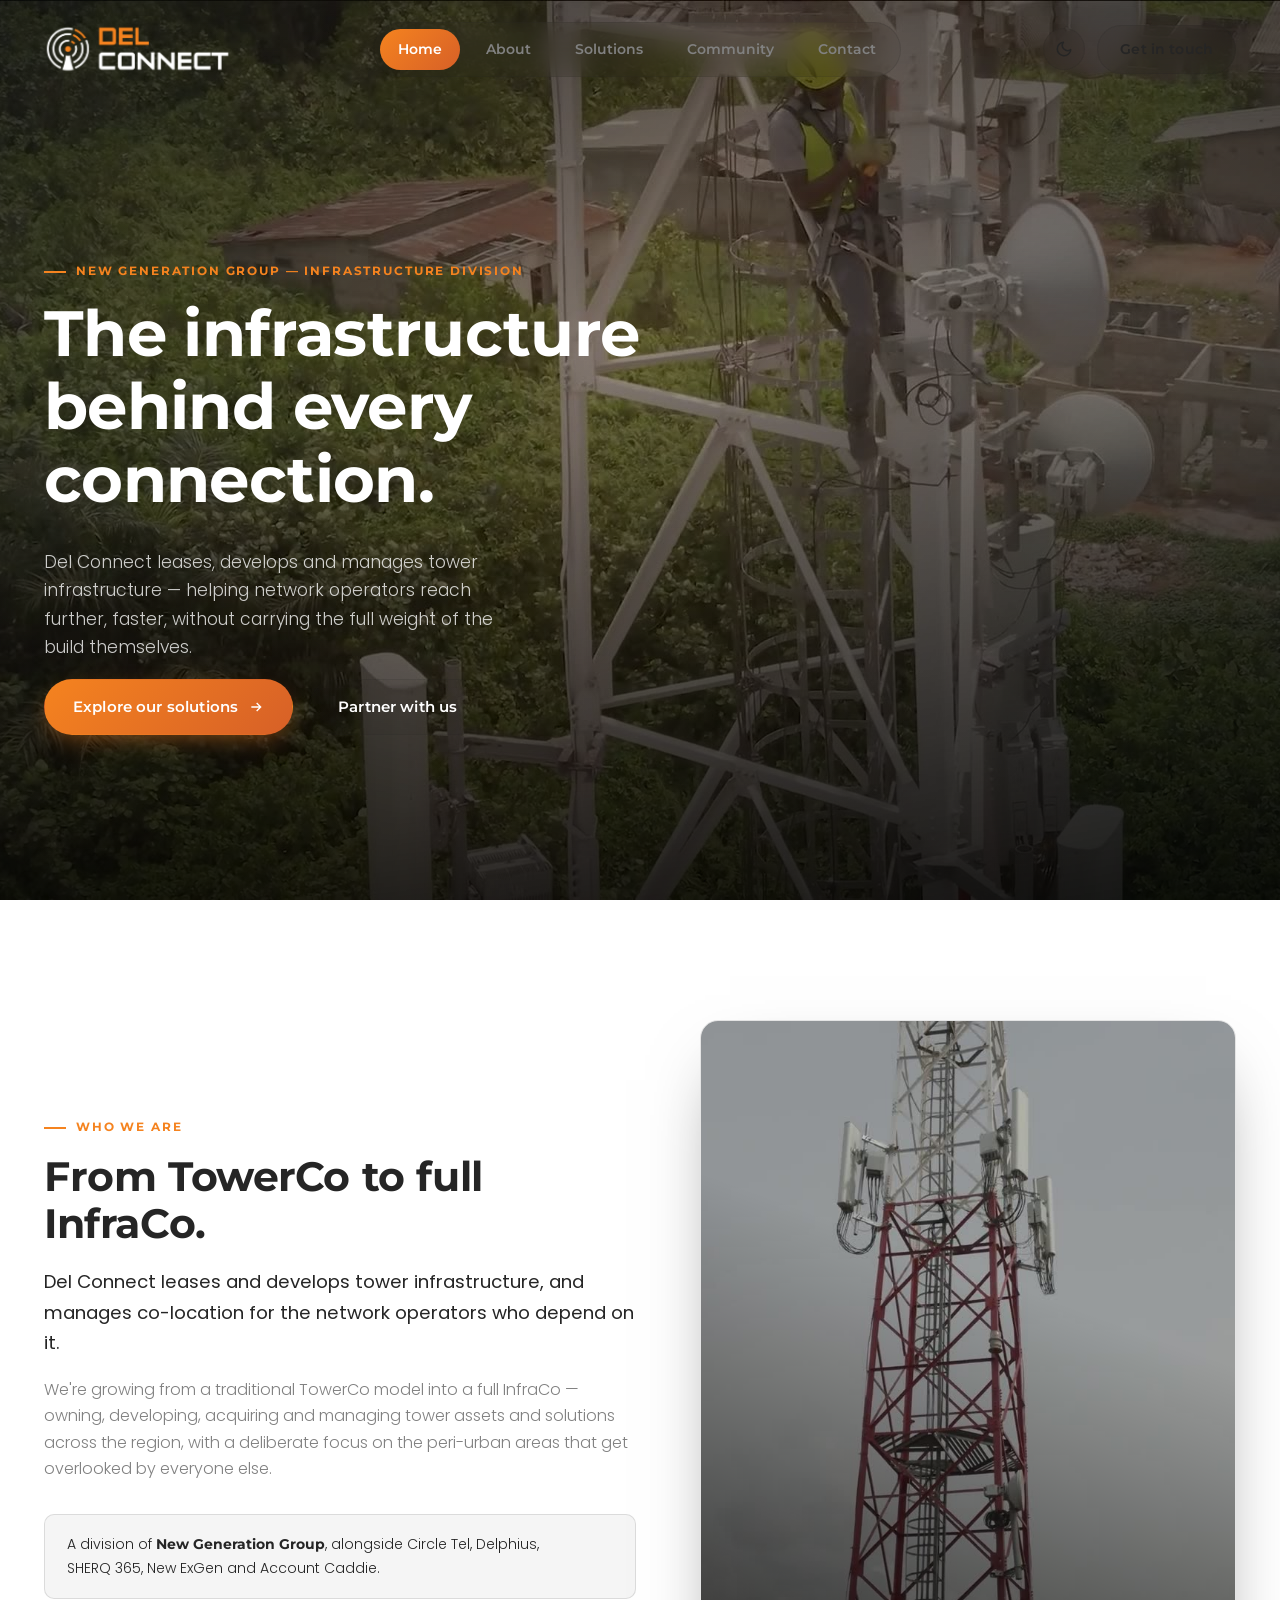
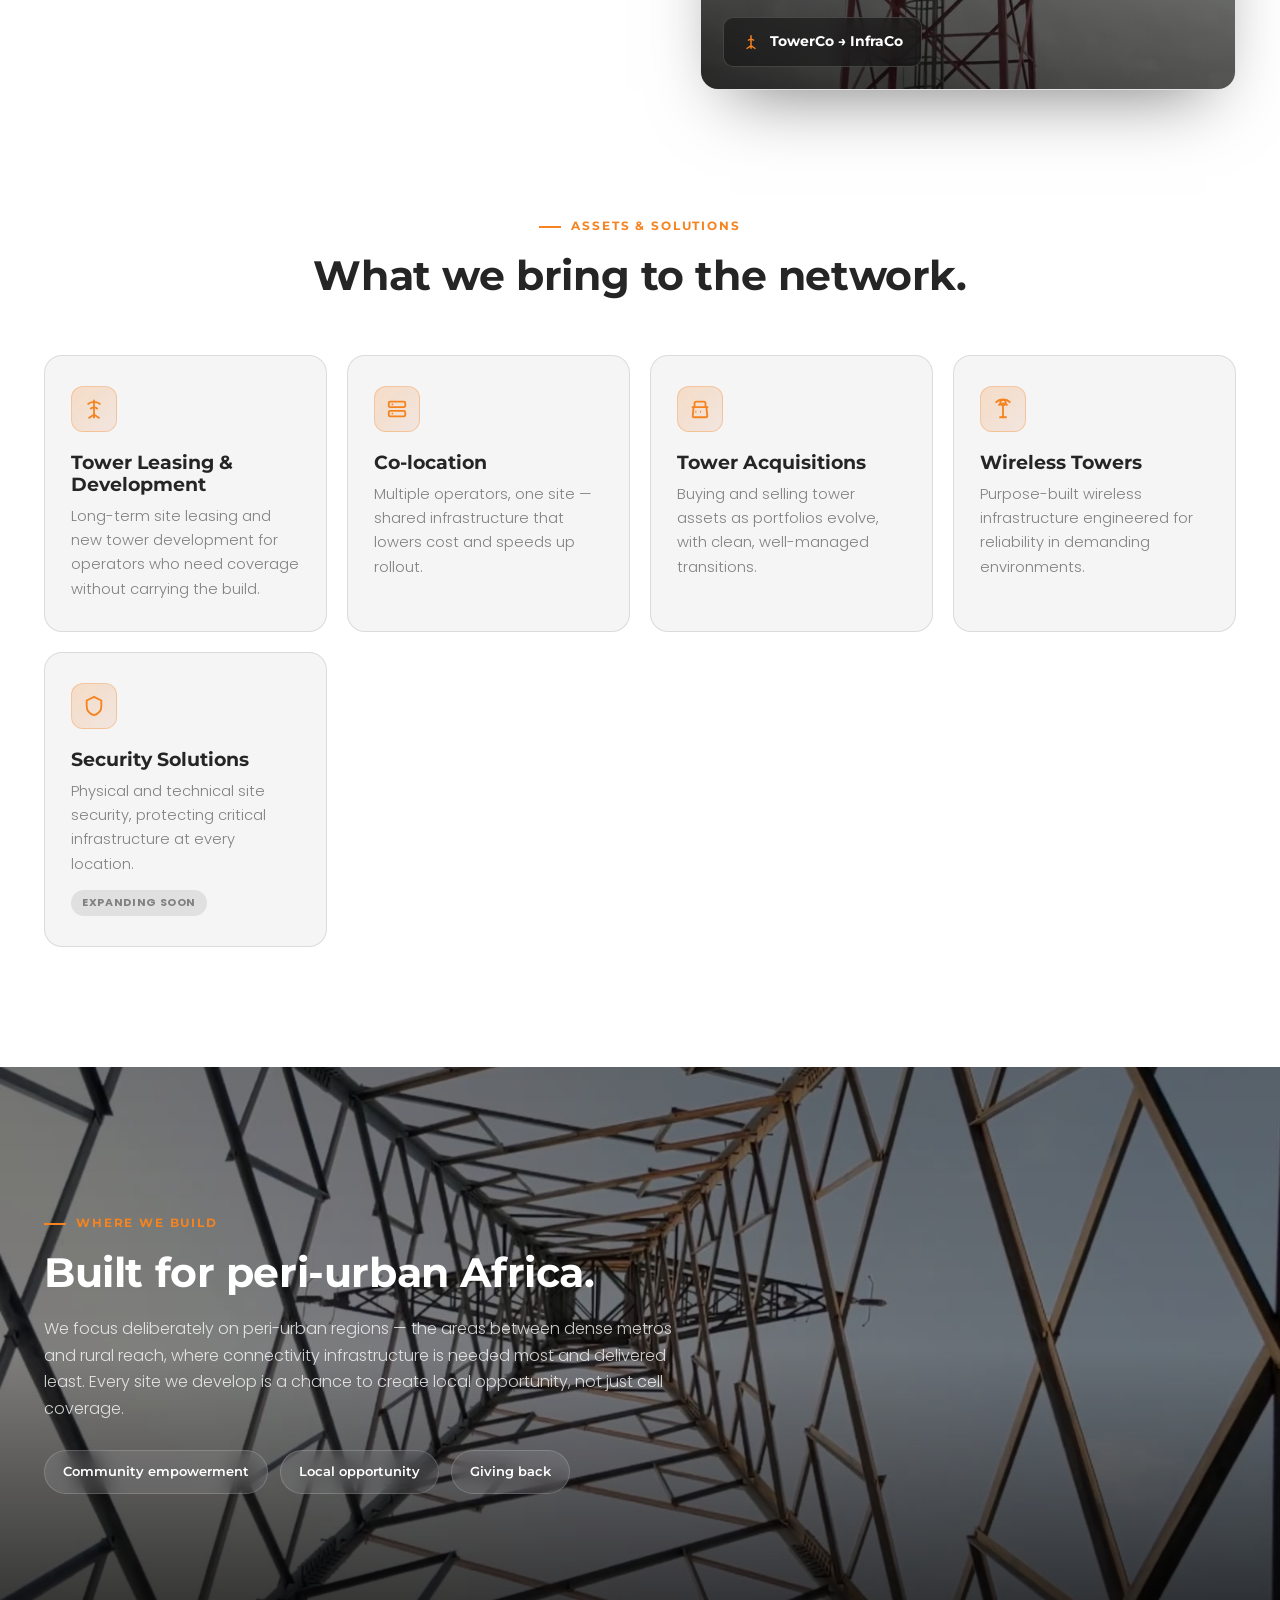
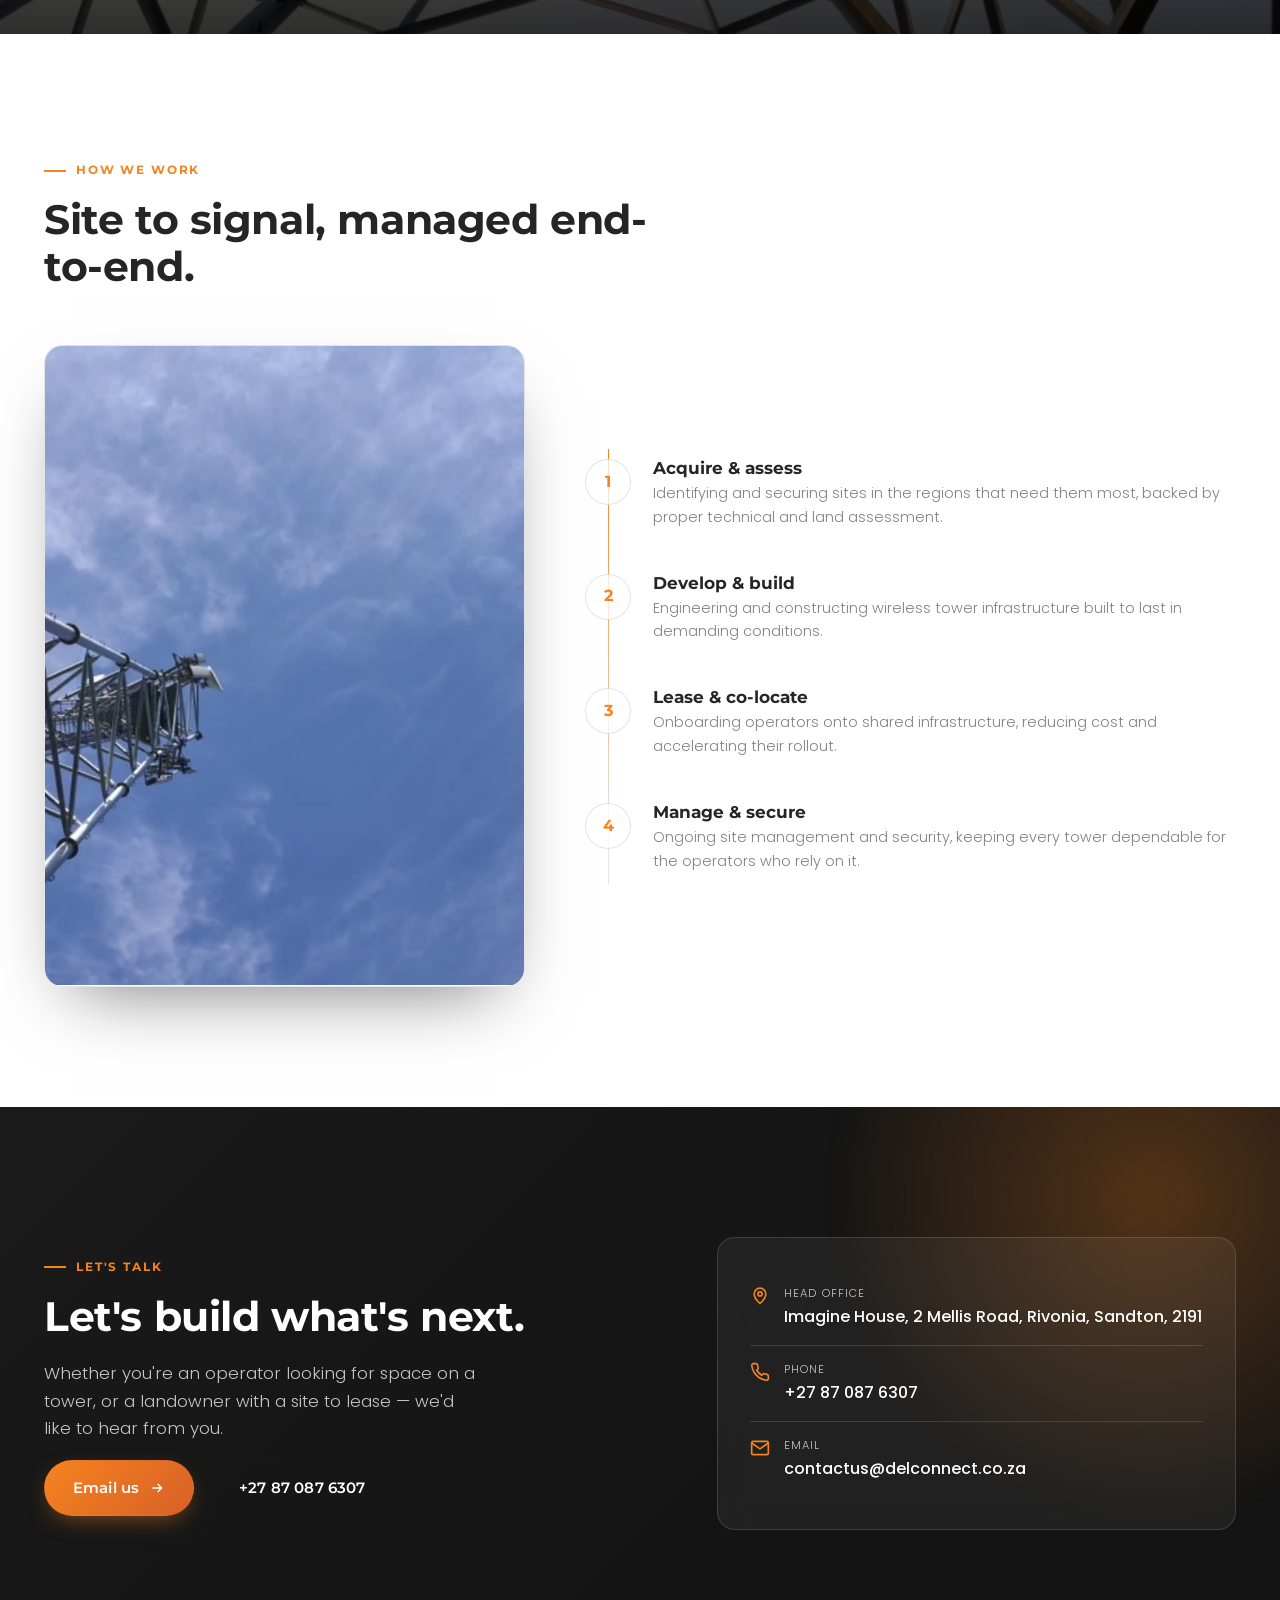
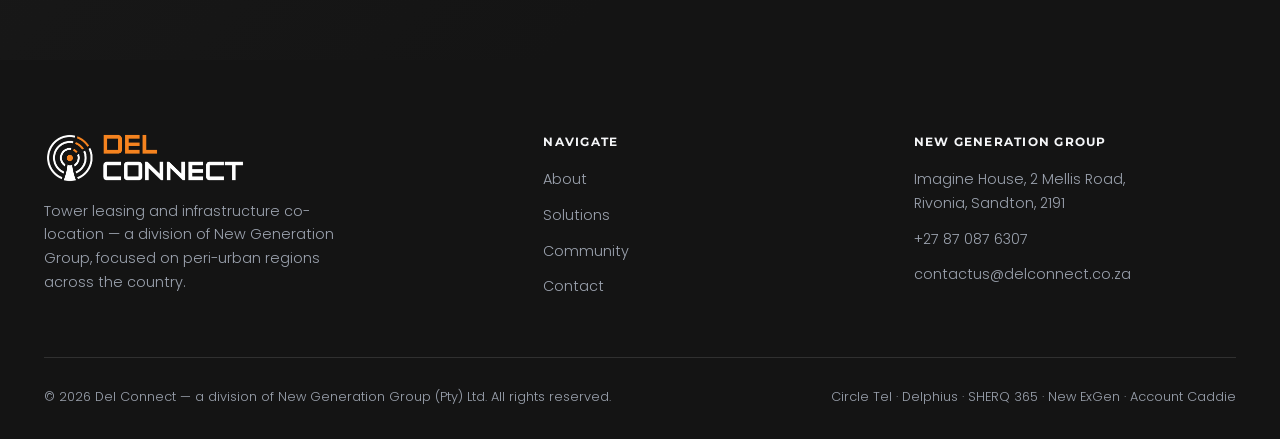
==== index.html @ 2542a2af "Update contact details to confirmed Del Connect info Replaces the placeholder Group HQ address/phone" ====
<!DOCTYPE html>
<html lang="en">
<head>
<meta charset="UTF-8">
<meta name="viewport" content="width=device-width, initial-scale=1.0">
<title>Del Connect | Tower Leasing &amp; Infrastructure Co-location</title>
<meta name="description" content="Del Connect leases, develops and manages tower infrastructure — helping network operators expand coverage across peri-urban regions. A division of New Generation Group.">

<script>
(function () {
  try {
    var saved = localStorage.getItem('dc-theme');
    var theme = saved || (window.matchMedia('(prefers-color-scheme: light)').matches ? 'light' : 'dark');
    document.documentElement.setAttribute('data-theme', theme);
  } catch (e) {
    document.documentElement.setAttribute('data-theme', 'dark');
  }
})();
</script>

<link rel="icon" type="image/png" href="assets/img/favicon.png">

<link rel="preconnect" href="https://fonts.googleapis.com">
<link rel="preconnect" href="https://fonts.gstatic.com" crossorigin>
<link href="https://fonts.googleapis.com/css2?family=Montserrat:wght@300;400;500;600;700;800&family=Poppins:wght@300;400;500;600&display=swap" rel="stylesheet">
<link rel="stylesheet" href="assets/css/style.css">
</head>
<body>

<!-- ============ HEADER ============ -->
<header class="site-header" id="siteHeader">
  <div class="container nav">
    <a href="#home" class="logo">
      <img class="logo-full" src="assets/img/logo-full.png" alt="Del Connect">
    </a>

    <ul class="nav-links">
      <li><a href="#home" class="active">Home</a></li>
      <li><a href="#about">About</a></li>
      <li><a href="#solutions">Solutions</a></li>
      <li><a href="#community">Community</a></li>
      <li><a href="#contact">Contact</a></li>
    </ul>

    <div class="nav-cta">
      <button class="theme-toggle" id="themeToggle" aria-label="Toggle light/dark theme">
        <svg class="icon-sun" viewBox="0 0 24 24" fill="none" stroke="currentColor" stroke-width="2" stroke-linecap="round"><circle cx="12" cy="12" r="4"/><path d="M12 2v2M12 20v2M4.9 4.9l1.4 1.4M17.7 17.7l1.4 1.4M2 12h2M20 12h2M4.9 19.1l1.4-1.4M17.7 6.3l1.4-1.4"/></svg>
        <svg class="icon-moon" viewBox="0 0 24 24" fill="none" stroke="currentColor" stroke-width="2" stroke-linecap="round" stroke-linejoin="round"><path d="M21 12.79A9 9 0 1 1 11.21 3 7 7 0 0 0 21 12.79Z"/></svg>
      </button>
      <a href="#contact" class="btn btn-ghost">Get in touch</a>
    </div>

    <button class="nav-toggle" id="navToggle" aria-label="Toggle menu">
      <span></span>
    </button>
  </div>
</header>

<div class="mobile-panel" id="mobilePanel">
  <button class="theme-toggle" id="themeToggleMobile" aria-label="Toggle light/dark theme">
    <svg class="icon-sun" viewBox="0 0 24 24" fill="none" stroke="currentColor" stroke-width="2" stroke-linecap="round"><circle cx="12" cy="12" r="4"/><path d="M12 2v2M12 20v2M4.9 4.9l1.4 1.4M17.7 17.7l1.4 1.4M2 12h2M20 12h2M4.9 19.1l1.4-1.4M17.7 6.3l1.4-1.4"/></svg>
    <svg class="icon-moon" viewBox="0 0 24 24" fill="none" stroke="currentColor" stroke-width="2" stroke-linecap="round" stroke-linejoin="round"><path d="M21 12.79A9 9 0 1 1 11.21 3 7 7 0 0 0 21 12.79Z"/></svg>
  </button>
  <a href="#home">Home</a>
  <a href="#about">About</a>
  <a href="#solutions">Solutions</a>
  <a href="#community">Community</a>
  <a href="#contact">Contact</a>
  <a href="#contact" class="btn btn-primary">Get in touch</a>
</div>

<main>

  <!-- ============ HERO ============ -->
  <section class="hero" id="home">
    <div class="hero-media" id="heroMedia">
      <video autoplay muted loop playsinline poster="assets/img/poster-hero-worker.jpg">
        <source src="assets/video/hero-tower-worker.mp4" type="video/mp4">
      </video>
    </div>
    <div class="hero-overlay"></div>

    <div class="container hero-content">
      <span class="eyebrow">New Generation Group — Infrastructure Division</span>
      <h1>The infrastructure behind every connection.</h1>
      <p class="hero-sub">Del Connect leases, develops and manages tower infrastructure — helping network operators reach further, faster, without carrying the full weight of the build themselves.</p>
      <div class="hero-actions">
        <a href="#solutions" class="btn btn-primary">
          Explore our solutions
          <svg class="arrow" viewBox="0 0 24 24" fill="none" stroke="currentColor" stroke-width="2"><path d="M5 12h14M13 6l6 6-6 6"/></svg>
        </a>
        <a href="#contact" class="btn btn-ghost">Partner with us</a>
      </div>
    </div>
  </section>

  <!-- ============ ABOUT ============ -->
  <section class="section" id="about">
    <div class="container about-grid">
      <div class="about-copy" data-animate>
        <span class="eyebrow">Who we are</span>
        <h2>From TowerCo to full InfraCo.</h2>
        <p class="lede">Del Connect leases and develops tower infrastructure, and manages co-location for the network operators who depend on it.</p>
        <p>We're growing from a traditional TowerCo model into a full InfraCo — owning, developing, acquiring and managing tower assets and solutions across the region, with a deliberate focus on the peri-urban areas that get overlooked by everyone else.</p>
        <div class="affiliation">
          A division of <strong>New Generation Group</strong>, alongside Circle Tel, Delphius, SHERQ&nbsp;365, New&nbsp;ExGen and Account Caddie.
        </div>
      </div>

      <div class="tilt-card" id="tiltCard" data-animate>
        <video autoplay muted loop playsinline poster="assets/img/poster-tower-ground.jpg">
          <source src="assets/video/tower-groundlevel.mp4" type="video/mp4">
        </video>
        <div class="tilt-badge">
          <svg viewBox="0 0 24 24" fill="none" stroke="currentColor" stroke-width="2"><path d="M12 3v18M6 21l6-4 6 4M8 10a5.5 5.5 0 0 1 8 0"/></svg>
          TowerCo → InfraCo
        </div>
      </div>
    </div>
  </section>

  <!-- ============ SOLUTIONS ============ -->
  <section class="section" id="solutions" style="padding-top:0;">
    <div class="container">
      <div class="section-head center" data-animate>
        <span class="eyebrow" style="justify-content:center;">Assets &amp; Solutions</span>
        <h2>What we bring to the network.</h2>
      </div>

      <div class="solutions-grid" data-animate-group>
        <div class="sol-card" style="--i:0" data-animate>
          <div class="sol-icon"><svg viewBox="0 0 24 24" fill="none" stroke="currentColor" stroke-width="2"><path d="M12 2v20M6 22l6-4 6 4M8 12a5.5 5.5 0 0 1 8 0M5 7a10 10 0 0 1 14 0"/></svg></div>
          <h3>Tower Leasing &amp; Development</h3>
          <p>Long-term site leasing and new tower development for operators who need coverage without carrying the build.</p>
        </div>

        <div class="sol-card" style="--i:1" data-animate>
          <div class="sol-icon"><svg viewBox="0 0 24 24" fill="none" stroke="currentColor" stroke-width="2"><rect x="3" y="4" width="18" height="6" rx="1.5"/><rect x="3" y="14" width="18" height="6" rx="1.5"/><circle cx="7" cy="7" r="1" fill="currentColor" stroke="none"/><circle cx="7" cy="17" r="1" fill="currentColor" stroke="none"/></svg></div>
          <h3>Co-location</h3>
          <p>Multiple operators, one site — shared infrastructure that lowers cost and speeds up rollout.</p>
        </div>

        <div class="sol-card" style="--i:2" data-animate>
          <div class="sol-icon"><svg viewBox="0 0 24 24" fill="none" stroke="currentColor" stroke-width="2"><path d="M3 10h18M7 15h1m4 0h1M6 10V6a2 2 0 0 1 2-2h8a2 2 0 0 1 2 2v4M5 10h14l1 10a1 1 0 0 1-1 1H5a1 1 0 0 1-1-1l1-10Z"/></svg></div>
          <h3>Tower Acquisitions</h3>
          <p>Buying and selling tower assets as portfolios evolve, with clean, well-managed transitions.</p>
        </div>

        <div class="sol-card" style="--i:3" data-animate>
          <div class="sol-icon"><svg viewBox="0 0 24 24" fill="none" stroke="currentColor" stroke-width="2"><path d="M12 8v13M8 21h8M12 8a3 3 0 1 0 0-6 3 3 0 0 0 0 6Z"/><path d="M7 8a7 7 0 0 1 10 0M4 5a11 11 0 0 1 16 0"/></svg></div>
          <h3>Wireless Towers</h3>
          <p>Purpose-built wireless infrastructure engineered for reliability in demanding environments.</p>
        </div>

        <div class="sol-card" style="--i:4" data-animate>
          <div class="sol-icon"><svg viewBox="0 0 24 24" fill="none" stroke="currentColor" stroke-width="2"><path d="M12 2 4 6v6c0 5 3.5 8.7 8 10 4.5-1.3 8-5 8-10V6l-8-4Z"/></svg></div>
          <h3>Security Solutions</h3>
          <p>Physical and technical site security, protecting critical infrastructure at every location.</p>
          <span class="sol-tag">Expanding soon</span>
        </div>
      </div>
    </div>
  </section>

  <!-- ============ COMMUNITY (video section) ============ -->
  <section class="video-section" id="community">
    <div class="hero-media">
      <video autoplay muted loop playsinline poster="assets/img/poster-hero-vertigo.jpg">
        <source src="assets/video/hero-tower-vertigo.mp4" type="video/mp4">
      </video>
    </div>
    <div class="hero-overlay"></div>

    <div class="container">
      <div class="community-content" data-animate>
        <span class="eyebrow">Where we build</span>
        <h2>Built for peri-urban Africa.</h2>
        <p>We focus deliberately on peri-urban regions — the areas between dense metros and rural reach, where connectivity infrastructure is needed most and delivered least. Every site we develop is a chance to create local opportunity, not just cell coverage.</p>
        <div class="chip-row">
          <span class="chip">Community empowerment</span>
          <span class="chip">Local opportunity</span>
          <span class="chip">Giving back</span>
        </div>
      </div>
    </div>
  </section>

  <!-- ============ PROCESS ============ -->
  <section class="section" id="process">
    <div class="container">
      <div class="section-head" data-animate>
        <span class="eyebrow">How we work</span>
        <h2>Site to signal, managed end-to-end.</h2>
      </div>

      <div class="process">
        <div class="process-visual" data-animate>
          <video autoplay muted loop playsinline poster="assets/img/poster-tower-sky.jpg">
            <source src="assets/video/tower-sky-angle.mp4" type="video/mp4">
          </video>
        </div>

        <ul class="process-steps" data-animate-group>
          <li class="process-step" style="--i:0" data-animate>
            <span class="step-num">1</span>
            <div class="step-copy">
              <h3>Acquire &amp; assess</h3>
              <p>Identifying and securing sites in the regions that need them most, backed by proper technical and land assessment.</p>
            </div>
          </li>
          <li class="process-step" style="--i:1" data-animate>
            <span class="step-num">2</span>
            <div class="step-copy">
              <h3>Develop &amp; build</h3>
              <p>Engineering and constructing wireless tower infrastructure built to last in demanding conditions.</p>
            </div>
          </li>
          <li class="process-step" style="--i:2" data-animate>
            <span class="step-num">3</span>
            <div class="step-copy">
              <h3>Lease &amp; co-locate</h3>
              <p>Onboarding operators onto shared infrastructure, reducing cost and accelerating their rollout.</p>
            </div>
          </li>
          <li class="process-step" style="--i:3" data-animate>
            <span class="step-num">4</span>
            <div class="step-copy">
              <h3>Manage &amp; secure</h3>
              <p>Ongoing site management and security, keeping every tower dependable for the operators who rely on it.</p>
            </div>
          </li>
        </ul>
      </div>
    </div>
  </section>

  <!-- ============ CTA / CONTACT ============ -->
  <section class="cta-section" id="contact">
    <div class="container cta-grid">
      <div data-animate>
        <span class="eyebrow">Let's talk</span>
        <h2>Let's build what's next.</h2>
        <p style="max-width:44ch; font-size:1.05rem;">Whether you're an operator looking for space on a tower, or a landowner with a site to lease — we'd like to hear from you.</p>
        <div class="hero-actions" style="margin-top:8px;">
          <a href="mailto:contactus@delconnect.co.za" class="btn btn-primary">
            Email us
            <svg class="arrow" viewBox="0 0 24 24" fill="none" stroke="currentColor" stroke-width="2"><path d="M5 12h14M13 6l6 6-6 6"/></svg>
          </a>
          <a href="tel:+27870876307" class="btn btn-ghost">+27 87 087 6307</a>
        </div>
      </div>

      <div class="contact-card" data-animate>
        <div class="contact-row">
          <svg viewBox="0 0 24 24" fill="none" stroke="currentColor" stroke-width="2"><path d="M12 21s-7-6.4-7-11.5A7 7 0 0 1 19 9.5C19 14.6 12 21 12 21Z"/><circle cx="12" cy="9.5" r="2.5"/></svg>
          <div>
            <div class="label">Head office</div>
            <div class="value">Imagine House, 2 Mellis Road, Rivonia, Sandton, 2191</div>
          </div>
        </div>
        <div class="contact-row">
          <svg viewBox="0 0 24 24" fill="none" stroke="currentColor" stroke-width="2"><path d="M22 16.92v3a2 2 0 0 1-2.18 2 19.8 19.8 0 0 1-8.63-3.07 19.5 19.5 0 0 1-6-6 19.8 19.8 0 0 1-3.07-8.67A2 2 0 0 1 4.11 2h3a2 2 0 0 1 2 1.72c.13.99.36 1.96.68 2.9a2 2 0 0 1-.45 2.11L8.09 9.91a16 16 0 0 0 6 6l1.18-1.25a2 2 0 0 1 2.11-.45c.94.32 1.91.55 2.9.68A2 2 0 0 1 22 16.92Z"/></svg>
          <div>
            <div class="label">Phone</div>
            <div class="value">+27 87 087 6307</div>
          </div>
        </div>
        <div class="contact-row">
          <svg viewBox="0 0 24 24" fill="none" stroke="currentColor" stroke-width="2"><rect x="2" y="4" width="20" height="16" rx="2"/><path d="m22 6-10 7L2 6"/></svg>
          <div>
            <div class="label">Email</div>
            <div class="value">contactus@delconnect.co.za</div>
          </div>
        </div>
      </div>
    </div>
  </section>

</main>

<!-- ============ FOOTER ============ -->
<footer class="site-footer">
  <div class="container">
    <div class="footer-grid">
      <div>
        <a href="#home" class="logo" style="margin-bottom:16px; display:inline-flex;">
          <img class="logo-full" src="assets/img/logo-full.png" alt="Del Connect">
        </a>
        <p class="footer-blurb">Tower leasing and infrastructure co-location — a division of New Generation Group, focused on peri-urban regions across the country.</p>
      </div>

      <div>
        <div class="footer-heading">Navigate</div>
        <div class="footer-links">
          <a href="#about">About</a>
          <a href="#solutions">Solutions</a>
          <a href="#community">Community</a>
          <a href="#contact">Contact</a>
        </div>
      </div>

      <div>
        <div class="footer-heading">New Generation Group</div>
        <div class="footer-links">
          <span>Imagine House, 2 Mellis Road,<br>Rivonia, Sandton, 2191</span>
          <a href="tel:+27870876307">+27 87 087 6307</a>
          <a href="mailto:contactus@delconnect.co.za">contactus@delconnect.co.za</a>
        </div>
      </div>
    </div>

    <div class="footer-bottom">
      <span>© <span id="year"></span> Del Connect — a division of New Generation Group (Pty) Ltd. All rights reserved.</span>
      <span>Circle Tel · Delphius · SHERQ 365 · New ExGen · Account Caddie</span>
    </div>
  </div>
</footer>

<script src="assets/js/main.js"></script>
</body>
</html>
---- assets/css/style.css ----
/* ==========================================================================
   Del Connect — Homepage
   Brand accent (orange) per Group CI Guide v1. Neutral scale is grey, not
   navy — dark/light theme built on: #252525 (dark), #818181 (mid),
   #9CA3AF (light).
   ========================================================================== */

:root {
  --ngg-orange: #F5831F;
  --ngg-marigold: #E97B26;
  --ngg-rust: #D76027;

  /* Del Connect neutral scale */
  --grey-900: #252525;
  --grey-500: #818181;
  --grey-400: #9CA3AF;

  /* CI guide secondary swatches — documented but not applied to UI chrome
     (navy is not the Del Connect direction; kept only for reference) */
  --ngg-gray-8: #C2C2C2;
  --ngg-navy-648: #162847;
  --ngg-navy: #13274B;
  --ngg-navy-dark: #0D1527;

  --font-primary: 'Montserrat', Arial, sans-serif;
  --font-body: 'Poppins', Arial, sans-serif;

  --container: 1240px;
  --radius: 18px;
  --radius-sm: 10px;
  --ease: cubic-bezier(0.22, 1, 0.36, 1);

  /* Video/photo scrims — always dark regardless of theme, for legibility
     over imagery rather than over the page background */
  --scrim-1: rgba(0, 0, 0, 0.55);
  --scrim-2: rgba(0, 0, 0, 0.35);
  --scrim-3: rgba(0, 0, 0, 0.82);
  --scrim-tint: rgba(37, 37, 37, 0.55);

  /* Footer/CTA stay a fixed dark band in both themes (deliberate, common
     pattern) */
  --deep-bg: #1a1a1a;
  --deep-bg-2: #141414;
}

:root[data-theme="dark"] {
  --bg: var(--grey-900);
  --bg-elevated: #2c2c2c;
  --ink: #F4F5F7;
  --ink-muted: var(--grey-400);
  --glass-bg: rgba(244, 245, 247, 0.07);
  --glass-bg-strong: rgba(20, 20, 20, 0.6);
  --glass-border: rgba(244, 245, 247, 0.14);
  --hover-bg: rgba(244, 245, 247, 0.1);
  --header-scrim: rgba(20, 20, 20, 0.34);
  --mobile-panel-bg: rgba(20, 20, 20, 0.85);
}

:root[data-theme="light"] {
  --bg: #FFFFFF;
  --bg-elevated: #F5F5F6;
  --ink: var(--grey-900);
  --ink-muted: var(--grey-500);
  --glass-bg: rgba(37, 37, 37, 0.045);
  --glass-bg-strong: rgba(255, 255, 255, 0.75);
  --glass-border: rgba(37, 37, 37, 0.12);
  --hover-bg: rgba(37, 37, 37, 0.06);
  --header-scrim: rgba(255, 255, 255, 0.55);
  --mobile-panel-bg: rgba(255, 255, 255, 0.9);
}

* { box-sizing: border-box; }
html { scroll-behavior: smooth; }

body {
  margin: 0;
  font-family: var(--font-body);
  font-weight: 300;
  color: var(--ink);
  background: var(--bg);
  line-height: 1.65;
  -webkit-font-smoothing: antialiased;
  overflow-x: hidden;
  transition: background 320ms var(--ease), color 320ms var(--ease);
}

img { max-width: 100%; display: block; }
a { color: inherit; text-decoration: none; }
button { font-family: inherit; }

h1, h2, h3, h4 {
  font-family: var(--font-primary);
  font-weight: 700;
  line-height: 1.14;
  margin: 0 0 0.5em;
  color: var(--ink);
}

h1 { font-size: clamp(2.4rem, 5vw, 4.4rem); letter-spacing: -0.01em; }
h2 { font-size: clamp(1.8rem, 3.2vw, 2.7rem); letter-spacing: -0.01em; }
h3 { font-size: 1.2rem; }

p { margin: 0 0 1em; color: var(--ink-muted); }

.container {
  width: 100%;
  max-width: var(--container);
  margin: 0 auto;
  padding: 0 24px;
}

.eyebrow {
  display: inline-flex;
  align-items: center;
  gap: 10px;
  font-family: var(--font-primary);
  font-weight: 700;
  font-size: 0.72rem;
  letter-spacing: 0.16em;
  text-transform: uppercase;
  color: var(--ngg-orange);
  margin-bottom: 16px;
}
.eyebrow::before {
  content: "";
  width: 22px;
  height: 2px;
  background: var(--ngg-orange);
  display: inline-block;
}

.section { padding: 120px 0; position: relative; }
.section-head { max-width: 640px; margin-bottom: 56px; }
.section-head.center { max-width: 700px; margin-left: auto; margin-right: auto; text-align: center; }

/* ---- Buttons ---- */
.btn {
  display: inline-flex;
  align-items: center;
  gap: 10px;
  padding: 15px 28px;
  border-radius: 100px;
  font-family: var(--font-primary);
  font-weight: 600;
  font-size: 0.92rem;
  letter-spacing: 0.01em;
  cursor: pointer;
  border: 1px solid transparent;
  transition: transform 320ms var(--ease), background 240ms ease, border-color 240ms ease, box-shadow 240ms ease;
  white-space: nowrap;
}
.btn:active { transform: scale(0.97); }
.btn-primary {
  background: linear-gradient(135deg, var(--ngg-orange), var(--ngg-rust));
  color: #fff;
  box-shadow: 0 8px 24px -8px rgba(245, 131, 31, 0.55);
}
.btn-primary:hover { transform: translateY(-2px); box-shadow: 0 12px 30px -8px rgba(245, 131, 31, 0.7); }
.btn-ghost {
  background: var(--glass-bg);
  border-color: var(--glass-border);
  color: var(--ink);
  backdrop-filter: blur(12px);
  -webkit-backdrop-filter: blur(12px);
}
.btn-ghost:hover { background: var(--hover-bg); transform: translateY(-2px); }
.btn svg { width: 16px; height: 16px; transition: transform 280ms var(--ease); }
.btn:hover svg.arrow { transform: translateX(3px); }

/* ==========================================================================
   Header — glassmorphism nav
   ========================================================================== */
.site-header {
  position: fixed;
  top: 0; left: 0; right: 0;
  z-index: 100;
  padding: 22px 0;
  transition: padding 320ms var(--ease), background 320ms var(--ease), border-color 320ms var(--ease), box-shadow 320ms var(--ease);
  border-bottom: 1px solid transparent;
}
.site-header::before {
  content: "";
  position: absolute; inset: 0;
  background: var(--header-scrim);
  backdrop-filter: blur(18px) saturate(160%);
  -webkit-backdrop-filter: blur(18px) saturate(160%);
  opacity: 0;
  transition: opacity 320ms var(--ease), background 320ms var(--ease);
  z-index: -1;
}
.site-header.scrolled { padding: 14px 0; border-color: var(--glass-border); box-shadow: 0 10px 30px -18px rgba(0,0,0,0.5); }
.site-header.scrolled::before { opacity: 1; }

.nav {
  display: flex;
  align-items: center;
  justify-content: space-between;
  gap: 24px;
}

.logo { display: flex; align-items: center; }
.logo-full {
  height: 48px;
  width: auto;
  display: block;
}
.site-footer .logo-full { height: 52px; }

.nav-links {
  display: flex;
  align-items: center;
  gap: 8px;
  list-style: none;
  margin: 0; padding: 6px;
  background: var(--glass-bg);
  border: 1px solid var(--glass-border);
  border-radius: 100px;
  backdrop-filter: blur(14px);
  -webkit-backdrop-filter: blur(14px);
}
.nav-links a {
  display: block;
  padding: 9px 18px;
  font-family: var(--font-primary);
  font-size: 0.86rem;
  font-weight: 600;
  color: var(--ink-muted);
  border-radius: 100px;
  transition: color 220ms ease, background 220ms ease;
}
.nav-links a:hover { color: var(--ink); background: var(--hover-bg); }
.nav-links a.active { color: #fff; background: linear-gradient(135deg, var(--ngg-orange), var(--ngg-rust)); }

.nav-cta { display: flex; align-items: center; gap: 12px; }
.nav-cta .btn-ghost { padding: 12px 22px; font-size: 0.86rem; }

.theme-toggle {
  width: 42px; height: 42px;
  flex-shrink: 0;
  border-radius: 50%;
  border: 1px solid var(--glass-border);
  background: var(--glass-bg);
  display: flex;
  align-items: center;
  justify-content: center;
  cursor: pointer;
  backdrop-filter: blur(12px);
  -webkit-backdrop-filter: blur(12px);
  transition: background 240ms ease, transform 240ms ease;
}
.theme-toggle:hover { background: var(--hover-bg); transform: translateY(-2px); }
.theme-toggle svg { width: 18px; height: 18px; color: var(--ink); }
.theme-toggle .icon-sun, .theme-toggle .icon-moon { display: none; }
:root[data-theme="dark"] .theme-toggle .icon-sun { display: block; }
:root[data-theme="light"] .theme-toggle .icon-moon { display: block; }

.nav-toggle {
  display: none;
  width: 42px; height: 42px;
  border-radius: 50%;
  border: 1px solid var(--glass-border);
  background: var(--glass-bg);
  align-items: center;
  justify-content: center;
  cursor: pointer;
}
.nav-toggle span {
  display: block;
  width: 16px; height: 1.5px;
  background: var(--ink);
  position: relative;
  transition: transform 280ms var(--ease), opacity 280ms var(--ease);
}
.nav-toggle span::before, .nav-toggle span::after {
  content: "";
  position: absolute; left: 0;
  width: 16px; height: 1.5px;
  background: var(--ink);
  transition: transform 280ms var(--ease), top 280ms var(--ease);
}
.nav-toggle span::before { top: -5px; }
.nav-toggle span::after { top: 5px; }
.nav-toggle.open span { background: transparent; }
.nav-toggle.open span::before { top: 0; transform: rotate(45deg); }
.nav-toggle.open span::after { top: 0; transform: rotate(-45deg); }

.mobile-panel {
  position: fixed;
  top: 0; right: 0;
  height: 100vh;
  width: min(320px, 82vw);
  padding: 100px 28px 40px;
  background: var(--mobile-panel-bg);
  backdrop-filter: blur(22px) saturate(160%);
  -webkit-backdrop-filter: blur(22px) saturate(160%);
  border-left: 1px solid var(--glass-border);
  transform: translateX(100%);
  transition: transform 420ms var(--ease), background 320ms var(--ease);
  z-index: 99;
  display: flex;
  flex-direction: column;
  gap: 8px;
}
.mobile-panel.open { transform: translateX(0); }
.mobile-panel a {
  font-family: var(--font-primary);
  font-weight: 600;
  font-size: 1.1rem;
  padding: 14px 6px;
  border-bottom: 1px solid var(--glass-border);
  color: var(--ink);
}
.mobile-panel .btn { margin-top: 24px; justify-content: center; }
.mobile-panel .theme-toggle { align-self: flex-start; margin-bottom: 8px; }

/* ==========================================================================
   Hero
   ========================================================================== */
.hero {
  position: relative;
  height: 100vh;
  min-height: 680px;
  display: flex;
  align-items: center;
  overflow: hidden;
  /* Text over video always reads light-on-dark, independent of theme */
  --ink: #FFFFFF;
  --ink-muted: rgba(255, 255, 255, 0.78);
}
.hero-media {
  position: absolute; inset: 0;
  z-index: -2;
  will-change: transform;
}
.hero-media video, .hero-media img {
  width: 100%; height: 100%;
  object-fit: cover;
  object-position: center;
}
.hero-overlay {
  position: absolute; inset: 0;
  z-index: -1;
  background:
    linear-gradient(180deg, var(--scrim-1) 0%, var(--scrim-2) 38%, var(--scrim-3) 100%),
    linear-gradient(115deg, var(--scrim-tint) 0%, rgba(245,131,31,0.14) 46%, var(--scrim-tint) 100%);
}
.hero-content { position: relative; padding-top: 90px; }
.hero-content .eyebrow { opacity: 0; transform: translateY(16px); animation: rise 900ms var(--ease) 200ms forwards; }
.hero-content h1 { max-width: 15ch; opacity: 0; transform: translateY(22px); animation: rise 1000ms var(--ease) 380ms forwards; }
.hero-content .hero-sub { max-width: 46ch; font-size: 1.08rem; opacity: 0; transform: translateY(18px); animation: rise 1000ms var(--ease) 560ms forwards; }
.hero-actions { display: flex; gap: 16px; flex-wrap: wrap; margin-top: 12px; opacity: 0; transform: translateY(18px); animation: rise 1000ms var(--ease) 720ms forwards; }

@keyframes rise { to { opacity: 1; transform: translateY(0); } }

/* ==========================================================================
   About
   ========================================================================== */
.about-grid {
  display: grid;
  grid-template-columns: 1.05fr 0.95fr;
  gap: 64px;
  align-items: center;
}
.about-copy .lede { font-size: 1.15rem; color: var(--ink); font-weight: 400; }
.affiliation {
  margin-top: 32px;
  padding: 18px 22px;
  border-radius: var(--radius-sm);
  background: var(--glass-bg);
  border: 1px solid var(--glass-border);
  font-size: 0.88rem;
}
.affiliation strong { color: var(--ink); font-family: var(--font-primary); }

.tilt-card {
  position: relative;
  border-radius: var(--radius);
  overflow: hidden;
  border: 1px solid var(--glass-border);
  box-shadow: 0 30px 70px -30px rgba(0,0,0,0.55);
  transform-style: preserve-3d;
  transition: transform 120ms ease-out;
  aspect-ratio: 4 / 5;
}
.tilt-card video, .tilt-card img { width: 100%; height: 100%; object-fit: cover; }
.tilt-card::after {
  content: "";
  position: absolute; inset: 0;
  background: linear-gradient(200deg, transparent 40%, rgba(0,0,0,0.72) 100%);
}
.tilt-badge {
  position: absolute;
  left: 22px; bottom: 22px;
  z-index: 2;
  padding: 12px 18px;
  border-radius: var(--radius-sm);
  background: rgba(20,20,20,0.6);
  border: 1px solid rgba(244,245,247,0.16);
  backdrop-filter: blur(10px);
  -webkit-backdrop-filter: blur(10px);
  font-family: var(--font-primary);
  font-weight: 700;
  font-size: 0.9rem;
  color: #fff;
  display: flex; align-items: center; gap: 10px;
}
.tilt-badge svg { width: 18px; height: 18px; color: var(--ngg-orange); }

/* ==========================================================================
   Solutions
   ========================================================================== */
.solutions-grid {
  display: grid;
  grid-template-columns: repeat(auto-fit, minmax(260px, 1fr));
  gap: 20px;
}
.sol-card {
  position: relative;
  padding: 30px 26px;
  border-radius: var(--radius);
  background: var(--glass-bg);
  border: 1px solid var(--glass-border);
  backdrop-filter: blur(10px);
  -webkit-backdrop-filter: blur(10px);
  transition: transform 380ms var(--ease), background 320ms ease, border-color 320ms ease;
  overflow: hidden;
}
.sol-card::before {
  content: "";
  position: absolute; inset: -1px;
  background: radial-gradient(240px circle at var(--mx, 50%) var(--my, 0%), rgba(245,131,31,0.16), transparent 60%);
  opacity: 0;
  transition: opacity 320ms ease;
  pointer-events: none;
}
.sol-card:hover::before { opacity: 1; }
.sol-card:hover { transform: translateY(-6px); border-color: rgba(245,131,31,0.4); background: var(--hover-bg); }
.sol-icon {
  width: 46px; height: 46px;
  border-radius: 12px;
  display: flex; align-items: center; justify-content: center;
  background: linear-gradient(135deg, rgba(245,131,31,0.22), rgba(215,96,39,0.1));
  border: 1px solid rgba(245,131,31,0.3);
  margin-bottom: 20px;
}
.sol-icon svg { width: 22px; height: 22px; color: var(--ngg-orange); }
.sol-card h3 { margin-bottom: 8px; }
.sol-card p { margin: 0; font-size: 0.92rem; }
.sol-tag {
  display: inline-block;
  margin-top: 14px;
  padding: 4px 11px;
  border-radius: 100px;
  font-size: 0.68rem;
  font-weight: 700;
  letter-spacing: 0.06em;
  text-transform: uppercase;
  background: rgba(129, 129, 129, 0.18);
  color: var(--grey-500);
}

/* ==========================================================================
   Community (video section)
   ========================================================================== */
.video-section {
  position: relative;
  overflow: hidden;
  padding: 140px 0;
  --ink: #FFFFFF;
  --ink-muted: rgba(255, 255, 255, 0.78);
}
.video-section .hero-media { z-index: -2; }
.video-section .hero-overlay {
  background:
    linear-gradient(180deg, var(--scrim-1) 0%, rgba(0,0,0,0.5) 50%, var(--scrim-3) 100%);
}
.community-content { max-width: 640px; }
.chip-row { display: flex; flex-wrap: wrap; gap: 12px; margin-top: 28px; }
.chip {
  padding: 10px 18px;
  border-radius: 100px;
  background: rgba(244,245,247,0.1);
  border: 1px solid rgba(244,245,247,0.18);
  backdrop-filter: blur(10px);
  -webkit-backdrop-filter: blur(10px);
  font-family: var(--font-primary);
  font-size: 0.82rem;
  font-weight: 600;
  color: #fff;
}

/* ==========================================================================
   Process
   ========================================================================== */
.process {
  display: grid;
  grid-template-columns: 0.85fr 1.15fr;
  gap: 60px;
  align-items: center;
}
.process-visual {
  border-radius: var(--radius);
  overflow: hidden;
  border: 1px solid var(--glass-border);
  aspect-ratio: 3 / 4;
  position: relative;
  box-shadow: 0 30px 70px -30px rgba(0,0,0,0.55);
}
.process-visual video, .process-visual img { width: 100%; height: 100%; object-fit: cover; }
.process-steps { list-style: none; margin: 0; padding: 0; position: relative; }
.process-steps::before {
  content: "";
  position: absolute; left: 23px; top: 12px; bottom: 12px;
  width: 1px;
  background: linear-gradient(180deg, var(--ngg-orange), var(--glass-border) 90%);
}
.process-step {
  display: flex; gap: 22px;
  padding: 22px 0;
  position: relative;
}
.step-num {
  flex-shrink: 0;
  width: 46px; height: 46px;
  border-radius: 50%;
  background: var(--glass-bg-strong);
  border: 1px solid var(--glass-border);
  display: flex; align-items: center; justify-content: center;
  font-family: var(--font-primary);
  font-weight: 700;
  color: var(--ngg-orange);
  position: relative;
  z-index: 1;
}
.step-copy h3 { margin-bottom: 4px; font-size: 1.05rem; }
.step-copy p { margin: 0; font-size: 0.9rem; }

/* ==========================================================================
   CTA — fixed dark band with an orange wash, consistent in both themes
   ========================================================================== */
.cta-section {
  position: relative;
  padding: 130px 0;
  overflow: hidden;
  background: linear-gradient(135deg, var(--deep-bg) 0%, var(--deep-bg-2) 60%);
  --ink: #FFFFFF;
  --ink-muted: rgba(255, 255, 255, 0.75);
}
.cta-section::before {
  content: "";
  position: absolute;
  width: 700px; height: 700px;
  right: -220px; top: -260px;
  background: radial-gradient(circle, rgba(245,131,31,0.28), transparent 65%);
  filter: blur(10px);
}
.cta-grid {
  position: relative;
  display: grid;
  grid-template-columns: 1.2fr 1fr;
  gap: 50px;
  align-items: center;
}
.contact-card {
  padding: 32px;
  border-radius: var(--radius);
  background: rgba(244,245,247,0.06);
  border: 1px solid rgba(244,245,247,0.14);
  backdrop-filter: blur(14px);
  -webkit-backdrop-filter: blur(14px);
}
.contact-row { display: flex; gap: 14px; padding: 14px 0; border-bottom: 1px solid rgba(244,245,247,0.14); }
.contact-row:last-child { border-bottom: none; }
.contact-row svg { width: 20px; height: 20px; color: var(--ngg-orange); flex-shrink: 0; margin-top: 2px; }
.contact-row .label { font-size: 0.7rem; letter-spacing: 0.1em; text-transform: uppercase; color: var(--ink-muted); margin-bottom: 2px; }
.contact-row .value { color: var(--ink); font-weight: 500; }

/* ==========================================================================
   Footer — fixed dark band, consistent in both themes
   ========================================================================== */
.site-footer {
  background: var(--deep-bg-2);
  padding: 72px 0 32px;
  --ink: #F4F5F7;
  --ink-muted: var(--grey-400);
}
.footer-grid {
  display: grid;
  grid-template-columns: 1.4fr 1fr 1fr;
  gap: 48px;
  padding-bottom: 48px;
  border-bottom: 1px solid rgba(244,245,247,0.12);
}
.footer-blurb { max-width: 34ch; font-size: 0.9rem; }
.footer-heading { font-family: var(--font-primary); font-size: 0.78rem; letter-spacing: 0.1em; text-transform: uppercase; color: var(--ink); margin-bottom: 16px; font-weight: 700; }
.footer-links { display: flex; flex-direction: column; gap: 12px; font-size: 0.9rem; color: var(--ink-muted); }
.footer-links a:hover { color: var(--ngg-orange); }
.footer-bottom {
  padding-top: 28px;
  display: flex;
  justify-content: space-between;
  flex-wrap: wrap;
  gap: 12px;
  font-size: 0.8rem;
  color: var(--ink-muted);
}

/* ==========================================================================
   Scroll reveal
   ========================================================================== */
[data-animate] { opacity: 0; transform: translateY(28px); transition: opacity 800ms var(--ease), transform 800ms var(--ease); }
[data-animate].in-view { opacity: 1; transform: translateY(0); }
[data-animate="fade"] { transform: none; }
[data-animate-group] > * { transition-delay: calc(var(--i, 0) * 90ms); }

/* ==========================================================================
   Responsive
   ========================================================================== */
@media (max-width: 980px) {
  .nav-links { display: none; }
  .nav-cta .btn-ghost { display: none; }
  .nav-toggle { display: flex; }
  .about-grid, .process { grid-template-columns: 1fr; }
  .about-grid .tilt-card, .process-visual { order: -1; max-width: 420px; margin: 0 auto; }
  .cta-grid { grid-template-columns: 1fr; }
  .footer-grid { grid-template-columns: 1fr 1fr; }
}

@media (max-width: 640px) {
  .section { padding: 84px 0; }
  .hero { min-height: 620px; }
  .footer-grid { grid-template-columns: 1fr; }
  .video-section { padding: 100px 0; }
}

@media (prefers-reduced-motion: reduce) {
  * { animation-duration: 0.001ms !important; animation-iteration-count: 1 !important; transition-duration: 0.001ms !important; }
  .hero-content .eyebrow, .hero-content h1, .hero-content .hero-sub, .hero-actions { opacity: 1; transform: none; }
}
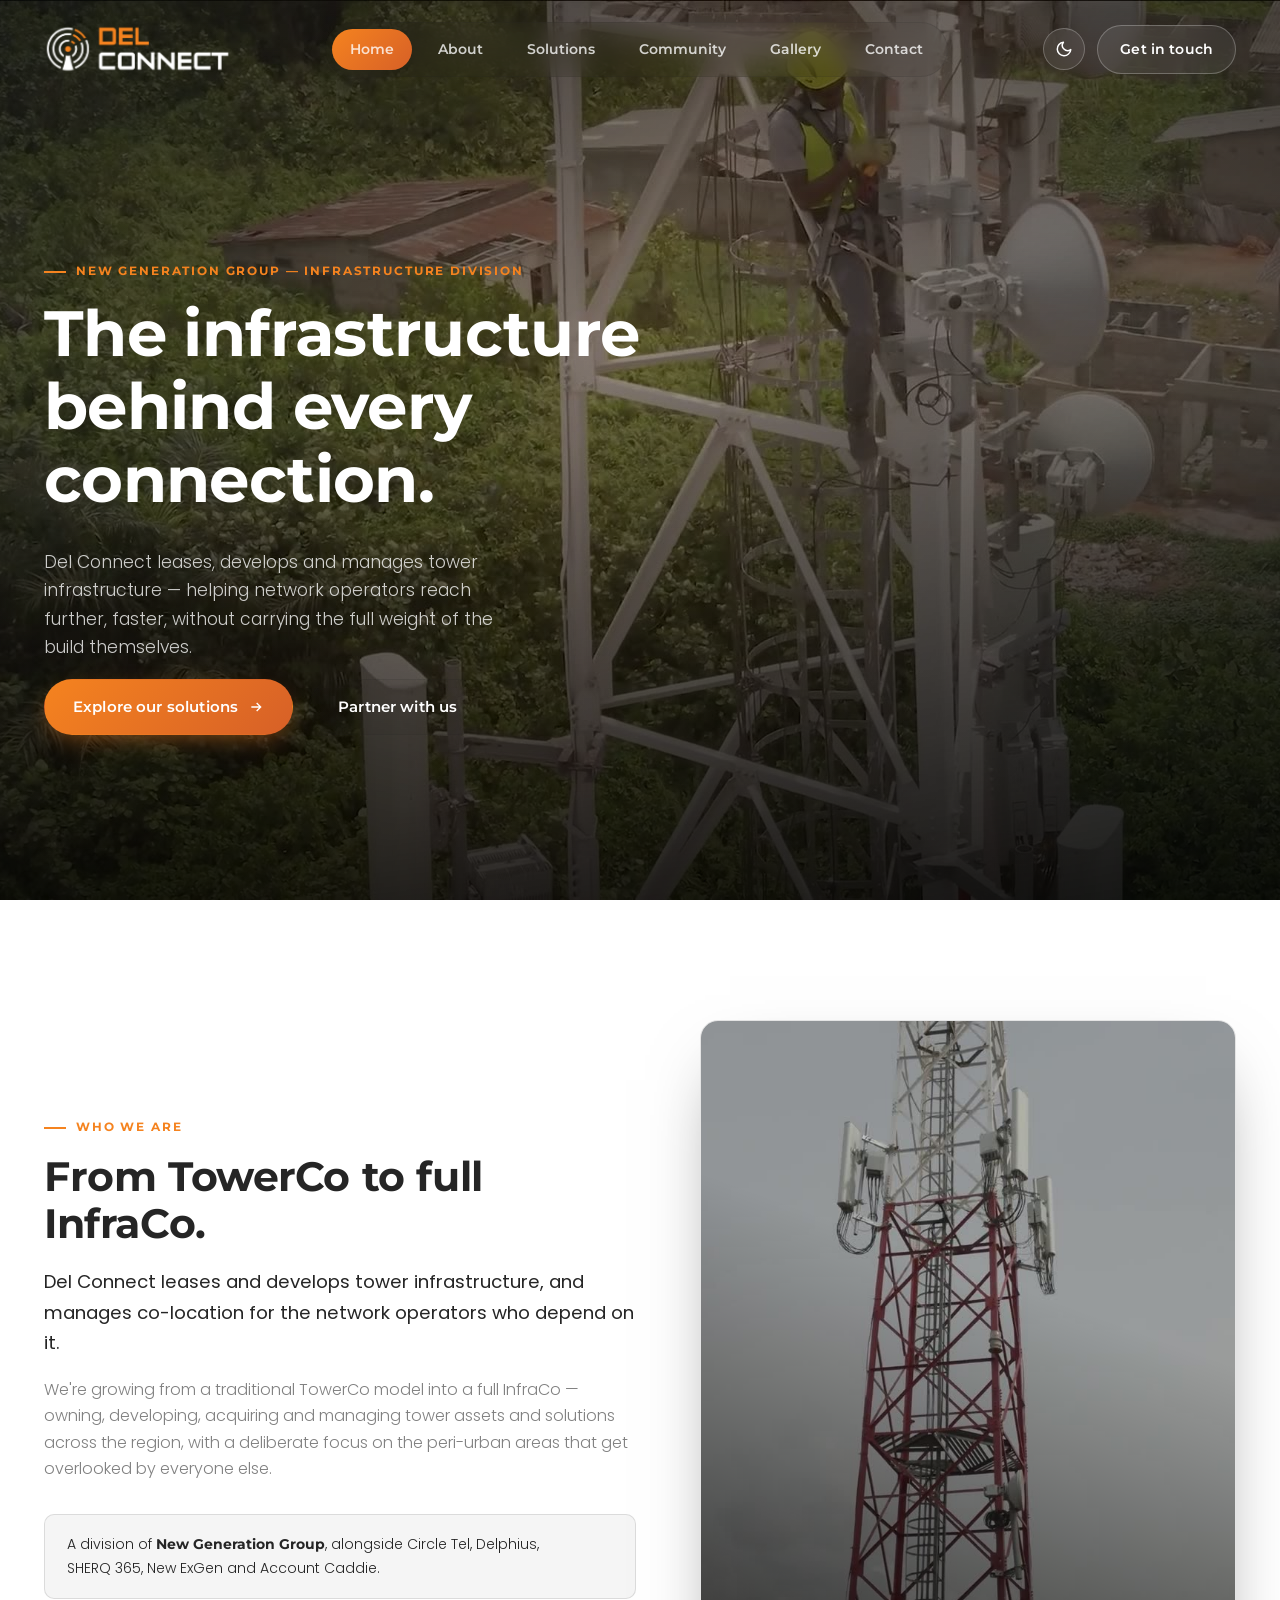
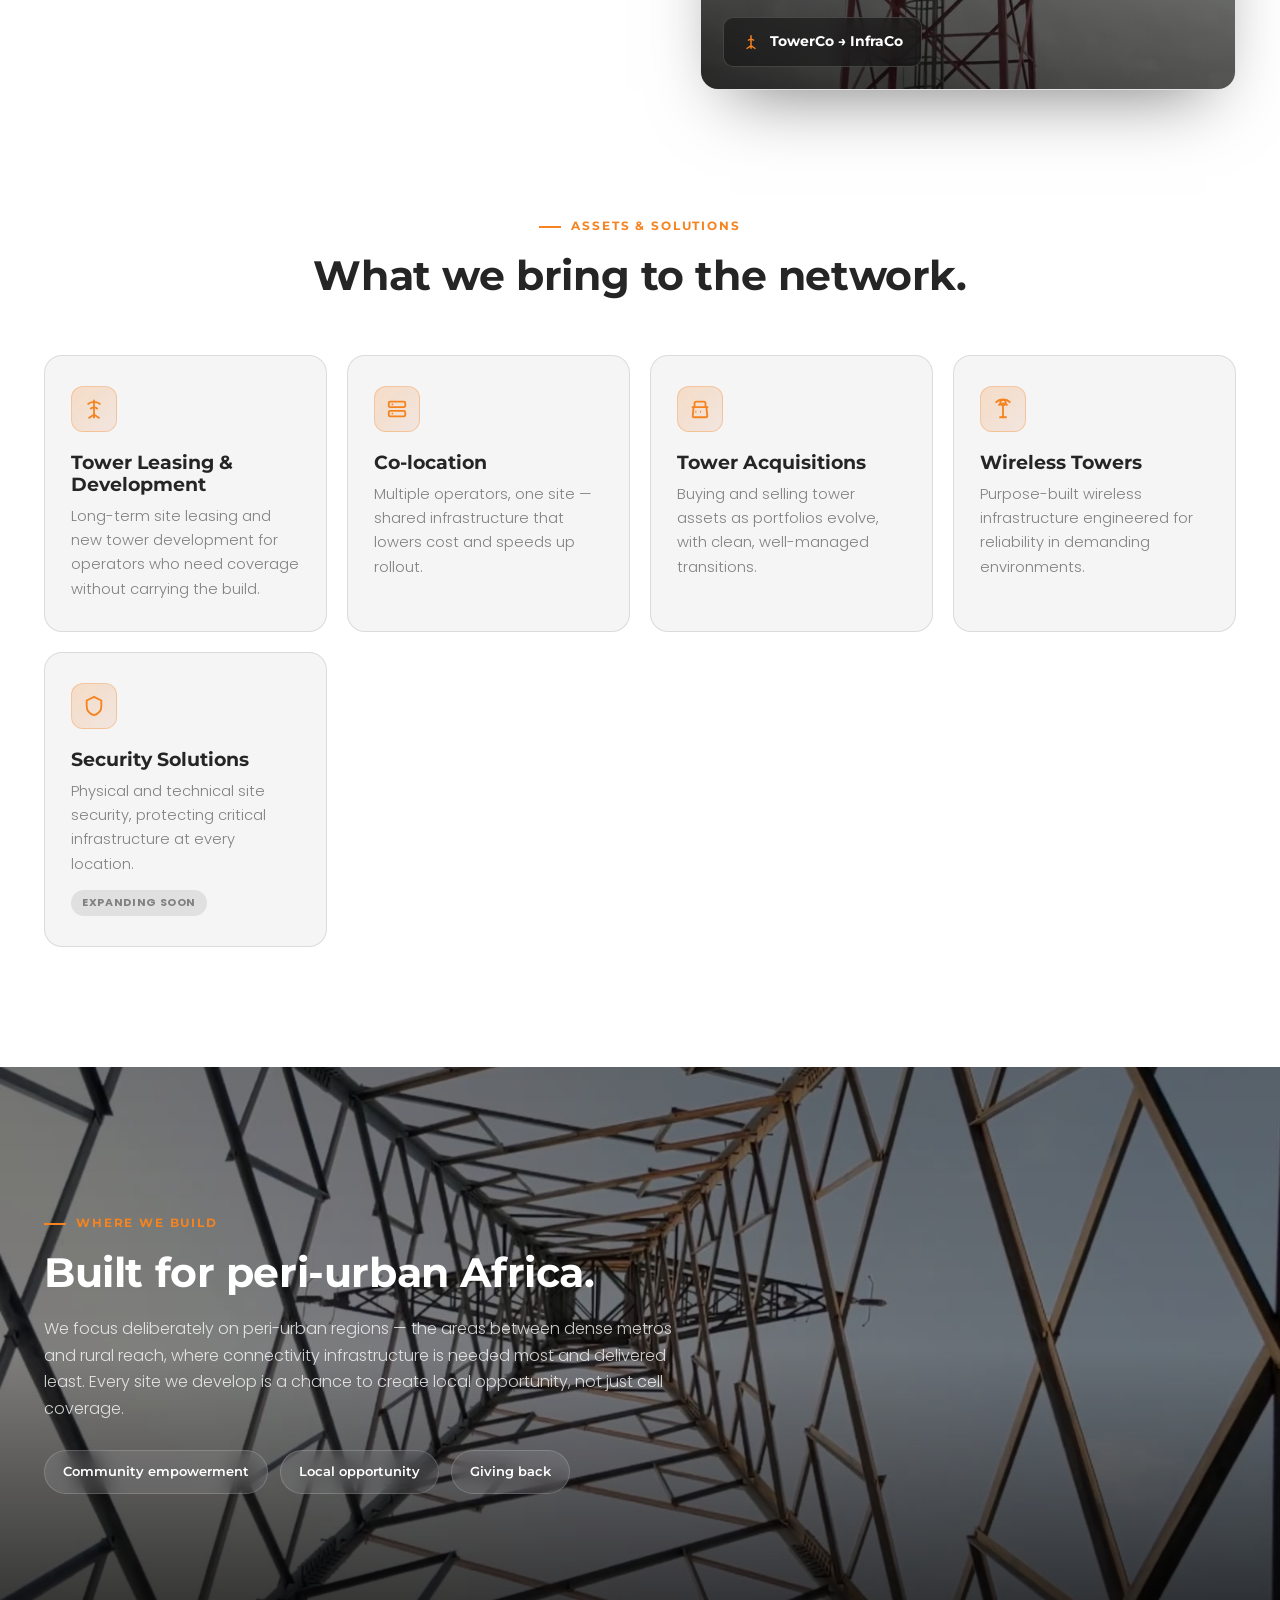
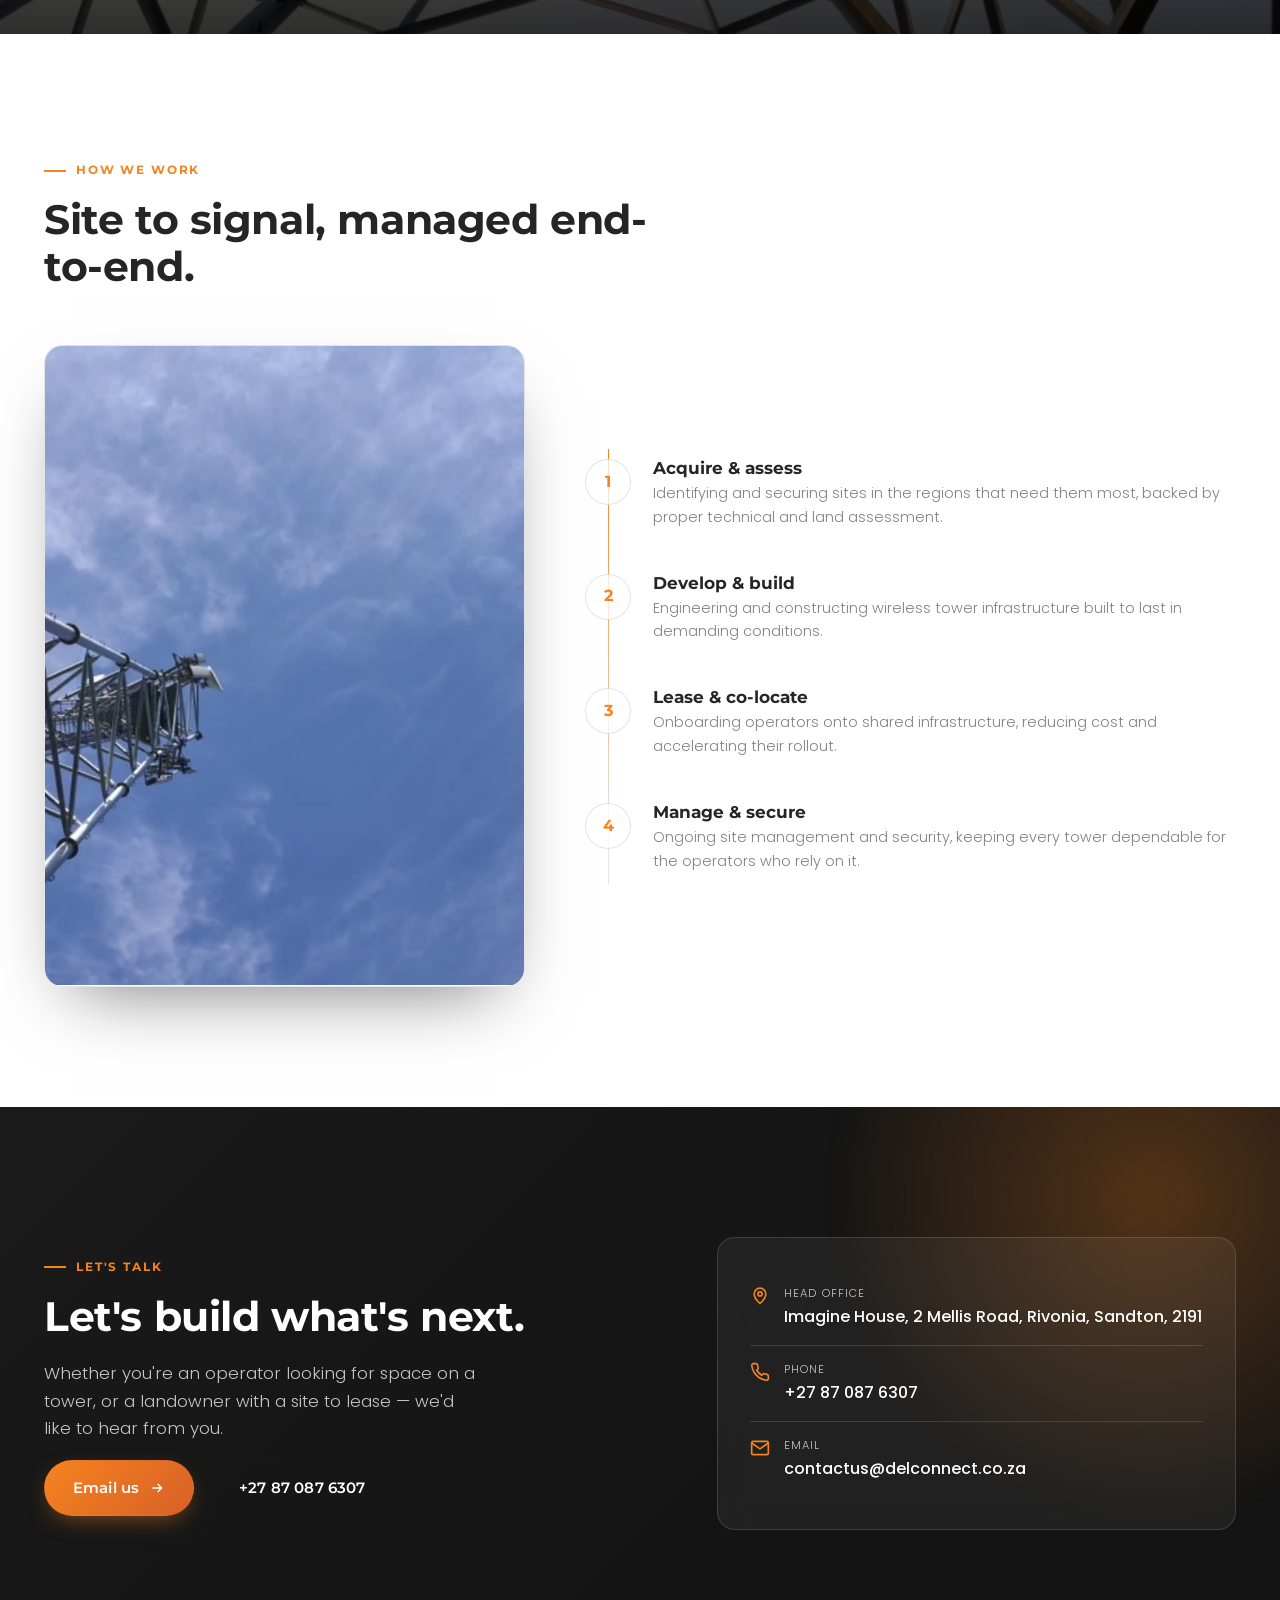
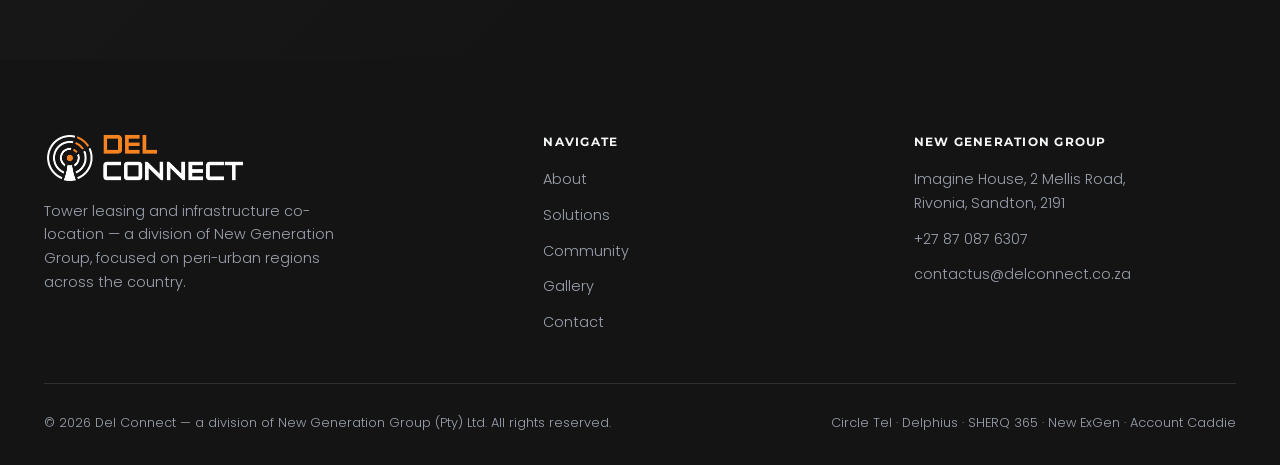
==== commit 4b3af51c: "Add Gallery page New gallery.html sharing the site's header/footer/theme system, with: - A dark page" ====
--- a/index.html
+++ b/index.html
@@ -39,6 +39,7 @@
       <li><a href="#about">About</a></li>
       <li><a href="#solutions">Solutions</a></li>
       <li><a href="#community">Community</a></li>
+      <li><a href="gallery.html">Gallery</a></li>
       <li><a href="#contact">Contact</a></li>
     </ul>
 
@@ -65,6 +66,7 @@
   <a href="#about">About</a>
   <a href="#solutions">Solutions</a>
   <a href="#community">Community</a>
+  <a href="gallery.html">Gallery</a>
   <a href="#contact">Contact</a>
   <a href="#contact" class="btn btn-primary">Get in touch</a>
 </div>
@@ -295,6 +297,7 @@
           <a href="#about">About</a>
           <a href="#solutions">Solutions</a>
           <a href="#community">Community</a>
+          <a href="gallery.html">Gallery</a>
           <a href="#contact">Contact</a>
         </div>
       </div>
--- a/assets/css/style.css
+++ b/assets/css/style.css
@@ -283,6 +283,25 @@
 .nav-toggle.open span { background: transparent; }
 .nav-toggle.open span::before { top: 0; transform: rotate(45deg); }
 .nav-toggle.open span::after { top: 0; transform: rotate(-45deg); }
+
+/* Unscrolled header always floats over a dark hero/banner (by design, in
+   both themes) — so its text/controls stay light regardless of site theme.
+   Once scrolled, the header gets its own theme-coloured glass backdrop and
+   reverts to normal theme colours. */
+.site-header:not(.scrolled) .nav-links a { color: rgba(255, 255, 255, 0.78); }
+.site-header:not(.scrolled) .nav-links a:hover { color: #fff; }
+.site-header:not(.scrolled) .theme-toggle,
+.site-header:not(.scrolled) .nav-toggle,
+.site-header:not(.scrolled) .btn-ghost {
+  border-color: rgba(255, 255, 255, 0.25);
+  background: rgba(255, 255, 255, 0.08);
+  color: #fff;
+}
+.site-header:not(.scrolled) .theme-toggle svg { color: #fff; }
+.site-header:not(.scrolled) .nav-toggle span,
+.site-header:not(.scrolled) .nav-toggle span::before,
+.site-header:not(.scrolled) .nav-toggle span::after { background: #fff; }
+.site-header:not(.scrolled) .nav-toggle.open span { background: transparent; }
 
 .mobile-panel {
   position: fixed;
@@ -576,6 +595,101 @@
 .contact-row .value { color: var(--ink); font-weight: 500; }
 
 /* ==========================================================================
+   Page banner (interior pages, e.g. Gallery)
+   ========================================================================== */
+.page-banner {
+  padding: 168px 0 64px;
+  background: linear-gradient(150deg, var(--deep-bg) 0%, var(--deep-bg-2) 70%);
+  --ink: #FFFFFF;
+  --ink-muted: rgba(255, 255, 255, 0.75);
+}
+.page-banner h1 { max-width: 20ch; }
+.page-banner-sub { max-width: 56ch; font-size: 1.05rem; margin: 0; }
+
+/* ==========================================================================
+   Gallery
+   ========================================================================== */
+.gallery-grid {
+  columns: 3 300px;
+  column-gap: 20px;
+}
+.gallery-item {
+  break-inside: avoid;
+  margin: 0 0 20px;
+  position: relative;
+  border-radius: var(--radius-sm);
+  overflow: hidden;
+  border: 1px solid var(--glass-border);
+  cursor: zoom-in;
+  background: var(--bg-elevated);
+}
+.gallery-item img {
+  width: 100%;
+  height: auto;
+  display: block;
+  transition: transform 500ms var(--ease);
+}
+.gallery-item:hover img { transform: scale(1.05); }
+.gallery-item figcaption {
+  position: absolute;
+  left: 0; right: 0; bottom: 0;
+  padding: 28px 16px 14px;
+  background: linear-gradient(0deg, rgba(0,0,0,0.75) 0%, transparent 100%);
+  color: #fff;
+  font-family: var(--font-primary);
+  font-weight: 600;
+  font-size: 0.86rem;
+  opacity: 0;
+  transform: translateY(6px);
+  transition: opacity 260ms var(--ease), transform 260ms var(--ease);
+}
+.gallery-item:hover figcaption { opacity: 1; transform: translateY(0); }
+
+.gallery-empty-note {
+  text-align: center;
+  padding: 40px 0;
+  color: var(--ink-muted);
+  font-size: 0.92rem;
+}
+
+.lightbox {
+  position: fixed;
+  inset: 0;
+  z-index: 200;
+  display: none;
+  align-items: center;
+  justify-content: center;
+  padding: 40px;
+  background: rgba(10, 10, 10, 0.92);
+  backdrop-filter: blur(6px);
+  -webkit-backdrop-filter: blur(6px);
+}
+.lightbox.open { display: flex; }
+.lightbox figure { margin: 0; max-width: min(1100px, 100%); max-height: 100%; }
+.lightbox img { max-width: 100%; max-height: 80vh; border-radius: var(--radius-sm); display: block; margin: 0 auto; }
+.lightbox figcaption { text-align: center; color: #fff; margin-top: 16px; font-family: var(--font-primary); font-weight: 600; }
+.lightbox-close {
+  position: absolute;
+  top: 24px; right: 24px;
+  width: 46px; height: 46px;
+  border-radius: 50%;
+  border: 1px solid rgba(244,245,247,0.2);
+  background: rgba(244,245,247,0.08);
+  color: #fff;
+  display: flex; align-items: center; justify-content: center;
+  cursor: pointer;
+}
+.lightbox-close svg { width: 20px; height: 20px; }
+
+@media (max-width: 980px) {
+  .gallery-grid { columns: 2 220px; }
+}
+@media (max-width: 640px) {
+  .gallery-grid { columns: 1; }
+  .page-banner { padding: 140px 0 48px; }
+}
+
+/* ==========================================================================
    Footer — fixed dark band, consistent in both themes
    ========================================================================== */
 .site-footer {
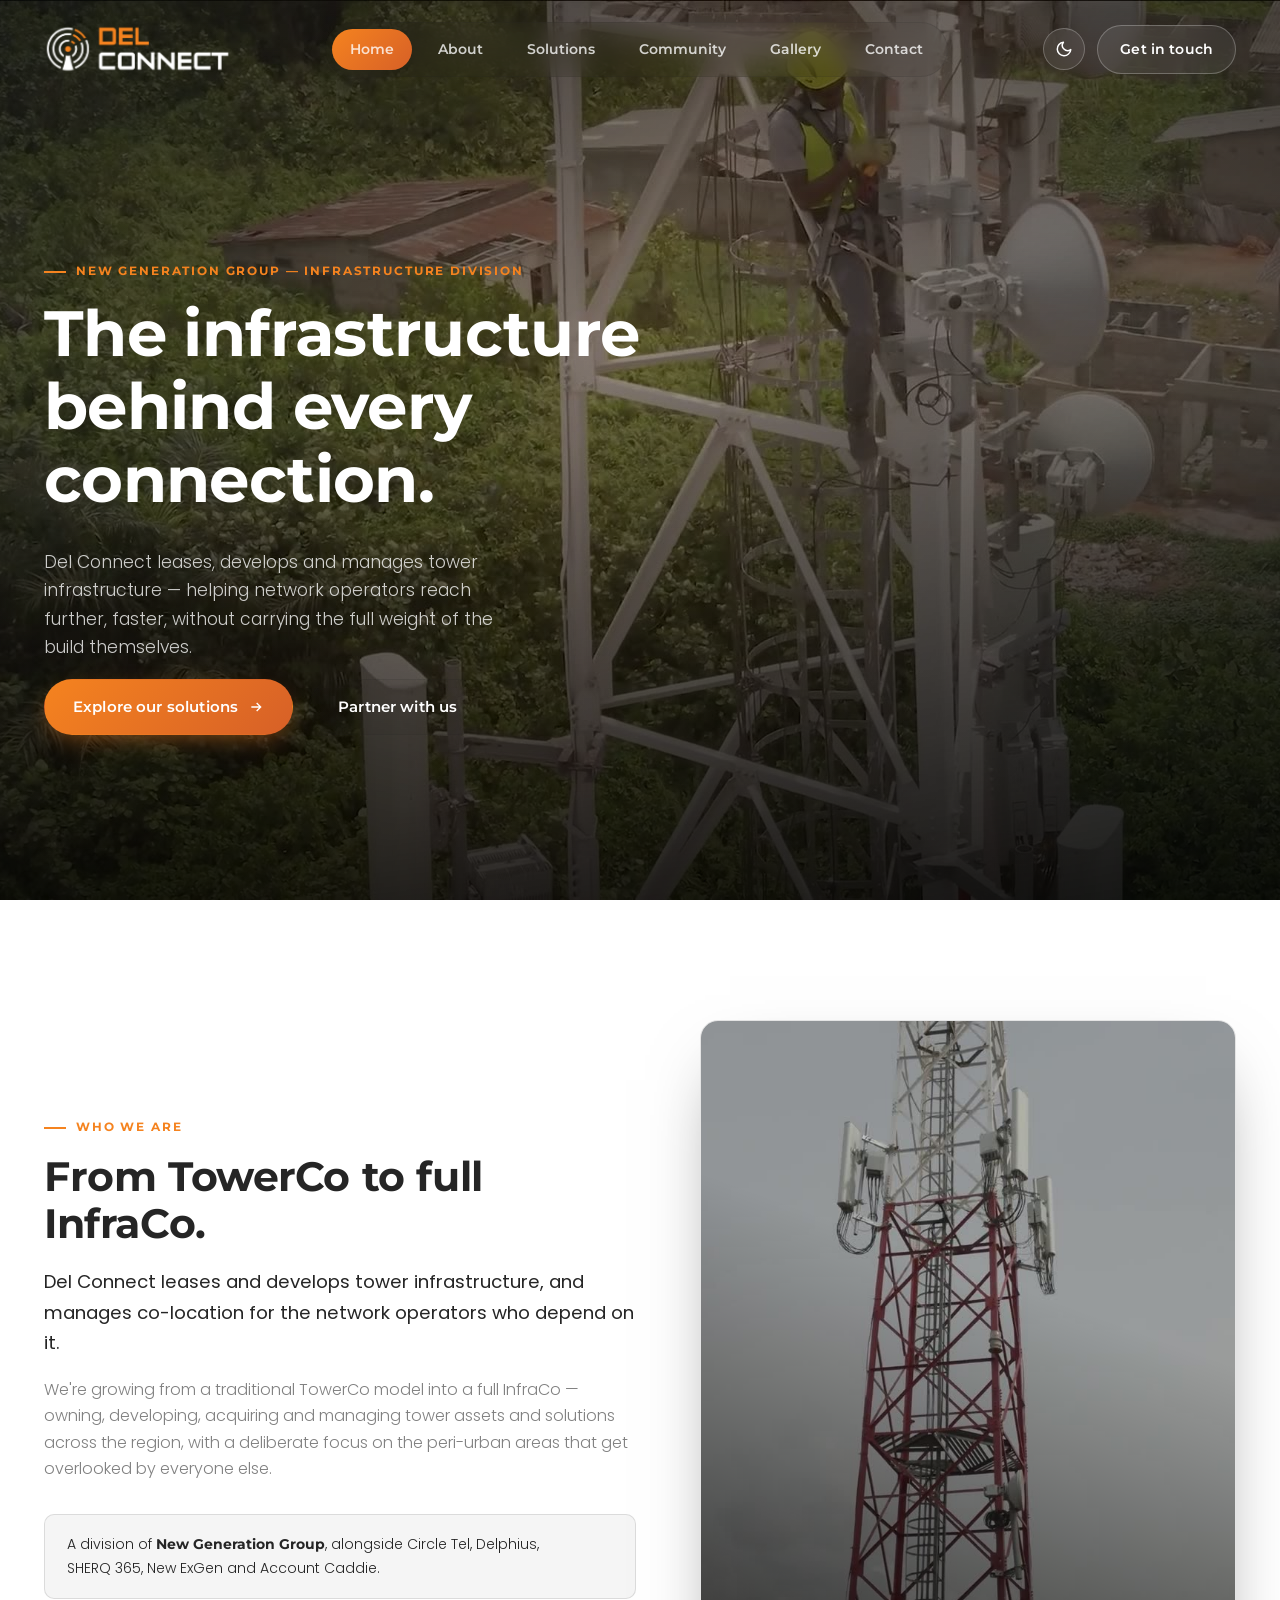
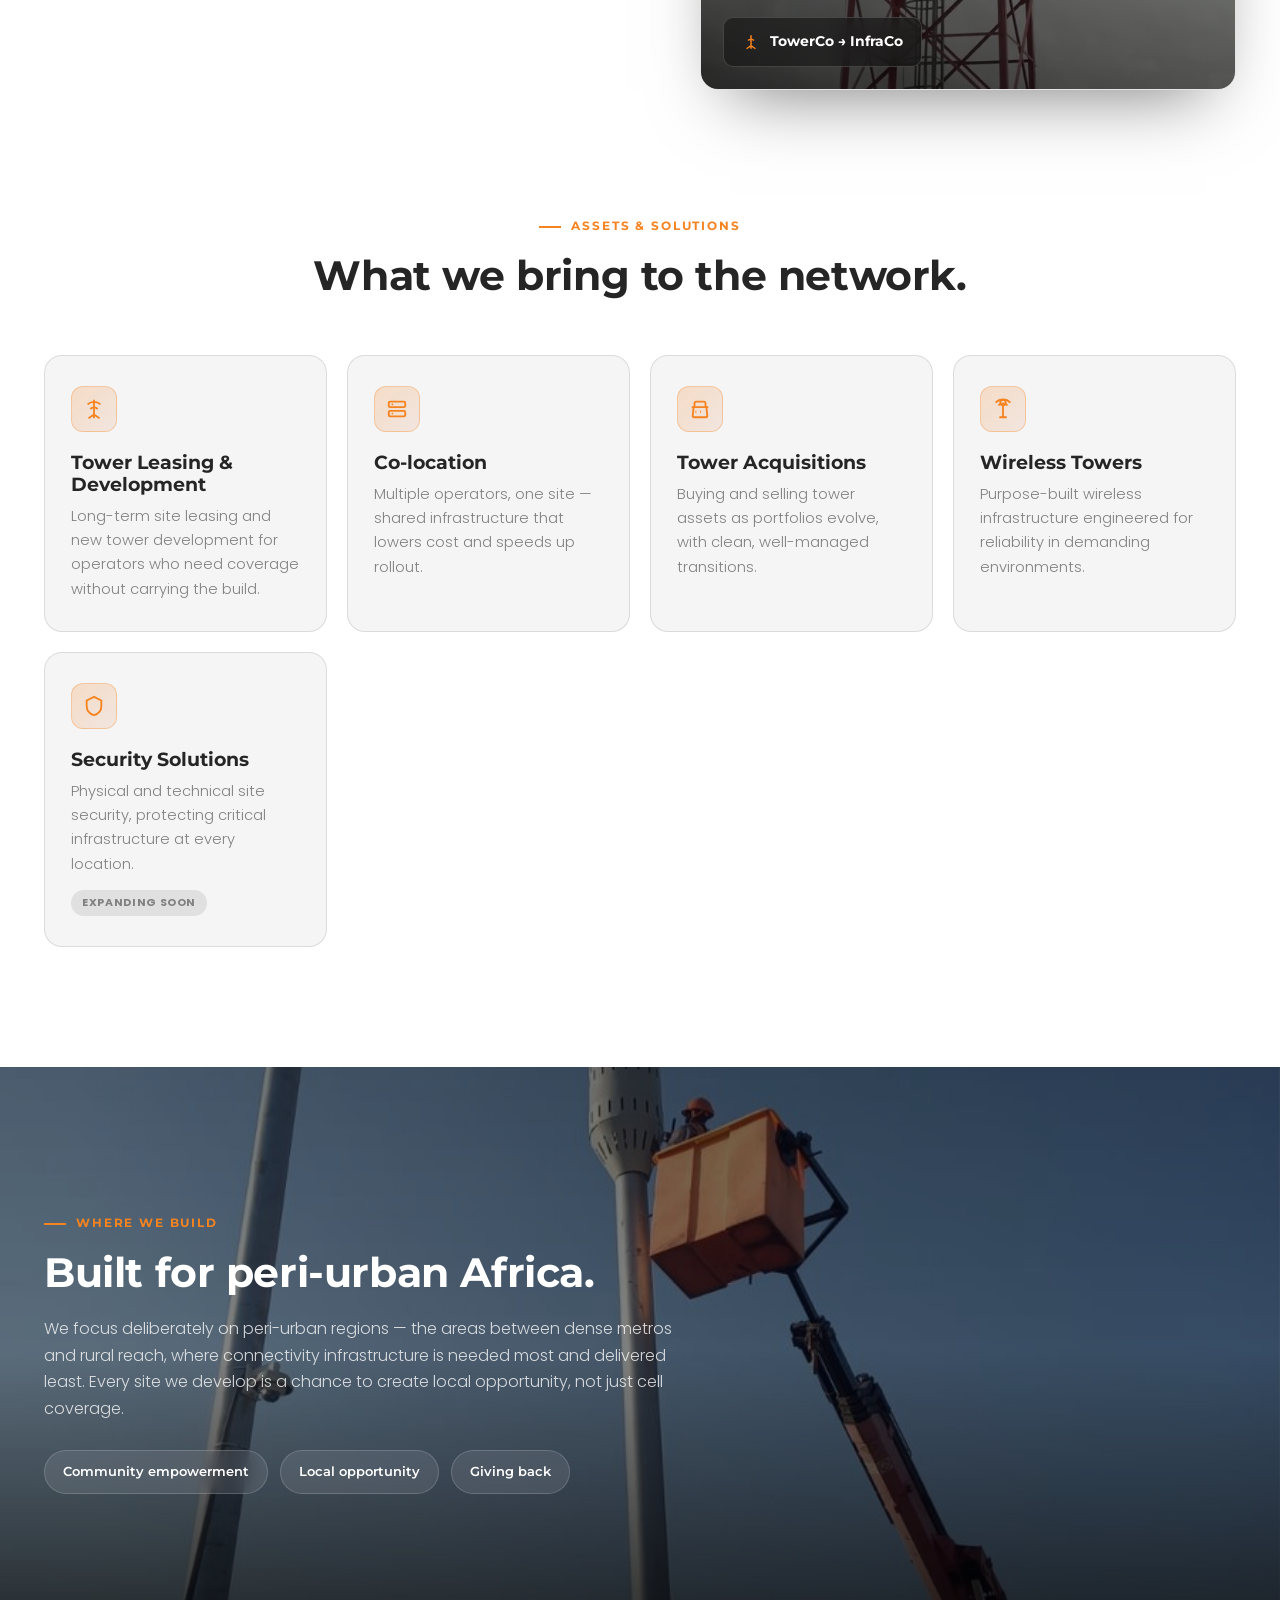
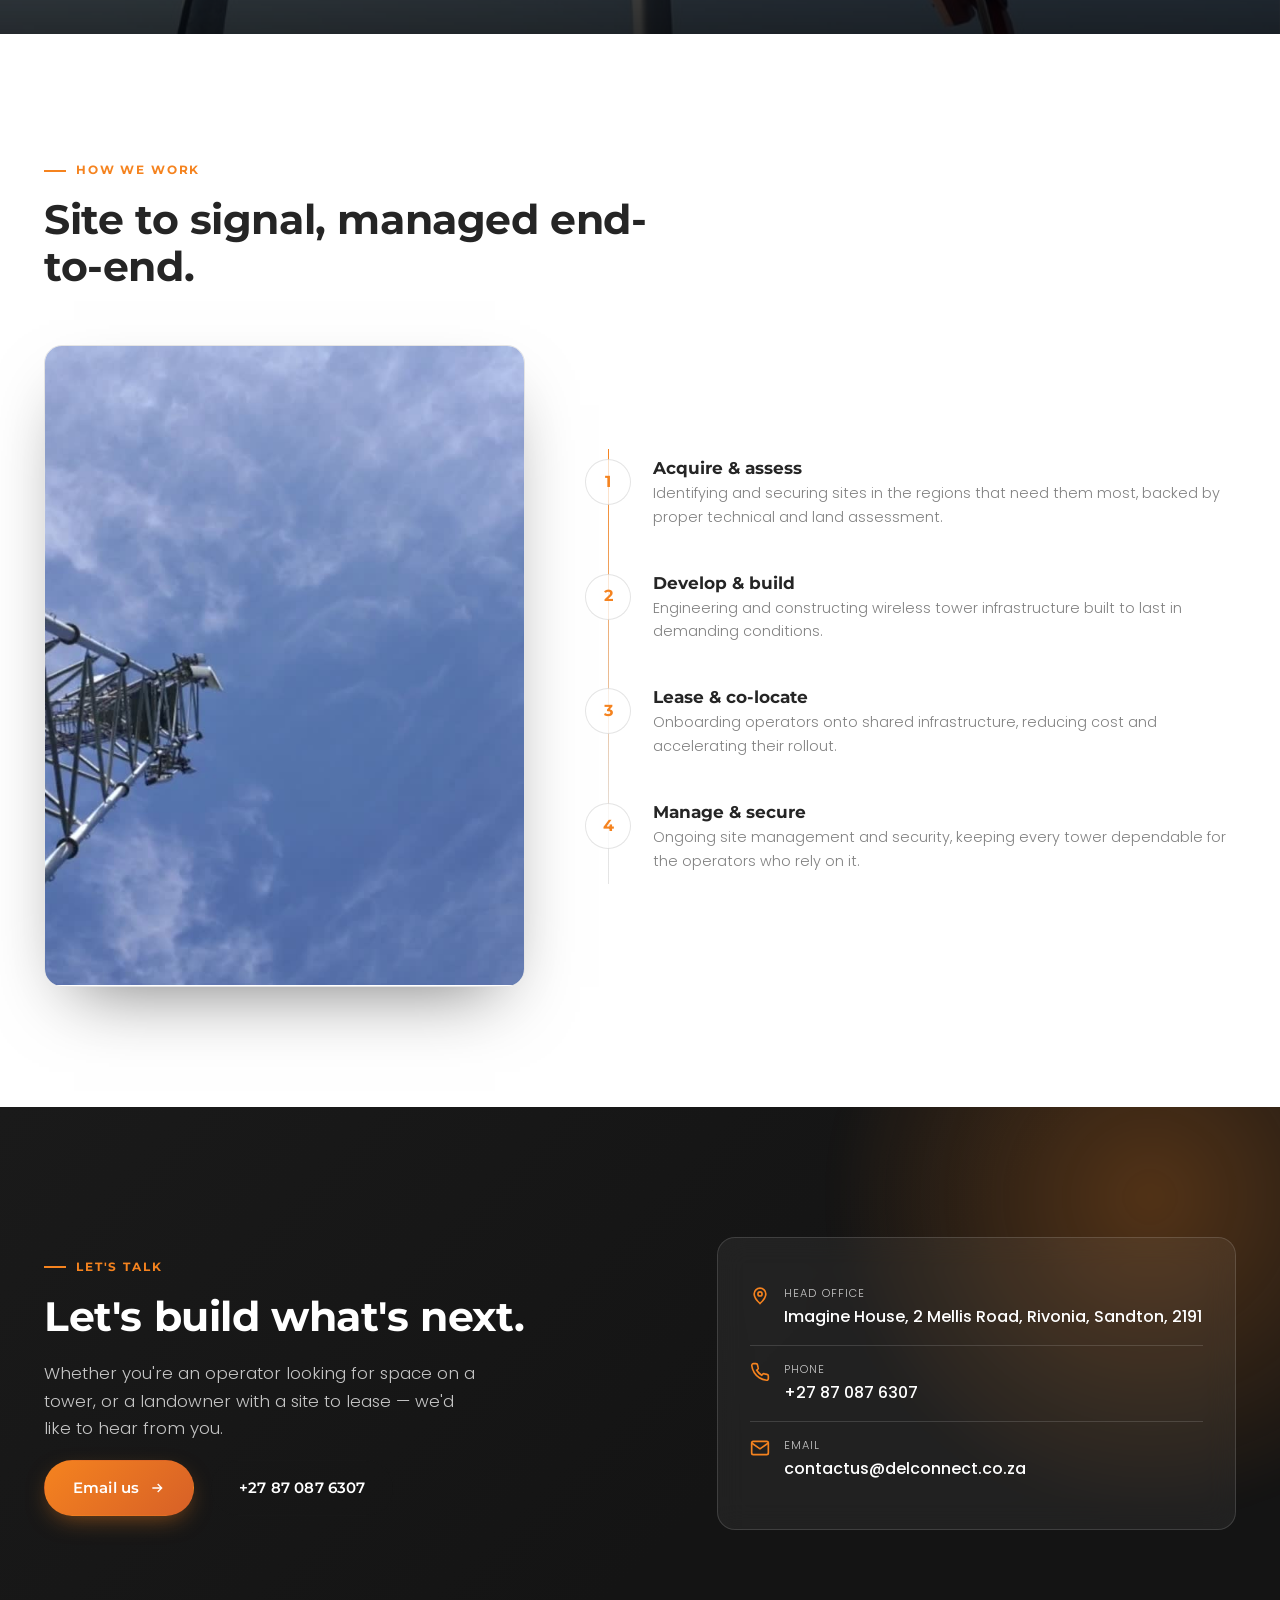
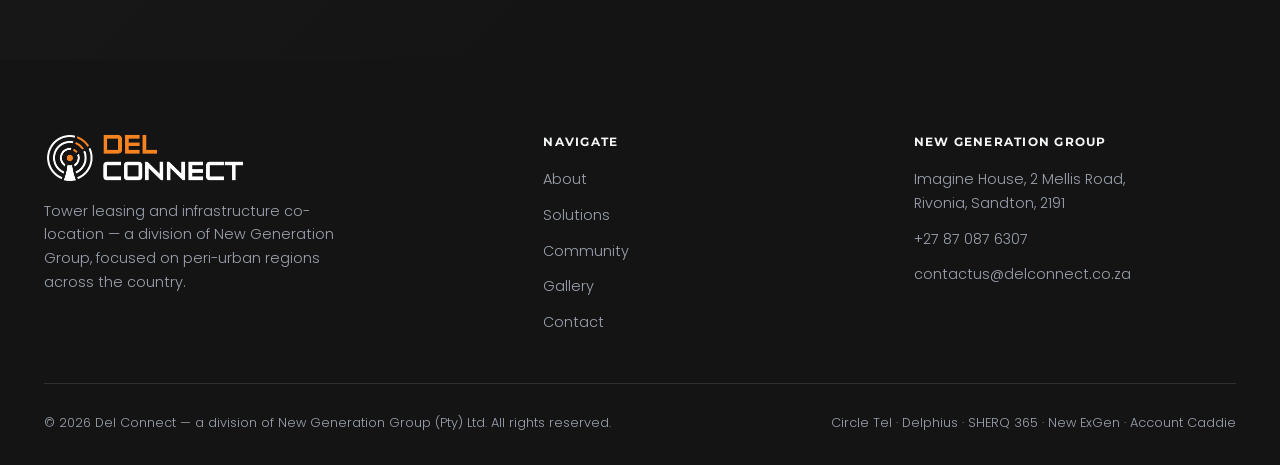
==== commit f3a0a644: "Replace Community section video with parallax image Swaps the video background in the "Built for per" ====
--- a/index.html
+++ b/index.html
@@ -164,12 +164,10 @@
     </div>
   </section>
 
-  <!-- ============ COMMUNITY (video section) ============ -->
+  <!-- ============ COMMUNITY ============ -->
   <section class="video-section" id="community">
     <div class="hero-media">
-      <video autoplay muted loop playsinline poster="assets/img/poster-hero-vertigo.jpg">
-        <source src="assets/video/hero-tower-vertigo.mp4" type="video/mp4">
-      </video>
+      <img src="assets/img/gallery/lamp-tower-02.jpg" alt="Lamp tower installation in a peri-urban area" data-parallax>
     </div>
     <div class="hero-overlay"></div>
 
--- a/assets/css/style.css
+++ b/assets/css/style.css
@@ -488,7 +488,15 @@
   --ink: #FFFFFF;
   --ink-muted: rgba(255, 255, 255, 0.78);
 }
-.video-section .hero-media { z-index: -2; }
+.video-section .hero-media { z-index: -2; overflow: hidden; }
+.video-section .hero-media img[data-parallax] {
+  position: absolute;
+  top: -14%; left: 0;
+  width: 100%;
+  height: 128%;
+  object-fit: cover;
+  will-change: transform;
+}
 .video-section .hero-overlay {
   background:
     linear-gradient(180deg, var(--scrim-1) 0%, rgba(0,0,0,0.5) 50%, var(--scrim-3) 100%);
@@ -609,14 +617,21 @@
 /* ==========================================================================
    Gallery
    ========================================================================== */
+.gallery-category { margin-bottom: 56px; }
+.gallery-category-title {
+  font-size: 1.05rem;
+  padding-bottom: 14px;
+  margin-bottom: 24px;
+  border-bottom: 1px solid var(--glass-border);
+}
 .gallery-grid {
-  columns: 3 300px;
-  column-gap: 20px;
+  display: grid;
+  grid-template-columns: repeat(auto-fill, minmax(240px, 1fr));
+  gap: 20px;
 }
 .gallery-item {
-  break-inside: avoid;
-  margin: 0 0 20px;
-  position: relative;
+  position: relative;
+  aspect-ratio: 1 / 1;
   border-radius: var(--radius-sm);
   overflow: hidden;
   border: 1px solid var(--glass-border);
@@ -625,7 +640,8 @@
 }
 .gallery-item img {
   width: 100%;
-  height: auto;
+  height: 100%;
+  object-fit: cover;
   display: block;
   transition: transform 500ms var(--ease);
 }
@@ -681,11 +697,8 @@
 }
 .lightbox-close svg { width: 20px; height: 20px; }
 
-@media (max-width: 980px) {
-  .gallery-grid { columns: 2 220px; }
-}
 @media (max-width: 640px) {
-  .gallery-grid { columns: 1; }
+  .gallery-grid { grid-template-columns: repeat(auto-fill, minmax(160px, 1fr)); gap: 12px; }
   .page-banner { padding: 140px 0 48px; }
 }
 
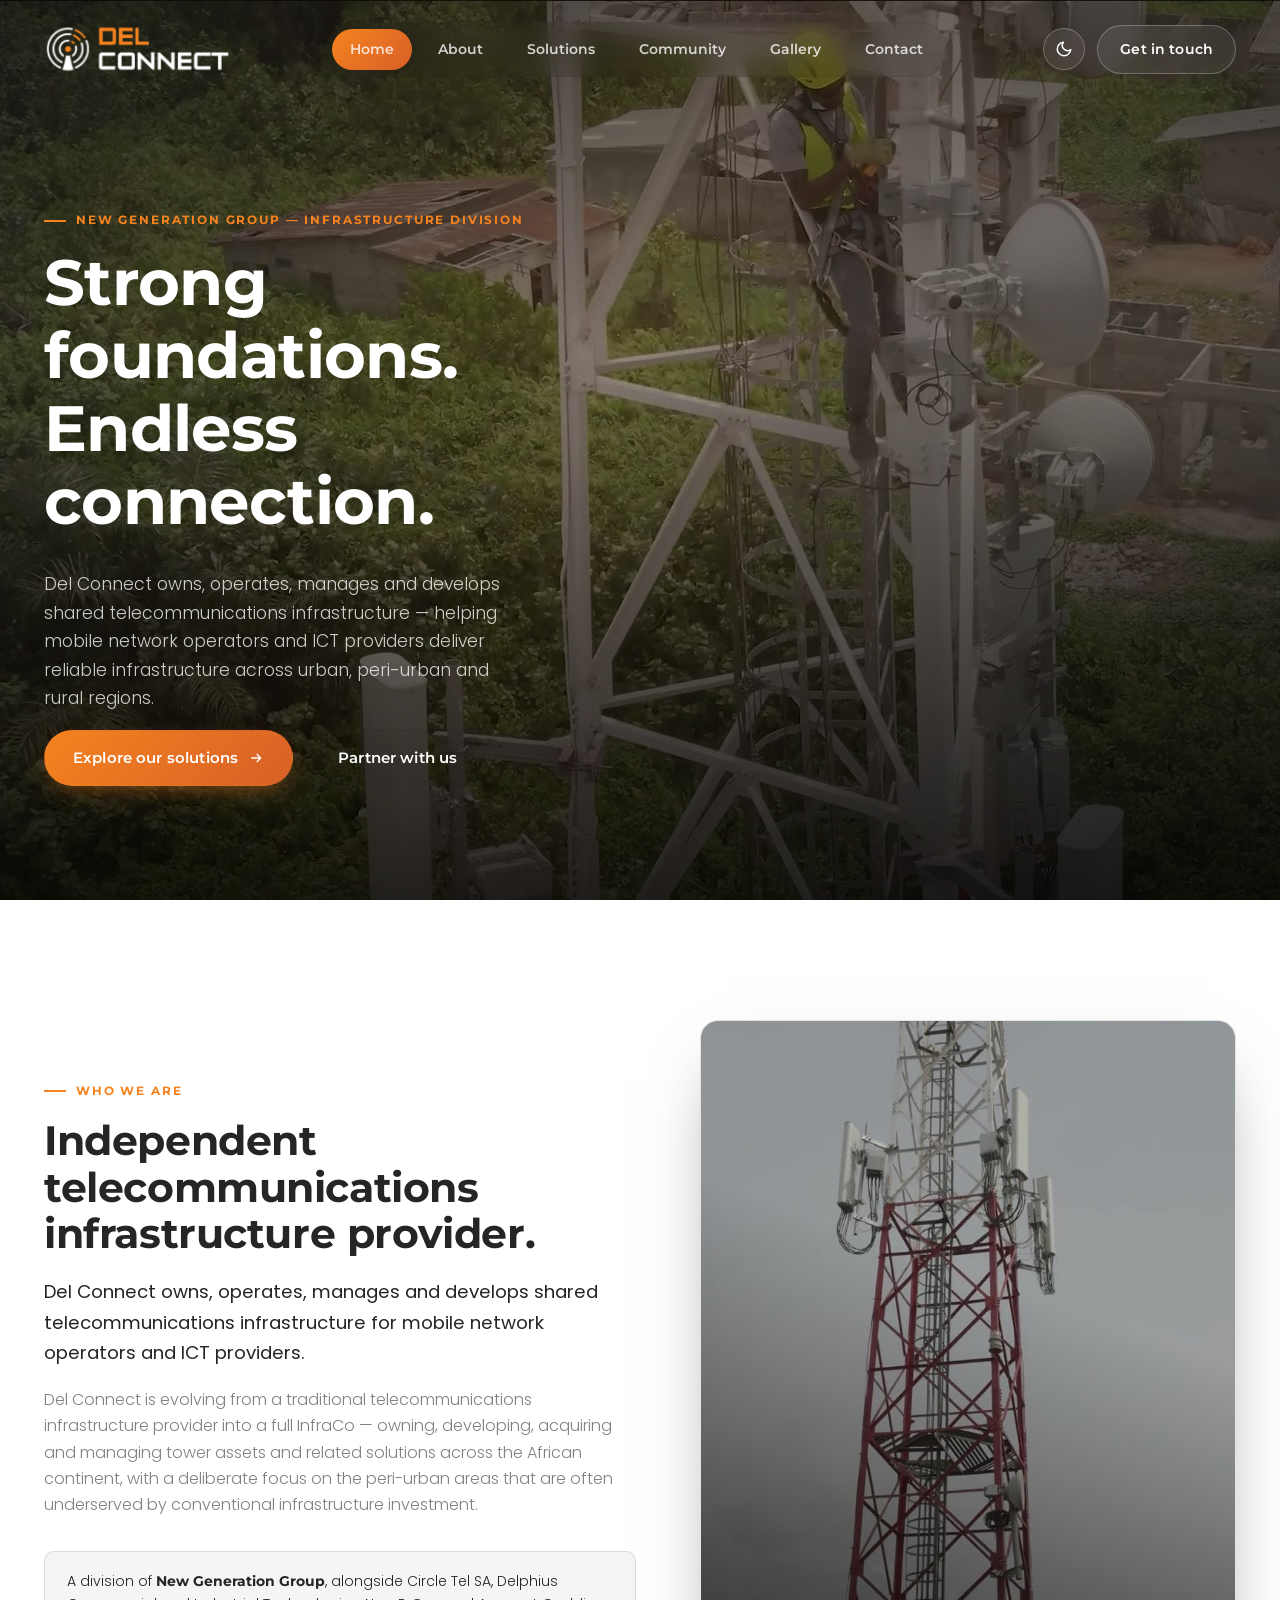
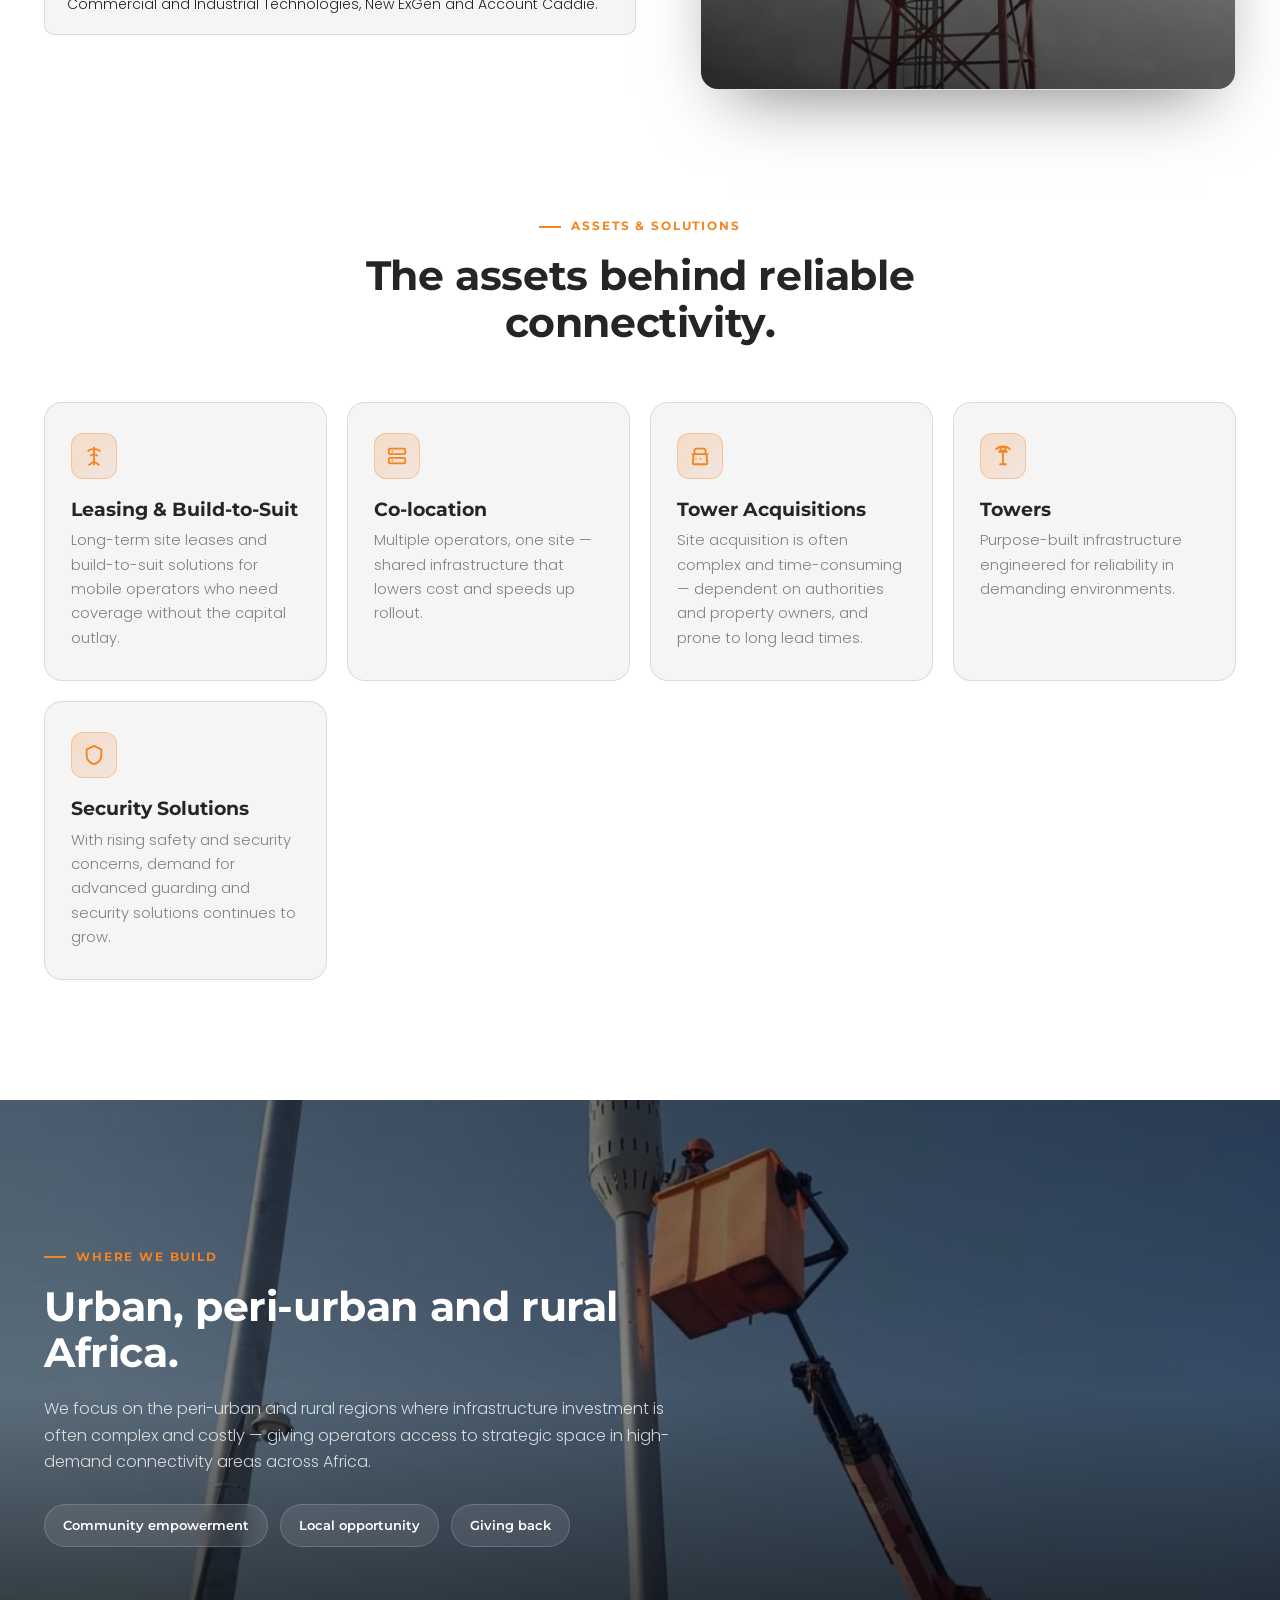
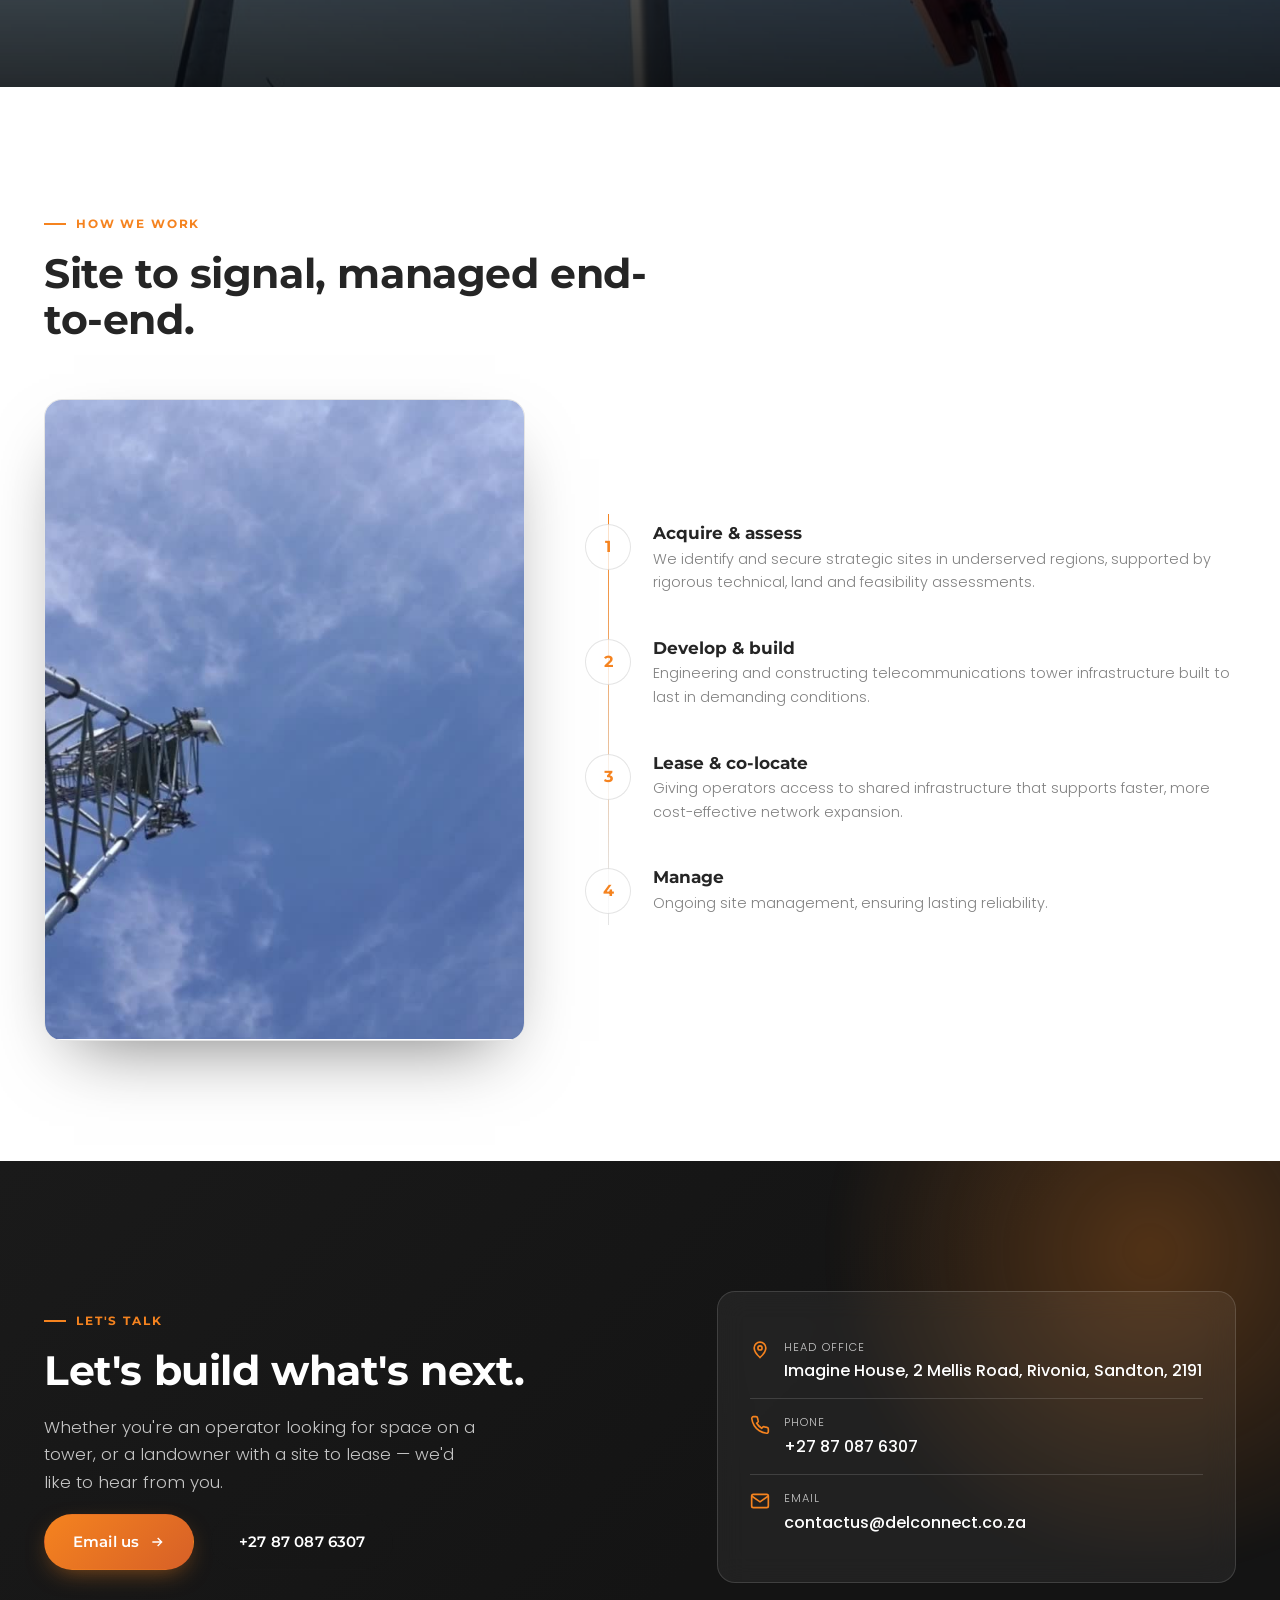
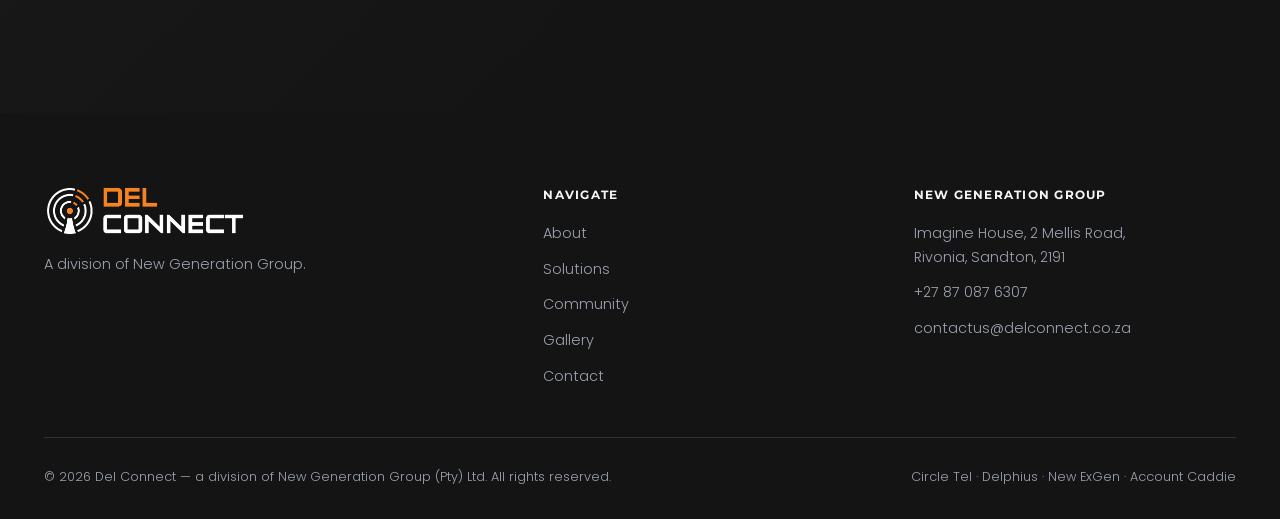
==== commit a001da43: "Apply CEO copy feedback across the homepage Brings in the CEO's markup from the copy-review doc — hi" ====
--- a/index.html
+++ b/index.html
@@ -4,7 +4,7 @@
 <meta charset="UTF-8">
 <meta name="viewport" content="width=device-width, initial-scale=1.0">
 <title>Del Connect | Tower Leasing &amp; Infrastructure Co-location</title>
-<meta name="description" content="Del Connect leases, develops and manages tower infrastructure — helping network operators expand coverage across peri-urban regions. A division of New Generation Group.">
+<meta name="description" content="Del Connect owns, operates, manages and develops shared telecommunications infrastructure — helping mobile network operators and ICT providers deliver reliable infrastructure across urban, peri-urban and rural regions. A division of New Generation Group.">
 
 <script>
 (function () {
@@ -84,8 +84,8 @@
 
     <div class="container hero-content">
       <span class="eyebrow">New Generation Group — Infrastructure Division</span>
-      <h1>The infrastructure behind every connection.</h1>
-      <p class="hero-sub">Del Connect leases, develops and manages tower infrastructure — helping network operators reach further, faster, without carrying the full weight of the build themselves.</p>
+      <h1>Strong foundations. Endless connection.</h1>
+      <p class="hero-sub">Del Connect owns, operates, manages and develops shared telecommunications infrastructure — helping mobile network operators and ICT providers deliver reliable infrastructure across urban, peri-urban and rural regions.</p>
       <div class="hero-actions">
         <a href="#solutions" class="btn btn-primary">
           Explore our solutions
@@ -101,11 +101,11 @@
     <div class="container about-grid">
       <div class="about-copy" data-animate>
         <span class="eyebrow">Who we are</span>
-        <h2>From TowerCo to full InfraCo.</h2>
-        <p class="lede">Del Connect leases and develops tower infrastructure, and manages co-location for the network operators who depend on it.</p>
-        <p>We're growing from a traditional TowerCo model into a full InfraCo — owning, developing, acquiring and managing tower assets and solutions across the region, with a deliberate focus on the peri-urban areas that get overlooked by everyone else.</p>
+        <h2>Independent telecommunications infrastructure provider.</h2>
+        <p class="lede">Del Connect owns, operates, manages and develops shared telecommunications infrastructure for mobile network operators and ICT providers.</p>
+        <p>Del Connect is evolving from a traditional telecommunications infrastructure provider into a full InfraCo — owning, developing, acquiring and managing tower assets and related solutions across the African continent, with a deliberate focus on the peri-urban areas that are often underserved by conventional infrastructure investment.</p>
         <div class="affiliation">
-          A division of <strong>New Generation Group</strong>, alongside Circle Tel, Delphius, SHERQ&nbsp;365, New&nbsp;ExGen and Account Caddie.
+          A division of <strong>New Generation Group</strong>, alongside Circle Tel SA, Delphius Commercial and Industrial Technologies, New&nbsp;ExGen and Account Caddie.
         </div>
       </div>
 
@@ -113,10 +113,6 @@
         <video autoplay muted loop playsinline poster="assets/img/poster-tower-ground.jpg">
           <source src="assets/video/tower-groundlevel.mp4" type="video/mp4">
         </video>
-        <div class="tilt-badge">
-          <svg viewBox="0 0 24 24" fill="none" stroke="currentColor" stroke-width="2"><path d="M12 3v18M6 21l6-4 6 4M8 10a5.5 5.5 0 0 1 8 0"/></svg>
-          TowerCo → InfraCo
-        </div>
       </div>
     </div>
   </section>
@@ -126,14 +122,14 @@
     <div class="container">
       <div class="section-head center" data-animate>
         <span class="eyebrow" style="justify-content:center;">Assets &amp; Solutions</span>
-        <h2>What we bring to the network.</h2>
+        <h2>The assets behind reliable connectivity.</h2>
       </div>
 
       <div class="solutions-grid" data-animate-group>
         <div class="sol-card" style="--i:0" data-animate>
           <div class="sol-icon"><svg viewBox="0 0 24 24" fill="none" stroke="currentColor" stroke-width="2"><path d="M12 2v20M6 22l6-4 6 4M8 12a5.5 5.5 0 0 1 8 0M5 7a10 10 0 0 1 14 0"/></svg></div>
-          <h3>Tower Leasing &amp; Development</h3>
-          <p>Long-term site leasing and new tower development for operators who need coverage without carrying the build.</p>
+          <h3>Leasing &amp; Build-to-Suit</h3>
+          <p>Long-term site leases and build-to-suit solutions for mobile operators who need coverage without the capital outlay.</p>
         </div>
 
         <div class="sol-card" style="--i:1" data-animate>
@@ -145,20 +141,19 @@
         <div class="sol-card" style="--i:2" data-animate>
           <div class="sol-icon"><svg viewBox="0 0 24 24" fill="none" stroke="currentColor" stroke-width="2"><path d="M3 10h18M7 15h1m4 0h1M6 10V6a2 2 0 0 1 2-2h8a2 2 0 0 1 2 2v4M5 10h14l1 10a1 1 0 0 1-1 1H5a1 1 0 0 1-1-1l1-10Z"/></svg></div>
           <h3>Tower Acquisitions</h3>
-          <p>Buying and selling tower assets as portfolios evolve, with clean, well-managed transitions.</p>
+          <p>Site acquisition is often complex and time-consuming — dependent on authorities and property owners, and prone to long lead times.</p>
         </div>
 
         <div class="sol-card" style="--i:3" data-animate>
           <div class="sol-icon"><svg viewBox="0 0 24 24" fill="none" stroke="currentColor" stroke-width="2"><path d="M12 8v13M8 21h8M12 8a3 3 0 1 0 0-6 3 3 0 0 0 0 6Z"/><path d="M7 8a7 7 0 0 1 10 0M4 5a11 11 0 0 1 16 0"/></svg></div>
-          <h3>Wireless Towers</h3>
-          <p>Purpose-built wireless infrastructure engineered for reliability in demanding environments.</p>
+          <h3>Towers</h3>
+          <p>Purpose-built infrastructure engineered for reliability in demanding environments.</p>
         </div>
 
         <div class="sol-card" style="--i:4" data-animate>
           <div class="sol-icon"><svg viewBox="0 0 24 24" fill="none" stroke="currentColor" stroke-width="2"><path d="M12 2 4 6v6c0 5 3.5 8.7 8 10 4.5-1.3 8-5 8-10V6l-8-4Z"/></svg></div>
           <h3>Security Solutions</h3>
-          <p>Physical and technical site security, protecting critical infrastructure at every location.</p>
-          <span class="sol-tag">Expanding soon</span>
+          <p>With rising safety and security concerns, demand for advanced guarding and security solutions continues to grow.</p>
         </div>
       </div>
     </div>
@@ -174,8 +169,8 @@
     <div class="container">
       <div class="community-content" data-animate>
         <span class="eyebrow">Where we build</span>
-        <h2>Built for peri-urban Africa.</h2>
-        <p>We focus deliberately on peri-urban regions — the areas between dense metros and rural reach, where connectivity infrastructure is needed most and delivered least. Every site we develop is a chance to create local opportunity, not just cell coverage.</p>
+        <h2>Urban, peri-urban and rural Africa.</h2>
+        <p>We focus on the peri-urban and rural regions where infrastructure investment is often complex and costly — giving operators access to strategic space in high-demand connectivity areas across Africa.</p>
         <div class="chip-row">
           <span class="chip">Community empowerment</span>
           <span class="chip">Local opportunity</span>
@@ -205,28 +200,28 @@
             <span class="step-num">1</span>
             <div class="step-copy">
               <h3>Acquire &amp; assess</h3>
-              <p>Identifying and securing sites in the regions that need them most, backed by proper technical and land assessment.</p>
+              <p>We identify and secure strategic sites in underserved regions, supported by rigorous technical, land and feasibility assessments.</p>
             </div>
           </li>
           <li class="process-step" style="--i:1" data-animate>
             <span class="step-num">2</span>
             <div class="step-copy">
               <h3>Develop &amp; build</h3>
-              <p>Engineering and constructing wireless tower infrastructure built to last in demanding conditions.</p>
+              <p>Engineering and constructing telecommunications tower infrastructure built to last in demanding conditions.</p>
             </div>
           </li>
           <li class="process-step" style="--i:2" data-animate>
             <span class="step-num">3</span>
             <div class="step-copy">
               <h3>Lease &amp; co-locate</h3>
-              <p>Onboarding operators onto shared infrastructure, reducing cost and accelerating their rollout.</p>
+              <p>Giving operators access to shared infrastructure that supports faster, more cost-effective network expansion.</p>
             </div>
           </li>
           <li class="process-step" style="--i:3" data-animate>
             <span class="step-num">4</span>
             <div class="step-copy">
-              <h3>Manage &amp; secure</h3>
-              <p>Ongoing site management and security, keeping every tower dependable for the operators who rely on it.</p>
+              <h3>Manage</h3>
+              <p>Ongoing site management, ensuring lasting reliability.</p>
             </div>
           </li>
         </ul>
@@ -286,7 +281,7 @@
         <a href="#home" class="logo" style="margin-bottom:16px; display:inline-flex;">
           <img class="logo-full" src="assets/img/logo-full.png" alt="Del Connect">
         </a>
-        <p class="footer-blurb">Tower leasing and infrastructure co-location — a division of New Generation Group, focused on peri-urban regions across the country.</p>
+        <p class="footer-blurb">A division of New Generation Group.</p>
       </div>
 
       <div>
@@ -312,7 +307,7 @@
 
     <div class="footer-bottom">
       <span>© <span id="year"></span> Del Connect — a division of New Generation Group (Pty) Ltd. All rights reserved.</span>
-      <span>Circle Tel · Delphius · SHERQ 365 · New ExGen · Account Caddie</span>
+      <span>Circle Tel · Delphius · New ExGen · Account Caddie</span>
     </div>
   </div>
 </footer>
--- a/assets/css/style.css
+++ b/assets/css/style.css
@@ -407,24 +407,6 @@
   position: absolute; inset: 0;
   background: linear-gradient(200deg, transparent 40%, rgba(0,0,0,0.72) 100%);
 }
-.tilt-badge {
-  position: absolute;
-  left: 22px; bottom: 22px;
-  z-index: 2;
-  padding: 12px 18px;
-  border-radius: var(--radius-sm);
-  background: rgba(20,20,20,0.6);
-  border: 1px solid rgba(244,245,247,0.16);
-  backdrop-filter: blur(10px);
-  -webkit-backdrop-filter: blur(10px);
-  font-family: var(--font-primary);
-  font-weight: 700;
-  font-size: 0.9rem;
-  color: #fff;
-  display: flex; align-items: center; gap: 10px;
-}
-.tilt-badge svg { width: 18px; height: 18px; color: var(--ngg-orange); }
-
 /* ==========================================================================
    Solutions
    ========================================================================== */
@@ -465,19 +447,6 @@
 .sol-icon svg { width: 22px; height: 22px; color: var(--ngg-orange); }
 .sol-card h3 { margin-bottom: 8px; }
 .sol-card p { margin: 0; font-size: 0.92rem; }
-.sol-tag {
-  display: inline-block;
-  margin-top: 14px;
-  padding: 4px 11px;
-  border-radius: 100px;
-  font-size: 0.68rem;
-  font-weight: 700;
-  letter-spacing: 0.06em;
-  text-transform: uppercase;
-  background: rgba(129, 129, 129, 0.18);
-  color: var(--grey-500);
-}
-
 /* ==========================================================================
    Community (video section)
    ========================================================================== */
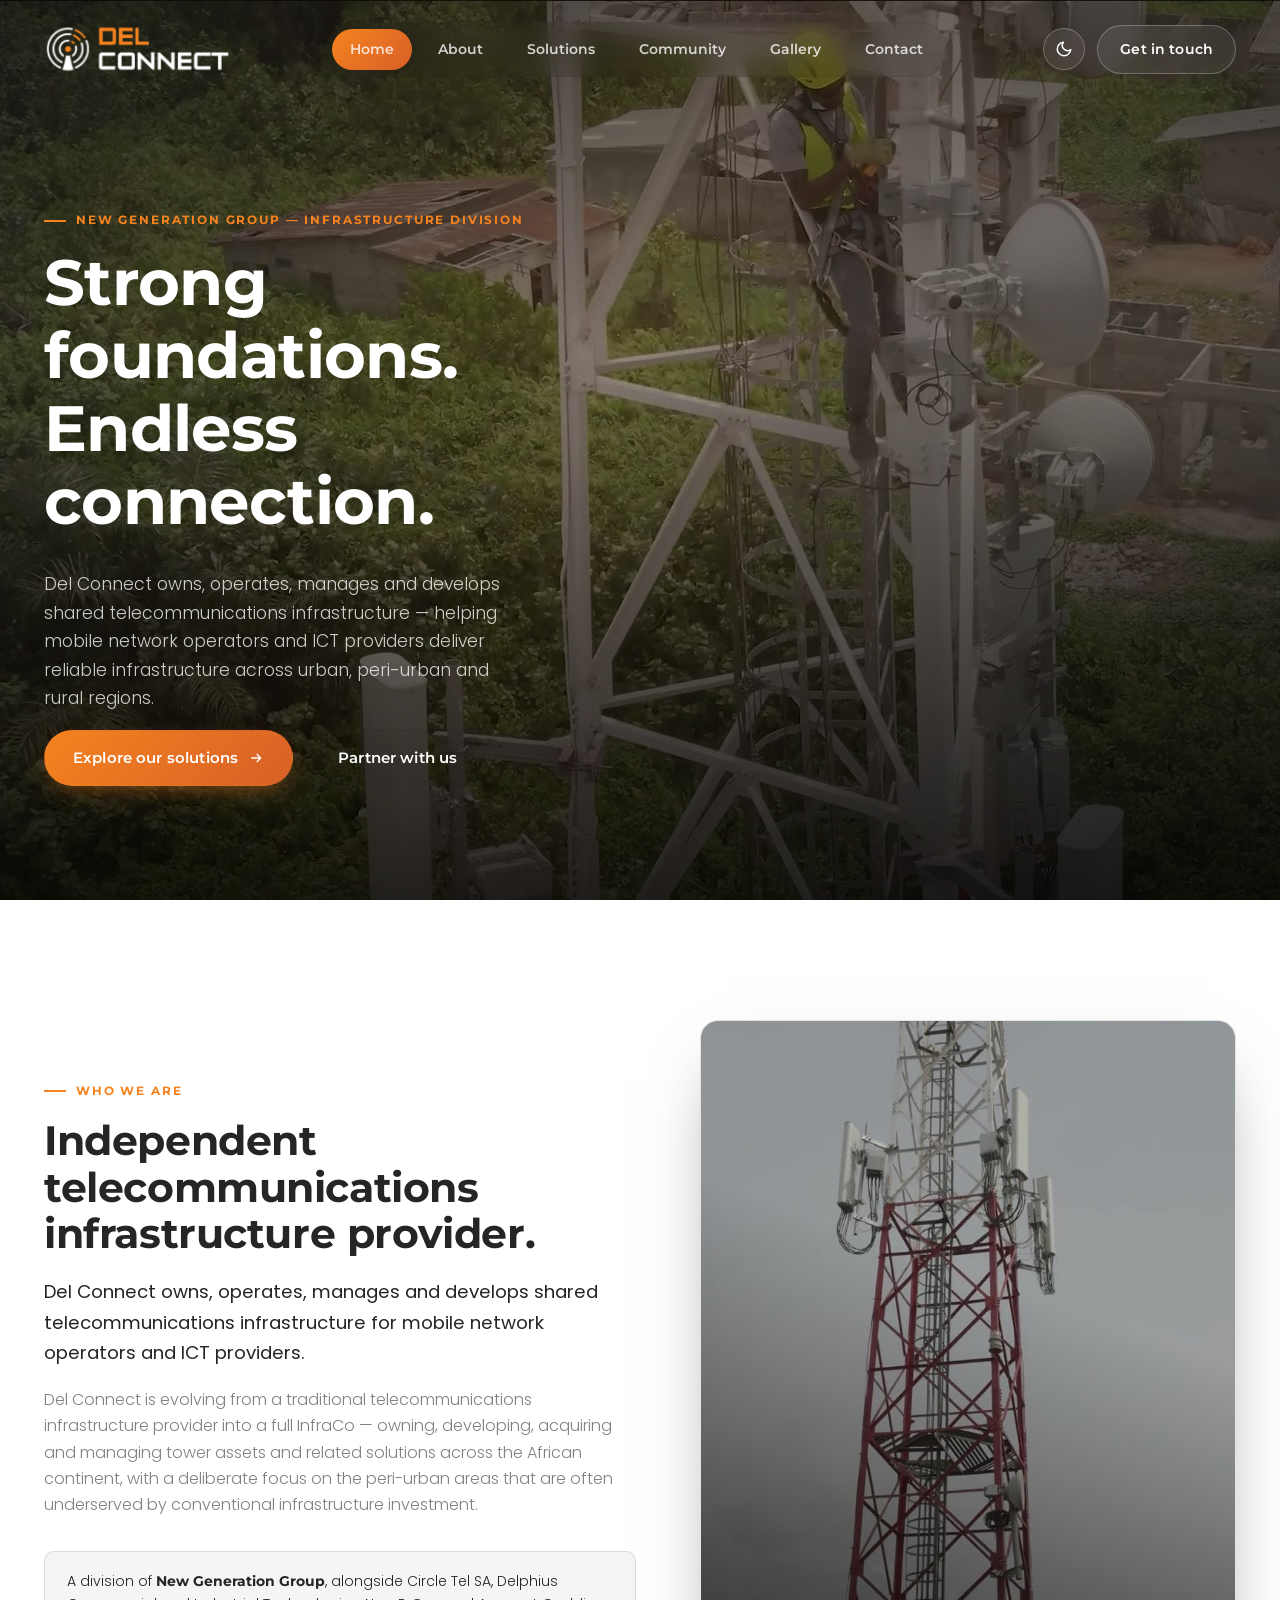
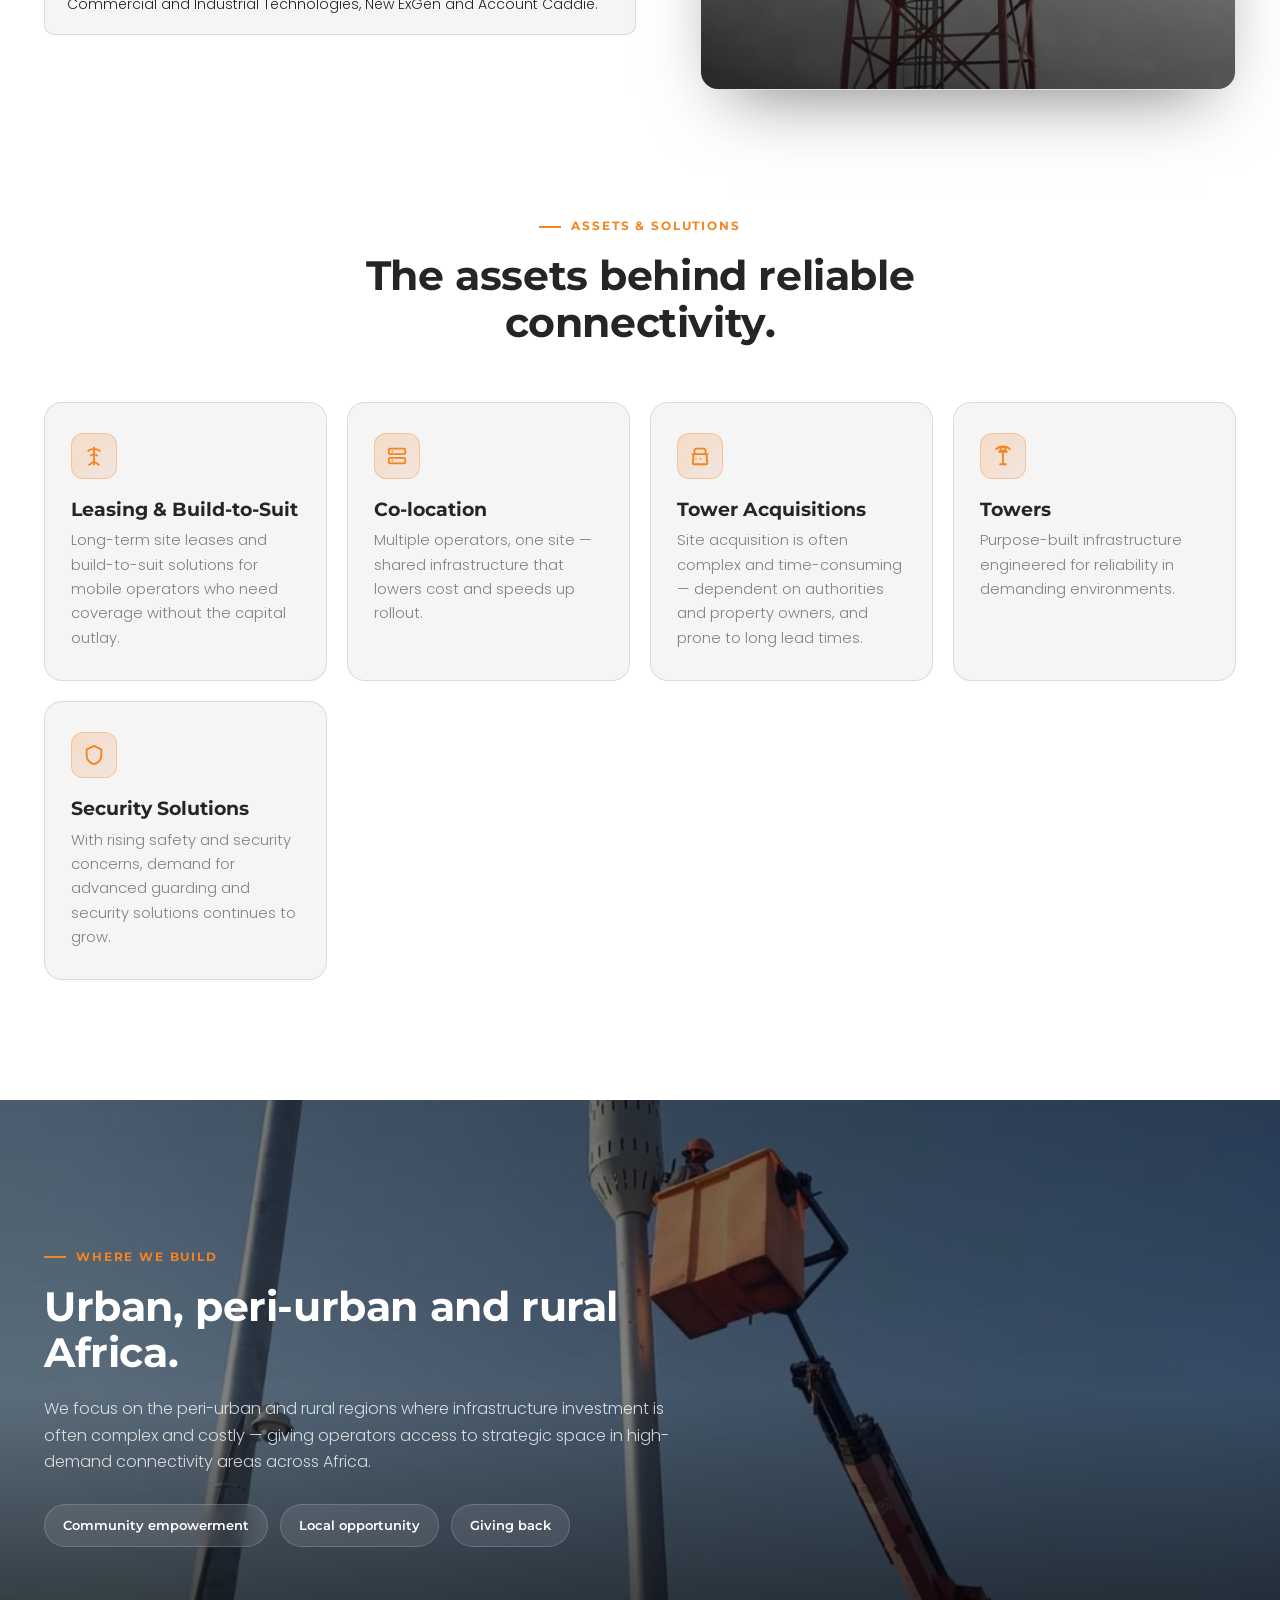
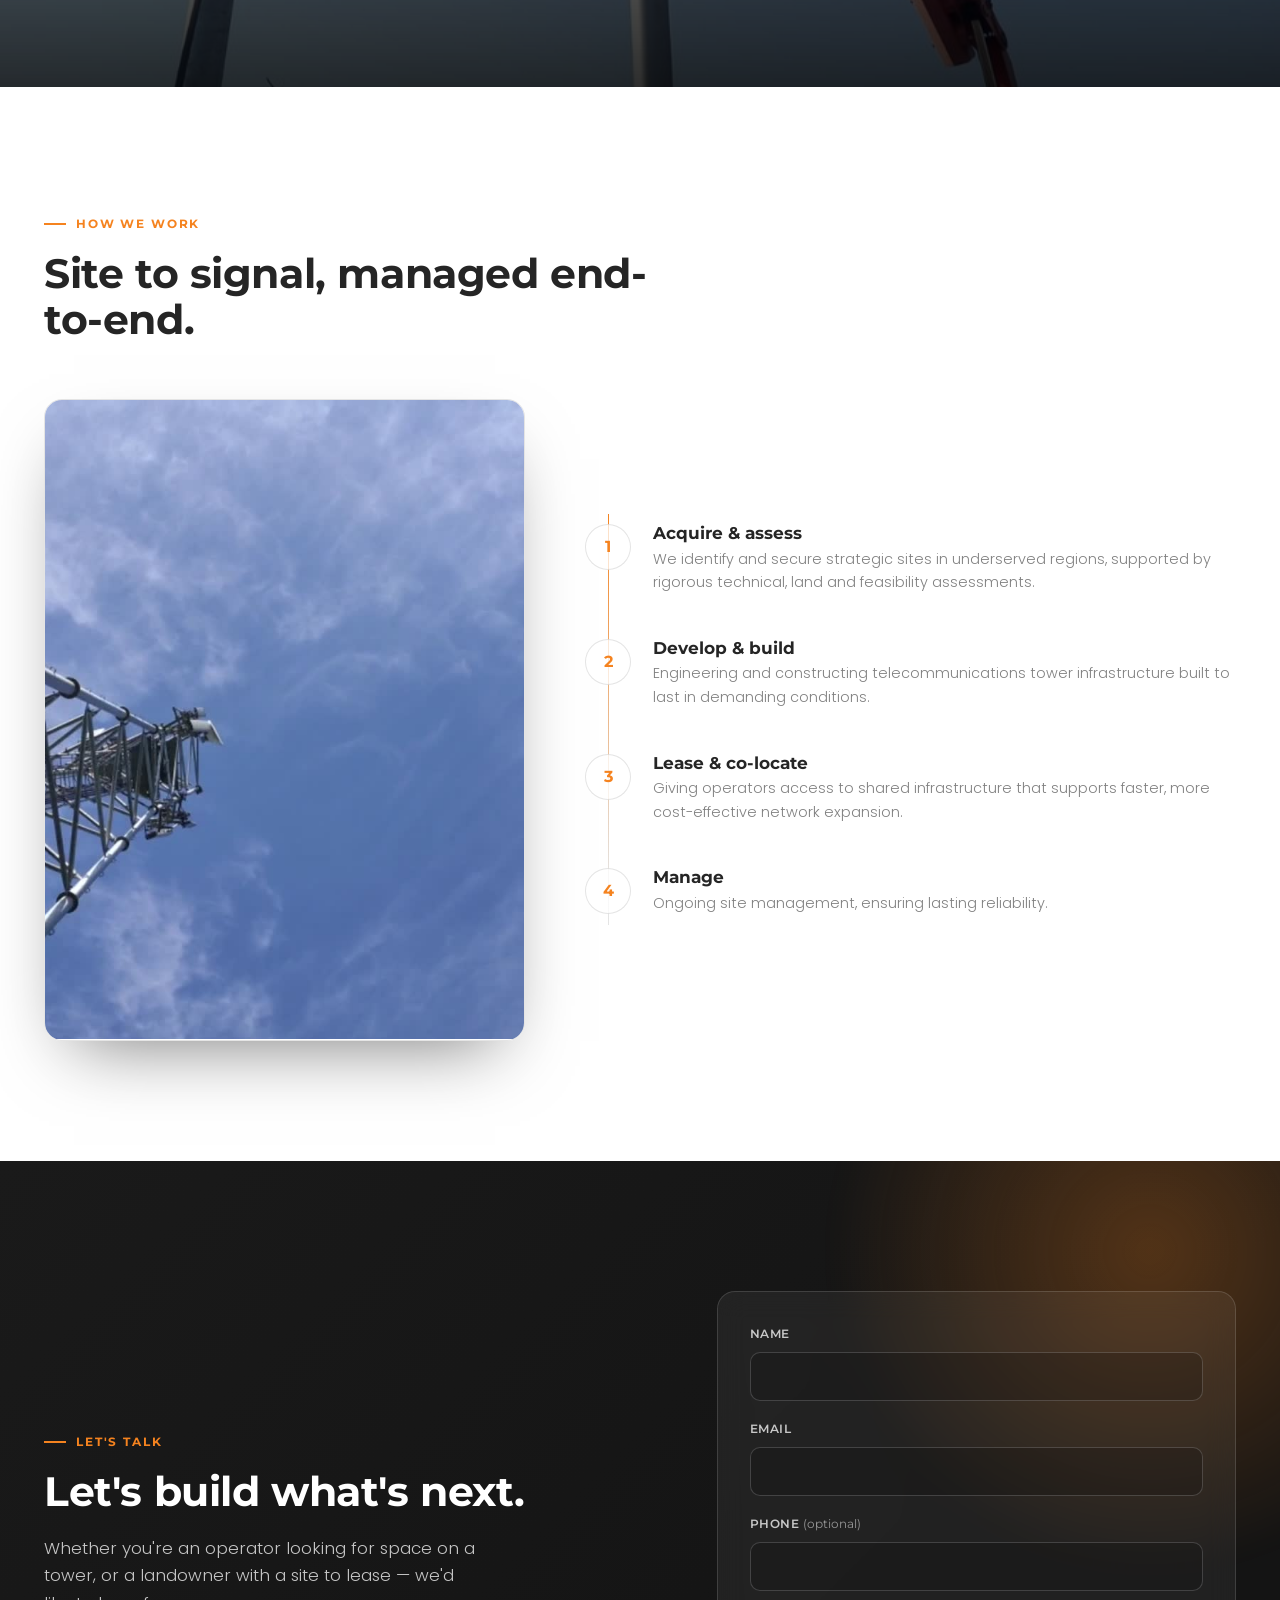
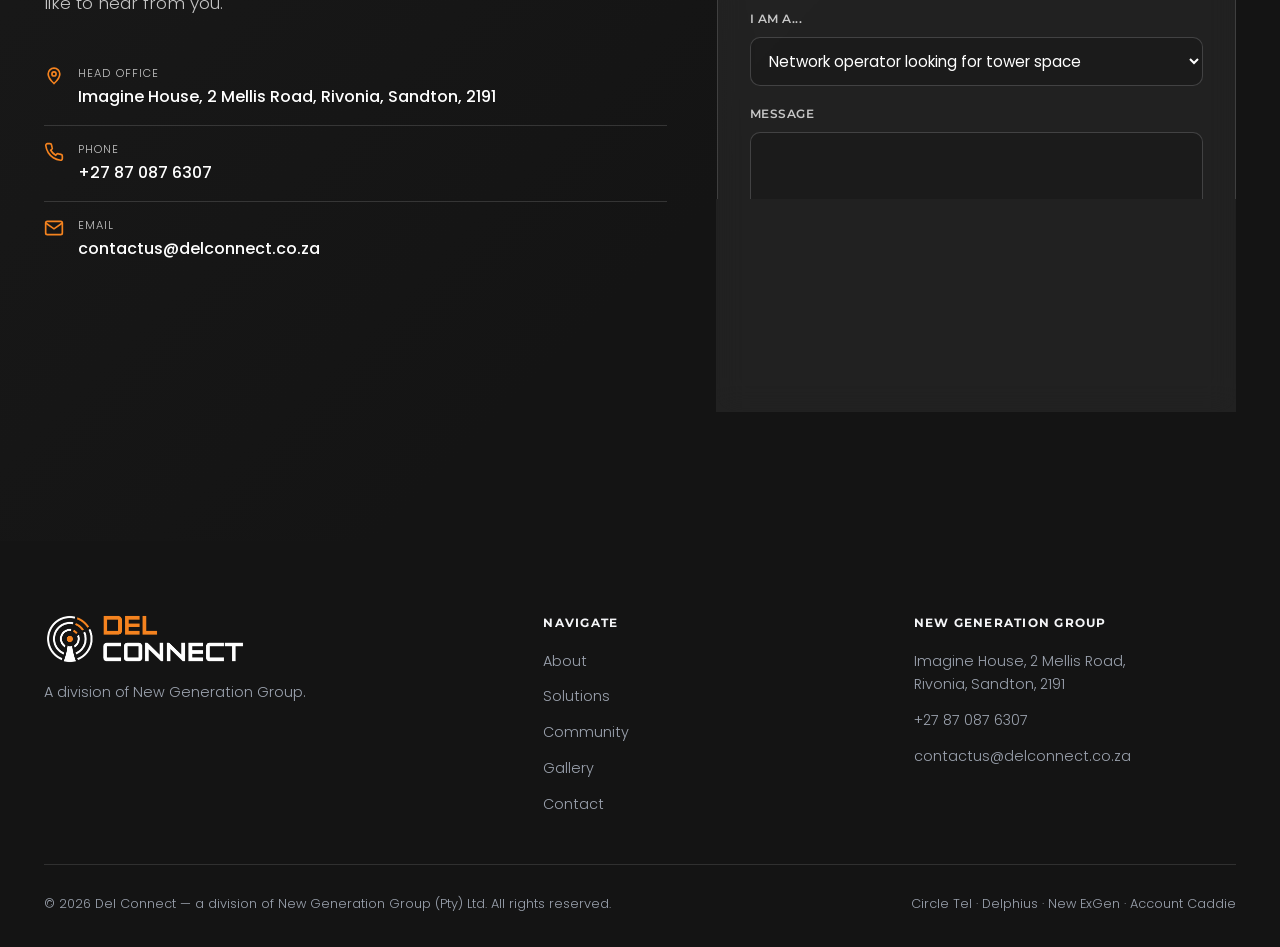
==== commit b8cdf72e: "Replace static contact card with a real working contact form Contact section now has an actual form " ====
--- a/index.html
+++ b/index.html
@@ -236,38 +236,63 @@
         <span class="eyebrow">Let's talk</span>
         <h2>Let's build what's next.</h2>
         <p style="max-width:44ch; font-size:1.05rem;">Whether you're an operator looking for space on a tower, or a landowner with a site to lease — we'd like to hear from you.</p>
-        <div class="hero-actions" style="margin-top:8px;">
-          <a href="mailto:contactus@delconnect.co.za" class="btn btn-primary">
-            Email us
-            <svg class="arrow" viewBox="0 0 24 24" fill="none" stroke="currentColor" stroke-width="2"><path d="M5 12h14M13 6l6 6-6 6"/></svg>
-          </a>
-          <a href="tel:+27870876307" class="btn btn-ghost">+27 87 087 6307</a>
-        </div>
-      </div>
-
-      <div class="contact-card" data-animate>
-        <div class="contact-row">
-          <svg viewBox="0 0 24 24" fill="none" stroke="currentColor" stroke-width="2"><path d="M12 21s-7-6.4-7-11.5A7 7 0 0 1 19 9.5C19 14.6 12 21 12 21Z"/><circle cx="12" cy="9.5" r="2.5"/></svg>
-          <div>
-            <div class="label">Head office</div>
-            <div class="value">Imagine House, 2 Mellis Road, Rivonia, Sandton, 2191</div>
+
+        <div class="contact-info-list">
+          <div class="contact-row">
+            <svg viewBox="0 0 24 24" fill="none" stroke="currentColor" stroke-width="2"><path d="M12 21s-7-6.4-7-11.5A7 7 0 0 1 19 9.5C19 14.6 12 21 12 21Z"/><circle cx="12" cy="9.5" r="2.5"/></svg>
+            <div>
+              <div class="label">Head office</div>
+              <div class="value">Imagine House, 2 Mellis Road, Rivonia, Sandton, 2191</div>
+            </div>
           </div>
-        </div>
-        <div class="contact-row">
-          <svg viewBox="0 0 24 24" fill="none" stroke="currentColor" stroke-width="2"><path d="M22 16.92v3a2 2 0 0 1-2.18 2 19.8 19.8 0 0 1-8.63-3.07 19.5 19.5 0 0 1-6-6 19.8 19.8 0 0 1-3.07-8.67A2 2 0 0 1 4.11 2h3a2 2 0 0 1 2 1.72c.13.99.36 1.96.68 2.9a2 2 0 0 1-.45 2.11L8.09 9.91a16 16 0 0 0 6 6l1.18-1.25a2 2 0 0 1 2.11-.45c.94.32 1.91.55 2.9.68A2 2 0 0 1 22 16.92Z"/></svg>
-          <div>
-            <div class="label">Phone</div>
-            <div class="value">+27 87 087 6307</div>
+          <div class="contact-row">
+            <svg viewBox="0 0 24 24" fill="none" stroke="currentColor" stroke-width="2"><path d="M22 16.92v3a2 2 0 0 1-2.18 2 19.8 19.8 0 0 1-8.63-3.07 19.5 19.5 0 0 1-6-6 19.8 19.8 0 0 1-3.07-8.67A2 2 0 0 1 4.11 2h3a2 2 0 0 1 2 1.72c.13.99.36 1.96.68 2.9a2 2 0 0 1-.45 2.11L8.09 9.91a16 16 0 0 0 6 6l1.18-1.25a2 2 0 0 1 2.11-.45c.94.32 1.91.55 2.9.68A2 2 0 0 1 22 16.92Z"/></svg>
+            <div>
+              <div class="label">Phone</div>
+              <div class="value"><a href="tel:+27870876307">+27 87 087 6307</a></div>
+            </div>
           </div>
-        </div>
-        <div class="contact-row">
-          <svg viewBox="0 0 24 24" fill="none" stroke="currentColor" stroke-width="2"><rect x="2" y="4" width="20" height="16" rx="2"/><path d="m22 6-10 7L2 6"/></svg>
-          <div>
-            <div class="label">Email</div>
-            <div class="value">contactus@delconnect.co.za</div>
+          <div class="contact-row">
+            <svg viewBox="0 0 24 24" fill="none" stroke="currentColor" stroke-width="2"><rect x="2" y="4" width="20" height="16" rx="2"/><path d="m22 6-10 7L2 6"/></svg>
+            <div>
+              <div class="label">Email</div>
+              <div class="value"><a href="mailto:contactus@delconnect.co.za">contactus@delconnect.co.za</a></div>
+            </div>
           </div>
         </div>
       </div>
+
+      <form class="contact-form" id="contactForm" data-animate>
+        <div class="form-row">
+          <label for="cf-name">Name</label>
+          <input type="text" id="cf-name" name="name" required autocomplete="name">
+        </div>
+        <div class="form-row">
+          <label for="cf-email">Email</label>
+          <input type="email" id="cf-email" name="email" required autocomplete="email">
+        </div>
+        <div class="form-row">
+          <label for="cf-phone">Phone <span class="optional">(optional)</span></label>
+          <input type="tel" id="cf-phone" name="phone" autocomplete="tel">
+        </div>
+        <div class="form-row">
+          <label for="cf-type">I am a...</label>
+          <select id="cf-type" name="type">
+            <option value="Network operator">Network operator looking for tower space</option>
+            <option value="Landowner">Landowner with a site to lease</option>
+            <option value="General enquiry">General enquiry</option>
+          </select>
+        </div>
+        <div class="form-row">
+          <label for="cf-message">Message</label>
+          <textarea id="cf-message" name="message" rows="4" required></textarea>
+        </div>
+        <button type="submit" class="btn btn-primary">
+          Send message
+          <svg class="arrow" viewBox="0 0 24 24" fill="none" stroke="currentColor" stroke-width="2"><path d="M5 12h14M13 6l6 6-6 6"/></svg>
+        </button>
+        <p class="form-note" id="formNote">Submitting opens your email app with this message pre-filled, ready to send to contactus@delconnect.co.za.</p>
+      </form>
     </div>
   </section>
 
--- a/assets/css/style.css
+++ b/assets/css/style.css
@@ -557,19 +557,68 @@
   gap: 50px;
   align-items: center;
 }
-.contact-card {
+.contact-info-list { margin-top: 32px; }
+.contact-row { display: flex; gap: 14px; padding: 14px 0; border-bottom: 1px solid rgba(244,245,247,0.14); }
+.contact-row:last-child { border-bottom: none; }
+.contact-row svg { width: 20px; height: 20px; color: var(--ngg-orange); flex-shrink: 0; margin-top: 2px; }
+.contact-row .label { font-size: 0.7rem; letter-spacing: 0.1em; text-transform: uppercase; color: var(--ink-muted); margin-bottom: 2px; }
+.contact-row .value { color: var(--ink); font-weight: 500; }
+.contact-row .value a:hover { color: var(--ngg-orange); }
+
+/* ---- Contact form ---- */
+.contact-form {
   padding: 32px;
   border-radius: var(--radius);
   background: rgba(244,245,247,0.06);
   border: 1px solid rgba(244,245,247,0.14);
   backdrop-filter: blur(14px);
   -webkit-backdrop-filter: blur(14px);
-}
-.contact-row { display: flex; gap: 14px; padding: 14px 0; border-bottom: 1px solid rgba(244,245,247,0.14); }
-.contact-row:last-child { border-bottom: none; }
-.contact-row svg { width: 20px; height: 20px; color: var(--ngg-orange); flex-shrink: 0; margin-top: 2px; }
-.contact-row .label { font-size: 0.7rem; letter-spacing: 0.1em; text-transform: uppercase; color: var(--ink-muted); margin-bottom: 2px; }
-.contact-row .value { color: var(--ink); font-weight: 500; }
+  display: flex;
+  flex-direction: column;
+  gap: 18px;
+}
+.form-row { display: flex; flex-direction: column; gap: 8px; }
+.form-row label {
+  font-family: var(--font-primary);
+  font-size: 0.76rem;
+  font-weight: 600;
+  letter-spacing: 0.04em;
+  text-transform: uppercase;
+  color: var(--ink-muted);
+}
+.form-row label .optional { text-transform: none; font-weight: 400; letter-spacing: normal; opacity: 0.7; }
+.form-row input,
+.form-row select,
+.form-row textarea {
+  width: 100%;
+  padding: 12px 14px;
+  border-radius: var(--radius-sm);
+  border: 1px solid rgba(244,245,247,0.18);
+  background: rgba(0,0,0,0.18);
+  color: var(--ink);
+  font-family: var(--font-body);
+  font-size: 0.95rem;
+  transition: border-color 200ms ease, background 200ms ease;
+}
+.form-row textarea { resize: vertical; min-height: 90px; }
+.form-row input::placeholder,
+.form-row textarea::placeholder { color: var(--ink-muted); }
+.form-row input:focus,
+.form-row select:focus,
+.form-row textarea:focus {
+  outline: none;
+  border-color: var(--ngg-orange);
+  background: rgba(0,0,0,0.28);
+}
+.form-row select { cursor: pointer; }
+.form-row select option { background: var(--deep-bg-2); color: #fff; }
+.contact-form .btn { align-self: flex-start; }
+.form-note {
+  margin: 0;
+  font-size: 0.8rem;
+  color: var(--ink-muted);
+}
+.form-note.success { color: var(--ngg-orange); font-weight: 600; }
 
 /* ==========================================================================
    Page banner (interior pages, e.g. Gallery)
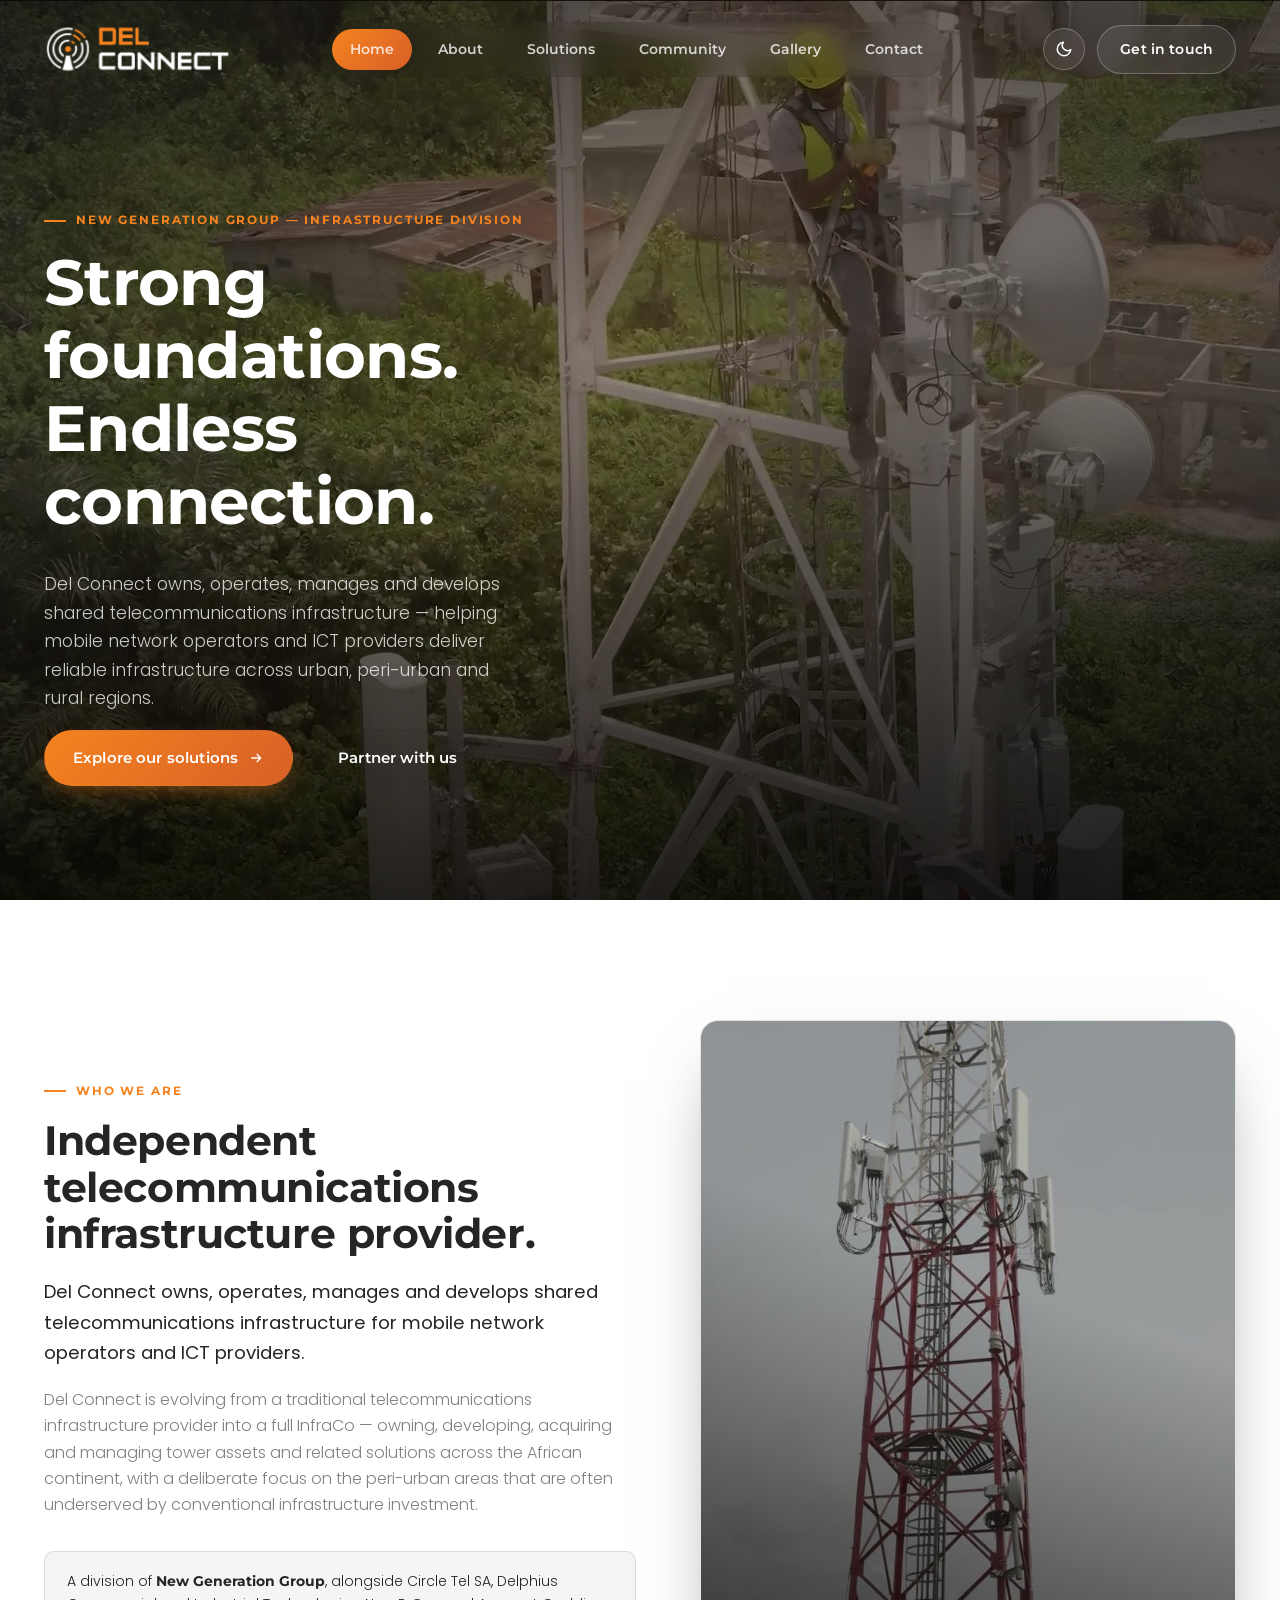
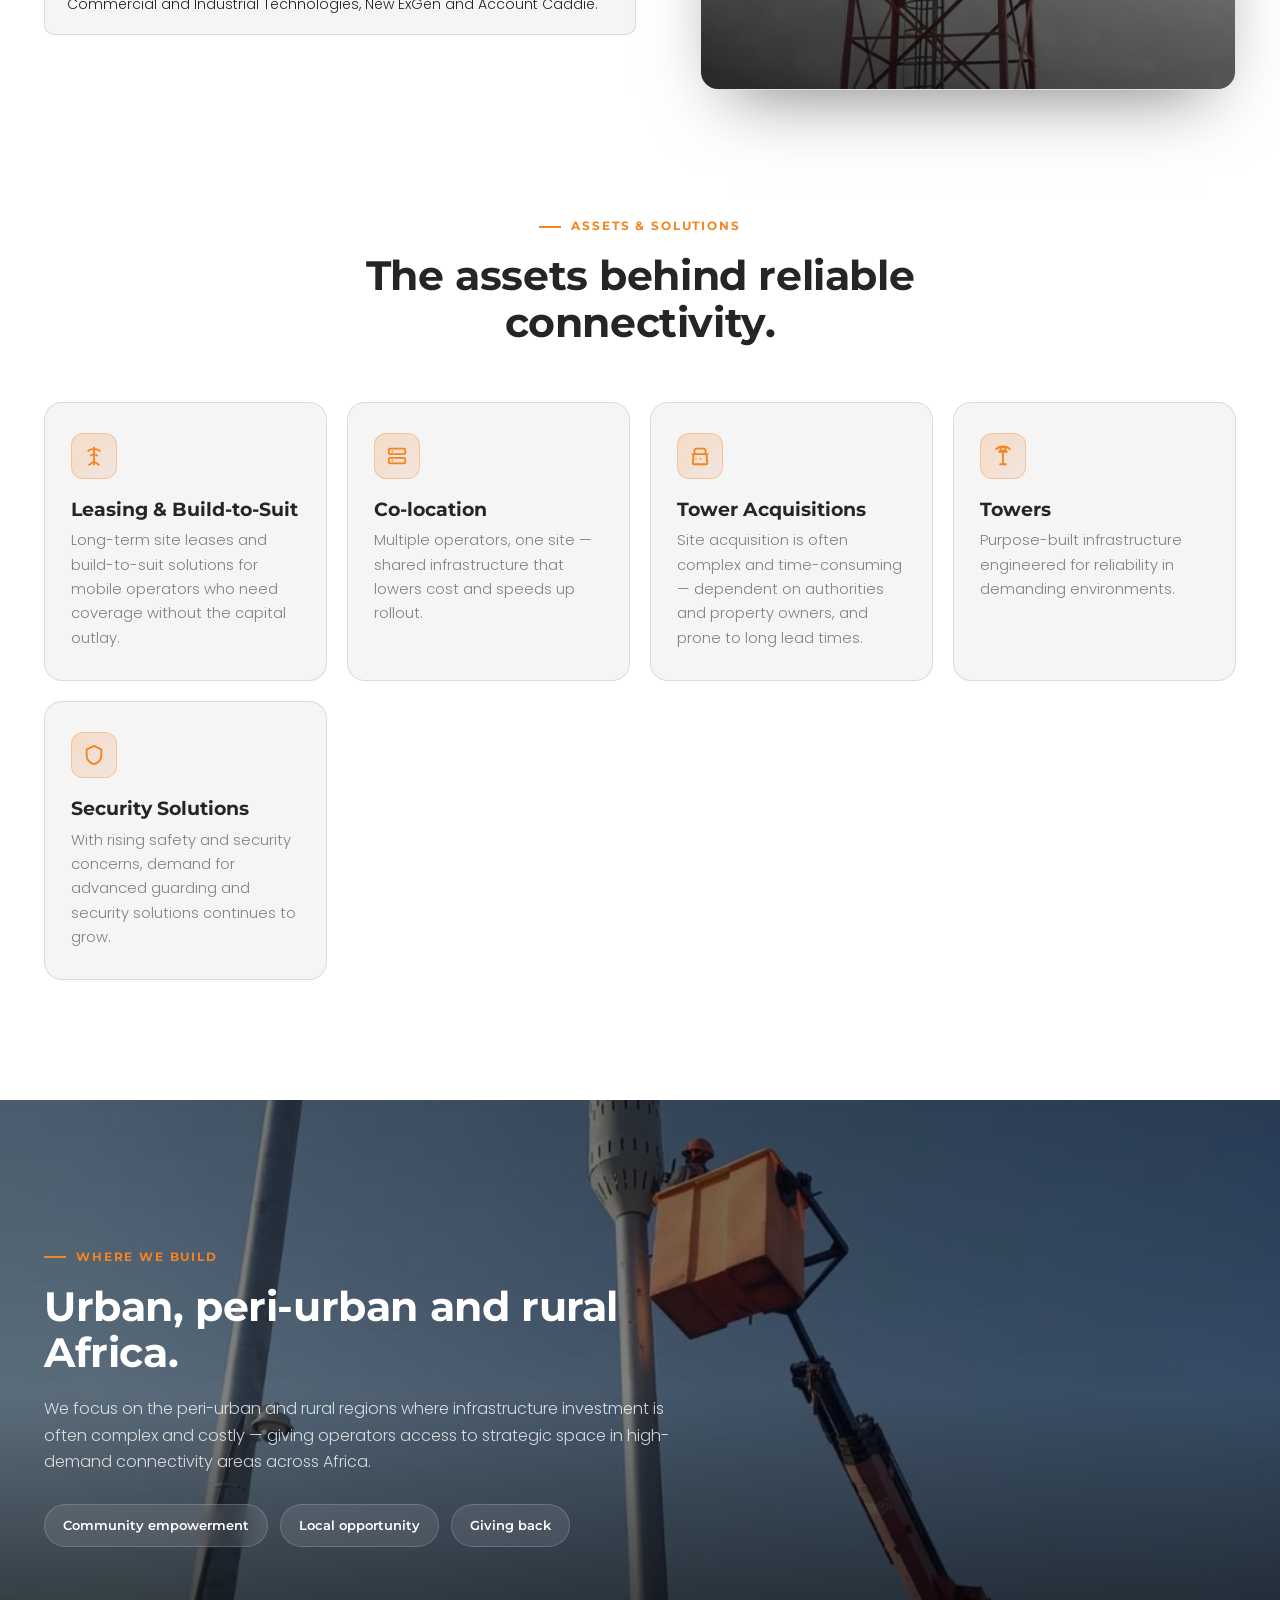
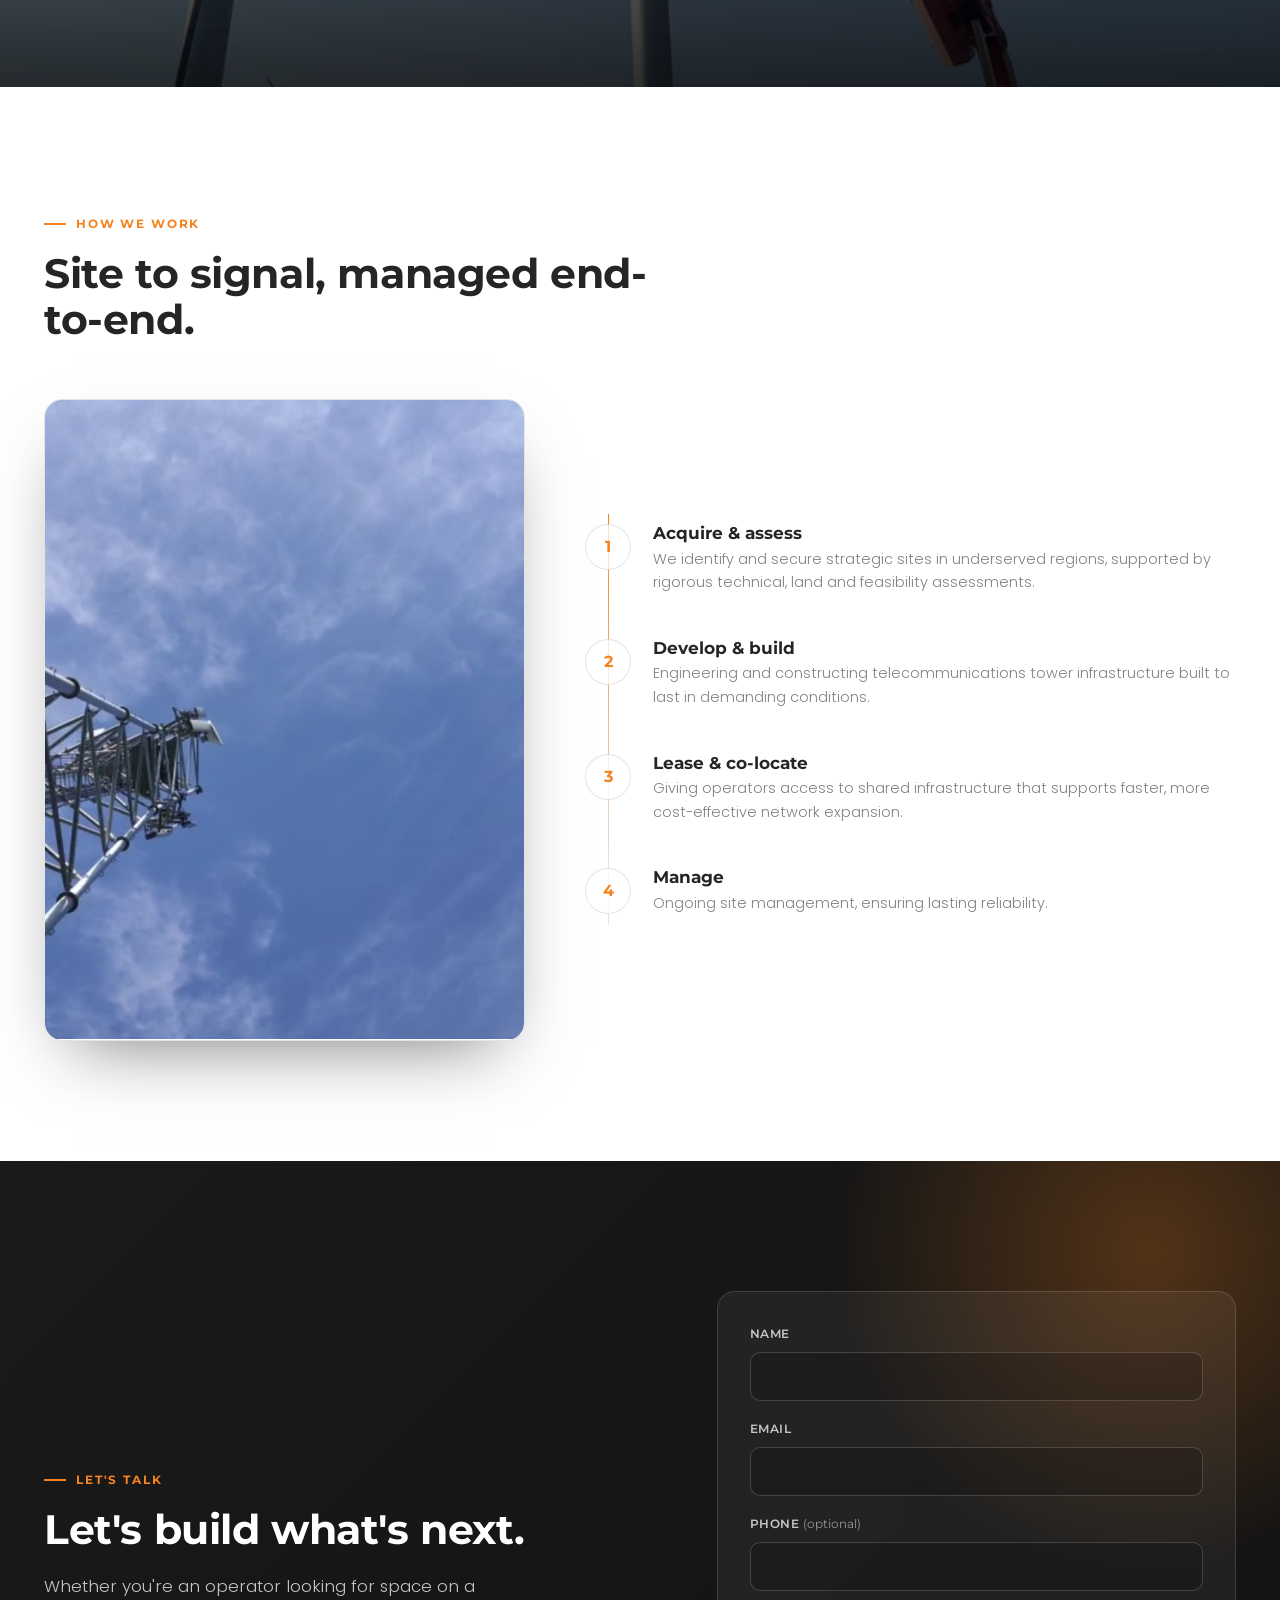
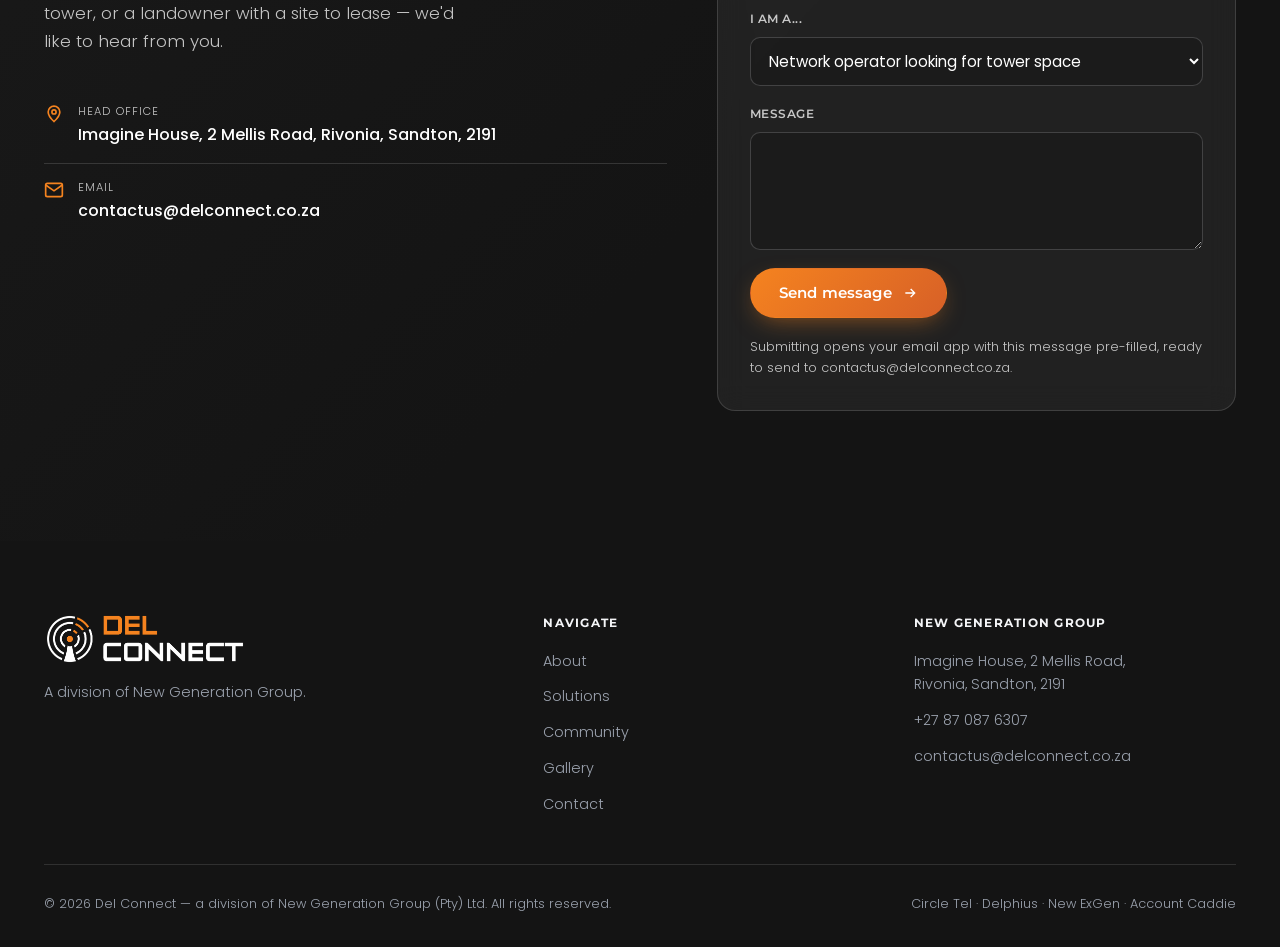
==== commit 1e1ae37a: "Remove phone number from contact info list Drops the Phone row from the Contact section's info list," ====
--- a/index.html
+++ b/index.html
@@ -246,13 +246,6 @@
             </div>
           </div>
           <div class="contact-row">
-            <svg viewBox="0 0 24 24" fill="none" stroke="currentColor" stroke-width="2"><path d="M22 16.92v3a2 2 0 0 1-2.18 2 19.8 19.8 0 0 1-8.63-3.07 19.5 19.5 0 0 1-6-6 19.8 19.8 0 0 1-3.07-8.67A2 2 0 0 1 4.11 2h3a2 2 0 0 1 2 1.72c.13.99.36 1.96.68 2.9a2 2 0 0 1-.45 2.11L8.09 9.91a16 16 0 0 0 6 6l1.18-1.25a2 2 0 0 1 2.11-.45c.94.32 1.91.55 2.9.68A2 2 0 0 1 22 16.92Z"/></svg>
-            <div>
-              <div class="label">Phone</div>
-              <div class="value"><a href="tel:+27870876307">+27 87 087 6307</a></div>
-            </div>
-          </div>
-          <div class="contact-row">
             <svg viewBox="0 0 24 24" fill="none" stroke="currentColor" stroke-width="2"><rect x="2" y="4" width="20" height="16" rx="2"/><path d="m22 6-10 7L2 6"/></svg>
             <div>
               <div class="label">Email</div>
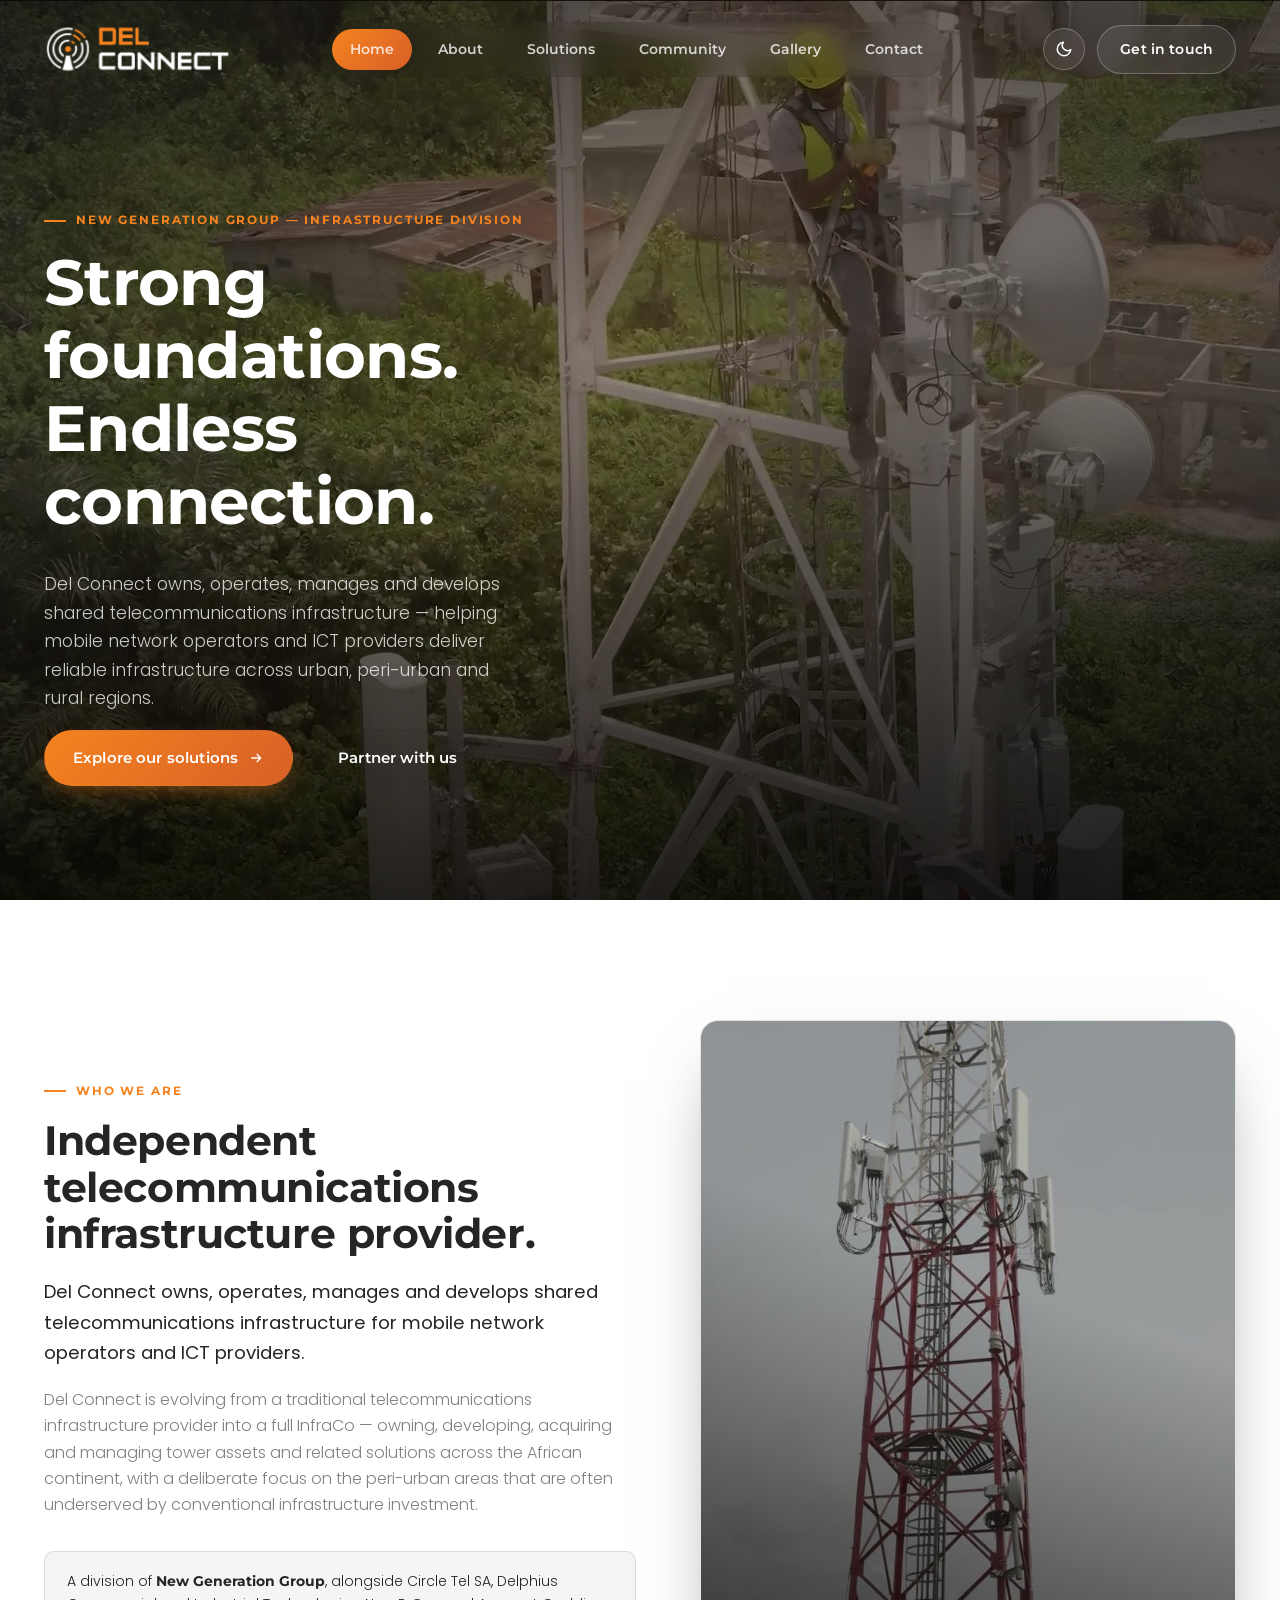
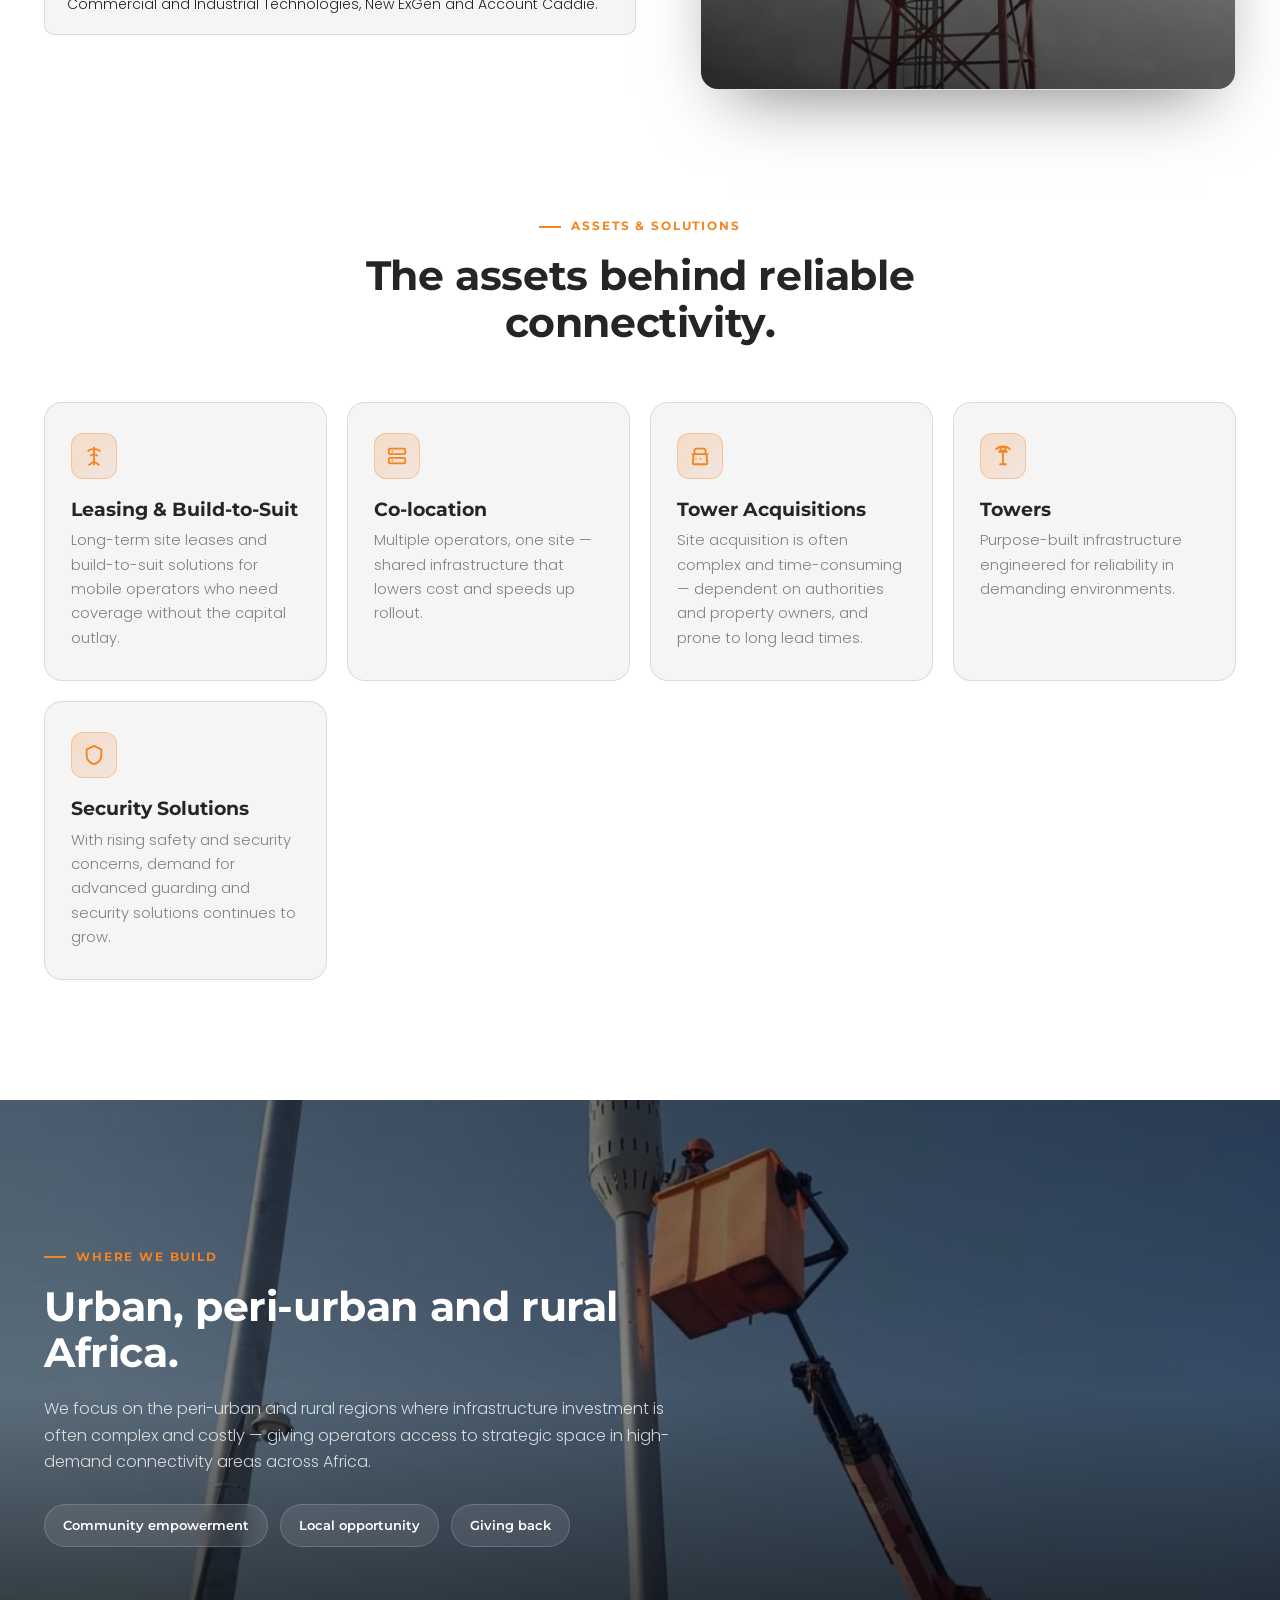
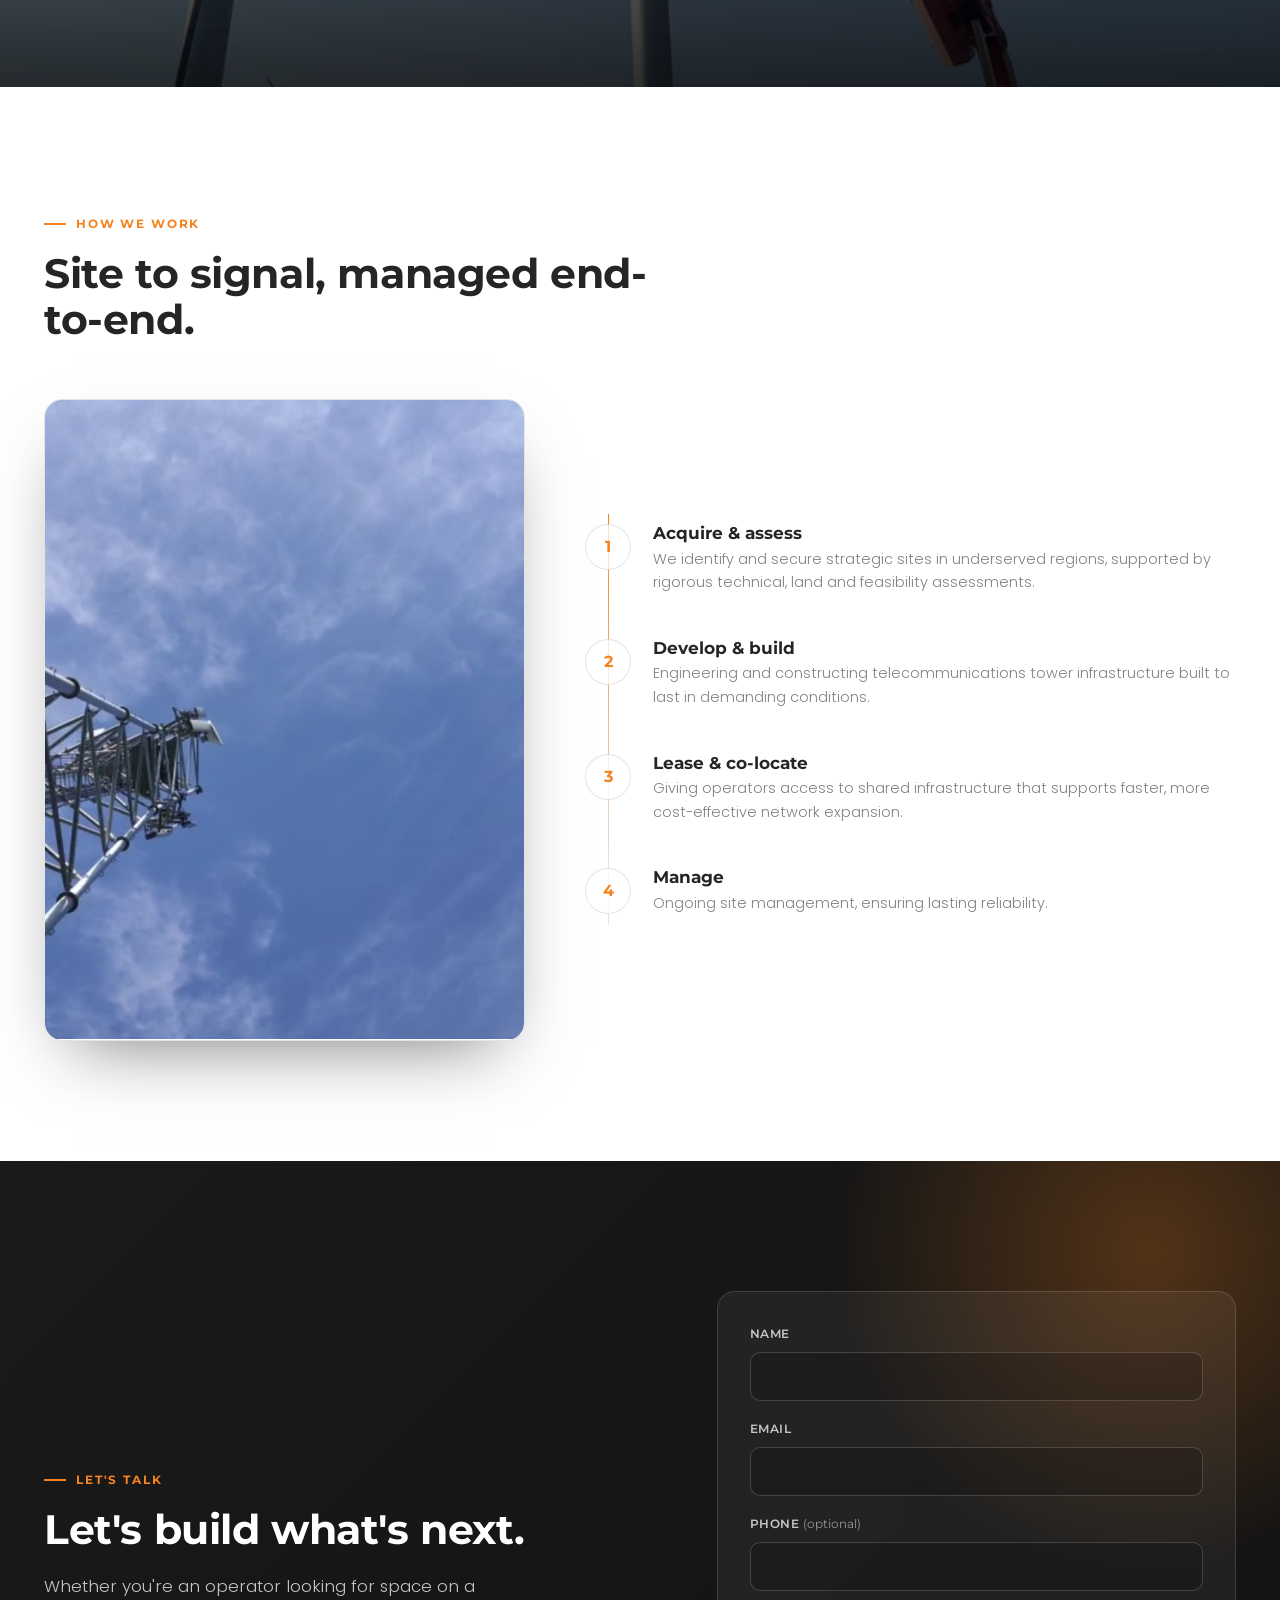
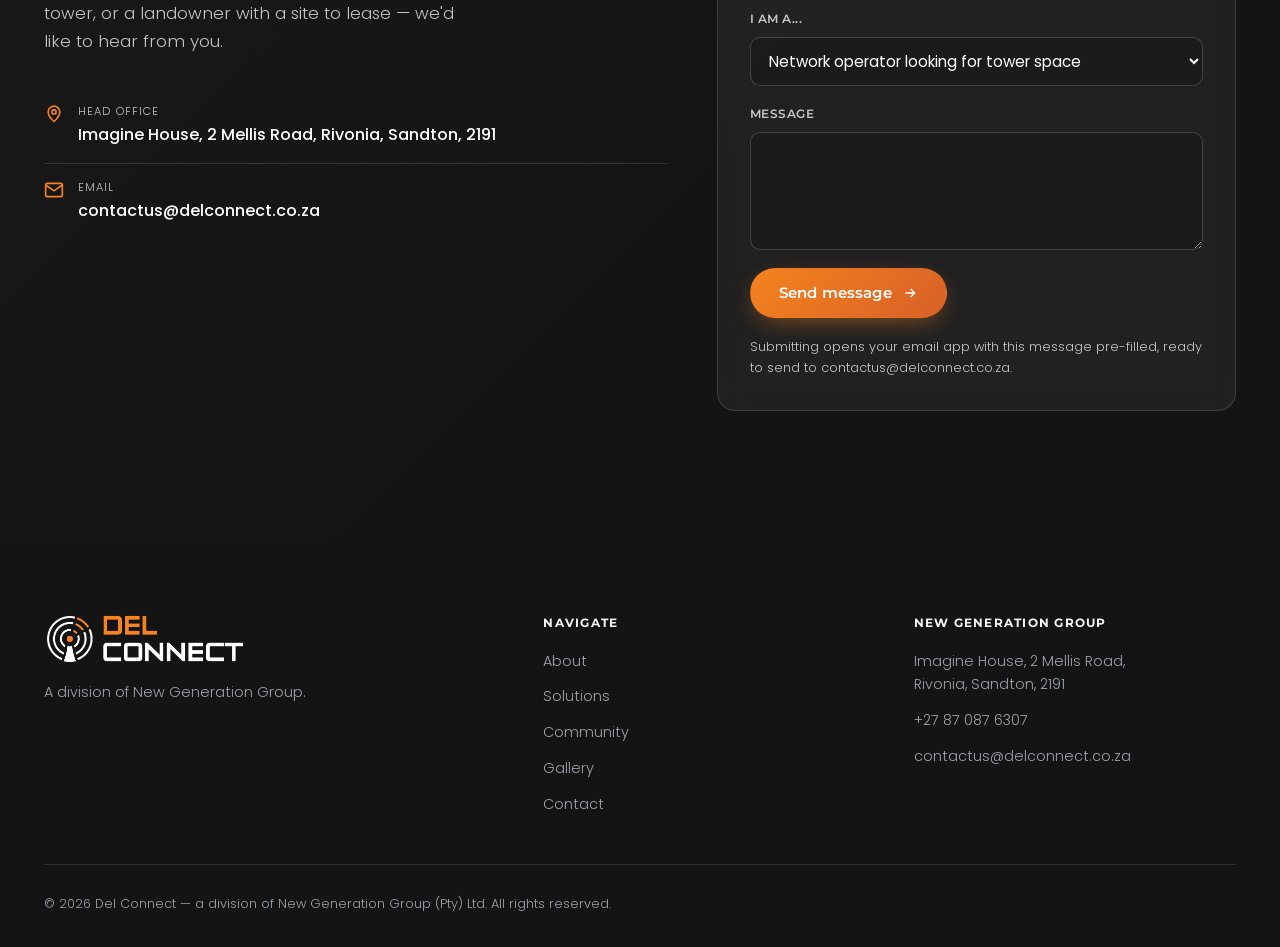
==== commit 1ce14c6a: "Remove sister-division line from footer bottom Drops "Circle Tel · Delphius · New ExGen · Account Ca" ====
--- a/index.html
+++ b/index.html
@@ -325,7 +325,6 @@
 
     <div class="footer-bottom">
       <span>© <span id="year"></span> Del Connect — a division of New Generation Group (Pty) Ltd. All rights reserved.</span>
-      <span>Circle Tel · Delphius · New ExGen · Account Caddie</span>
     </div>
   </div>
 </footer>
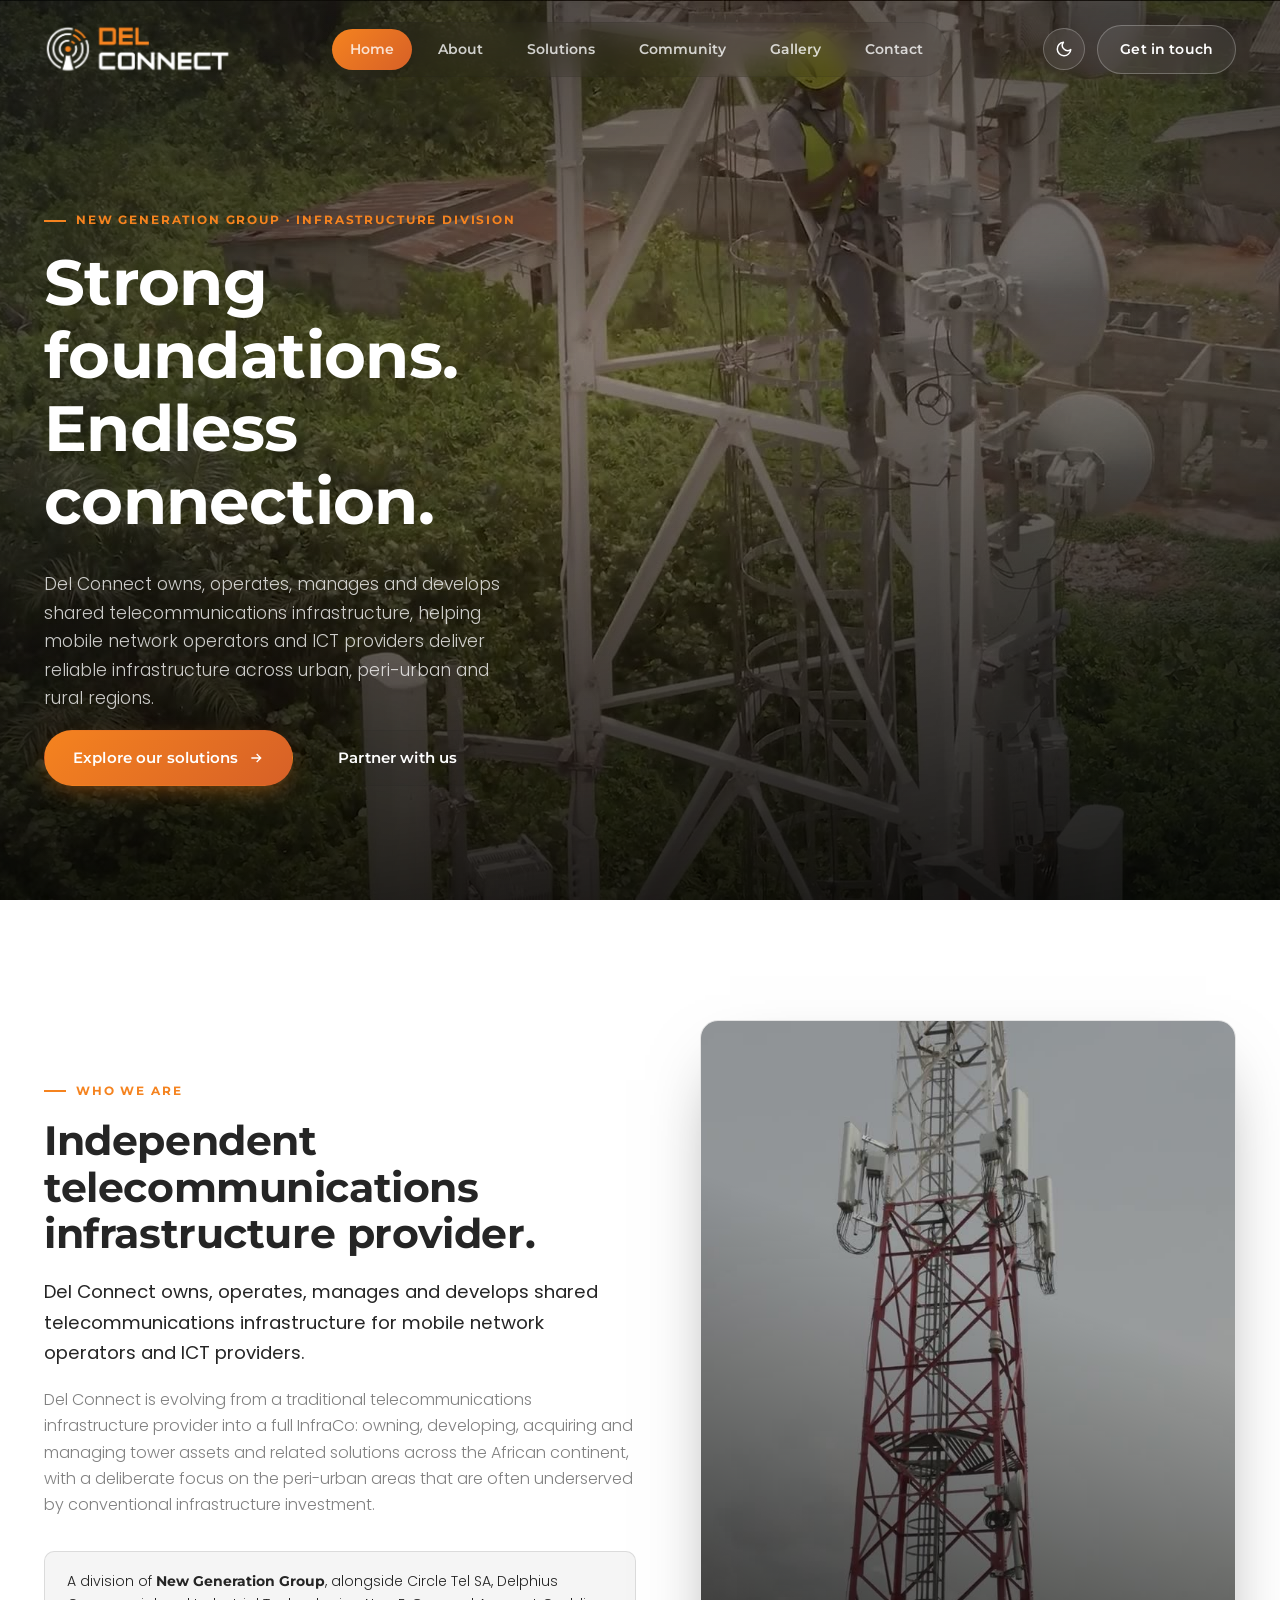
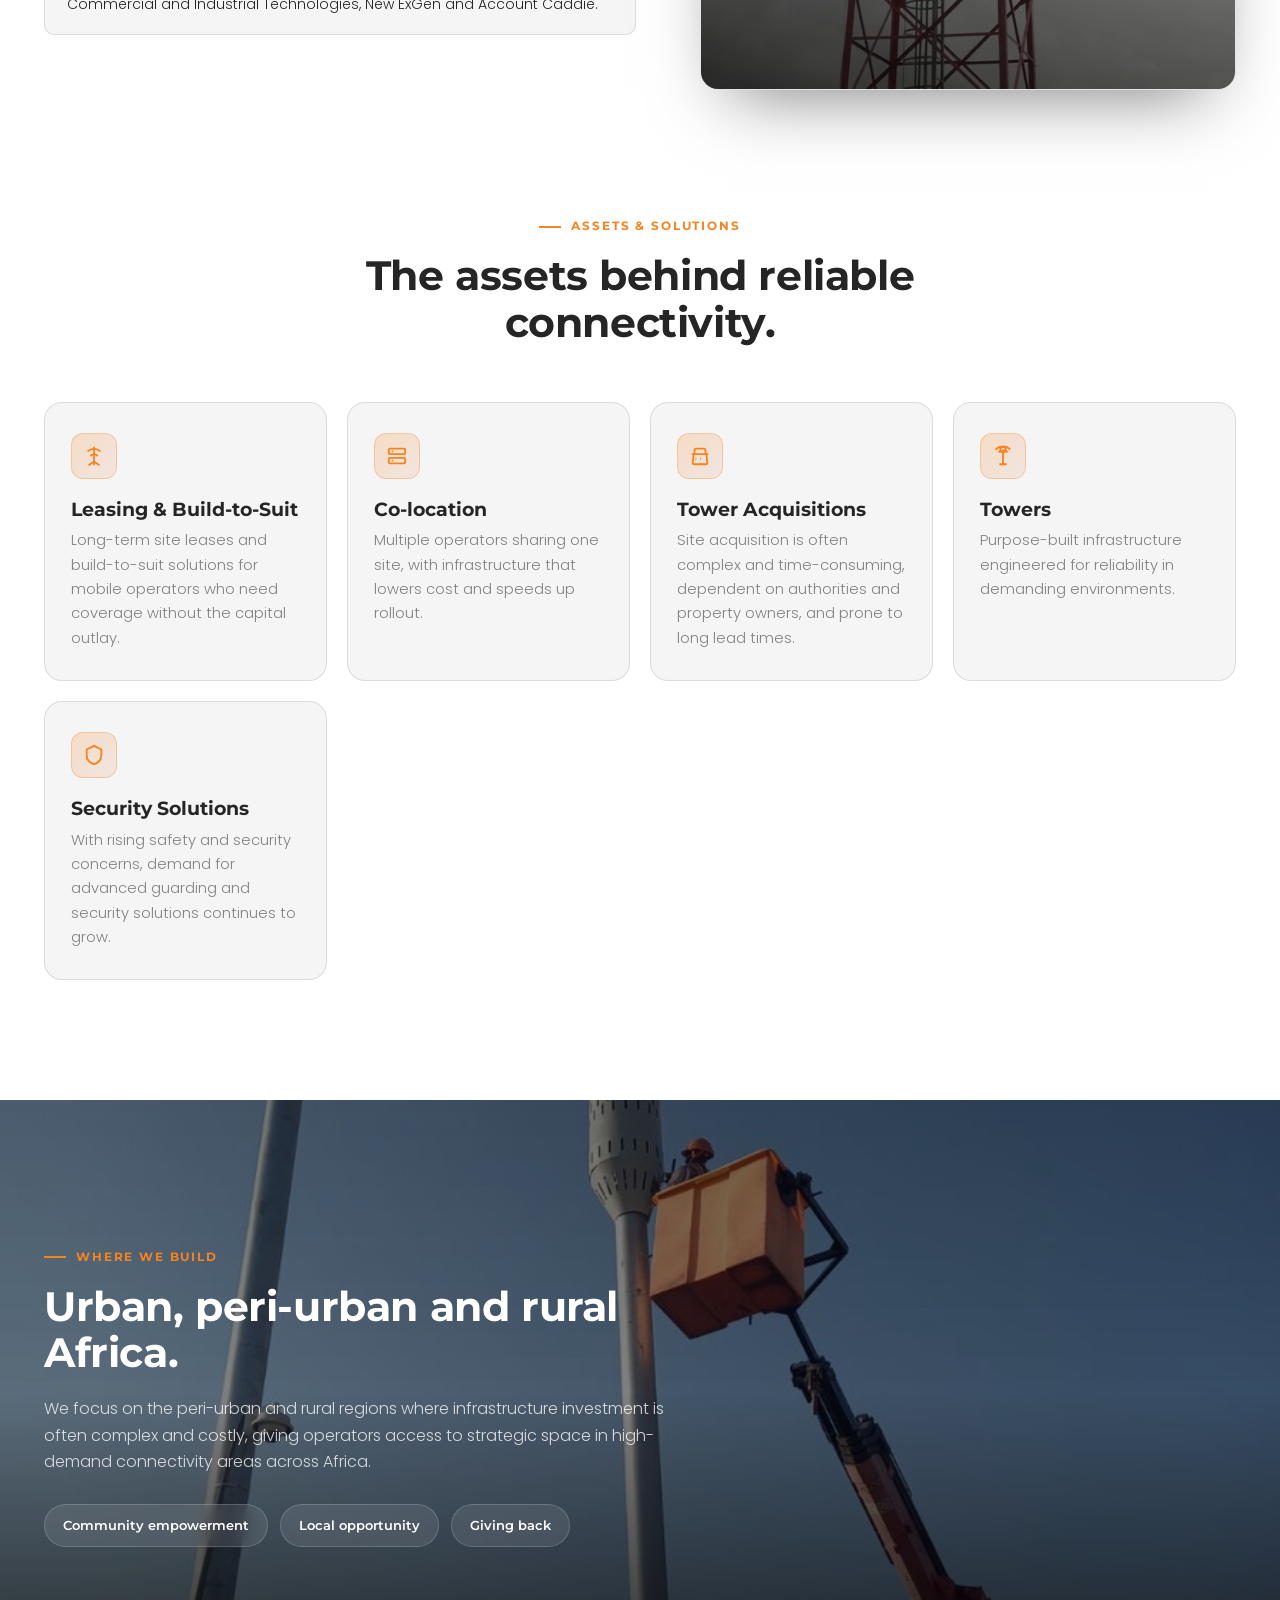
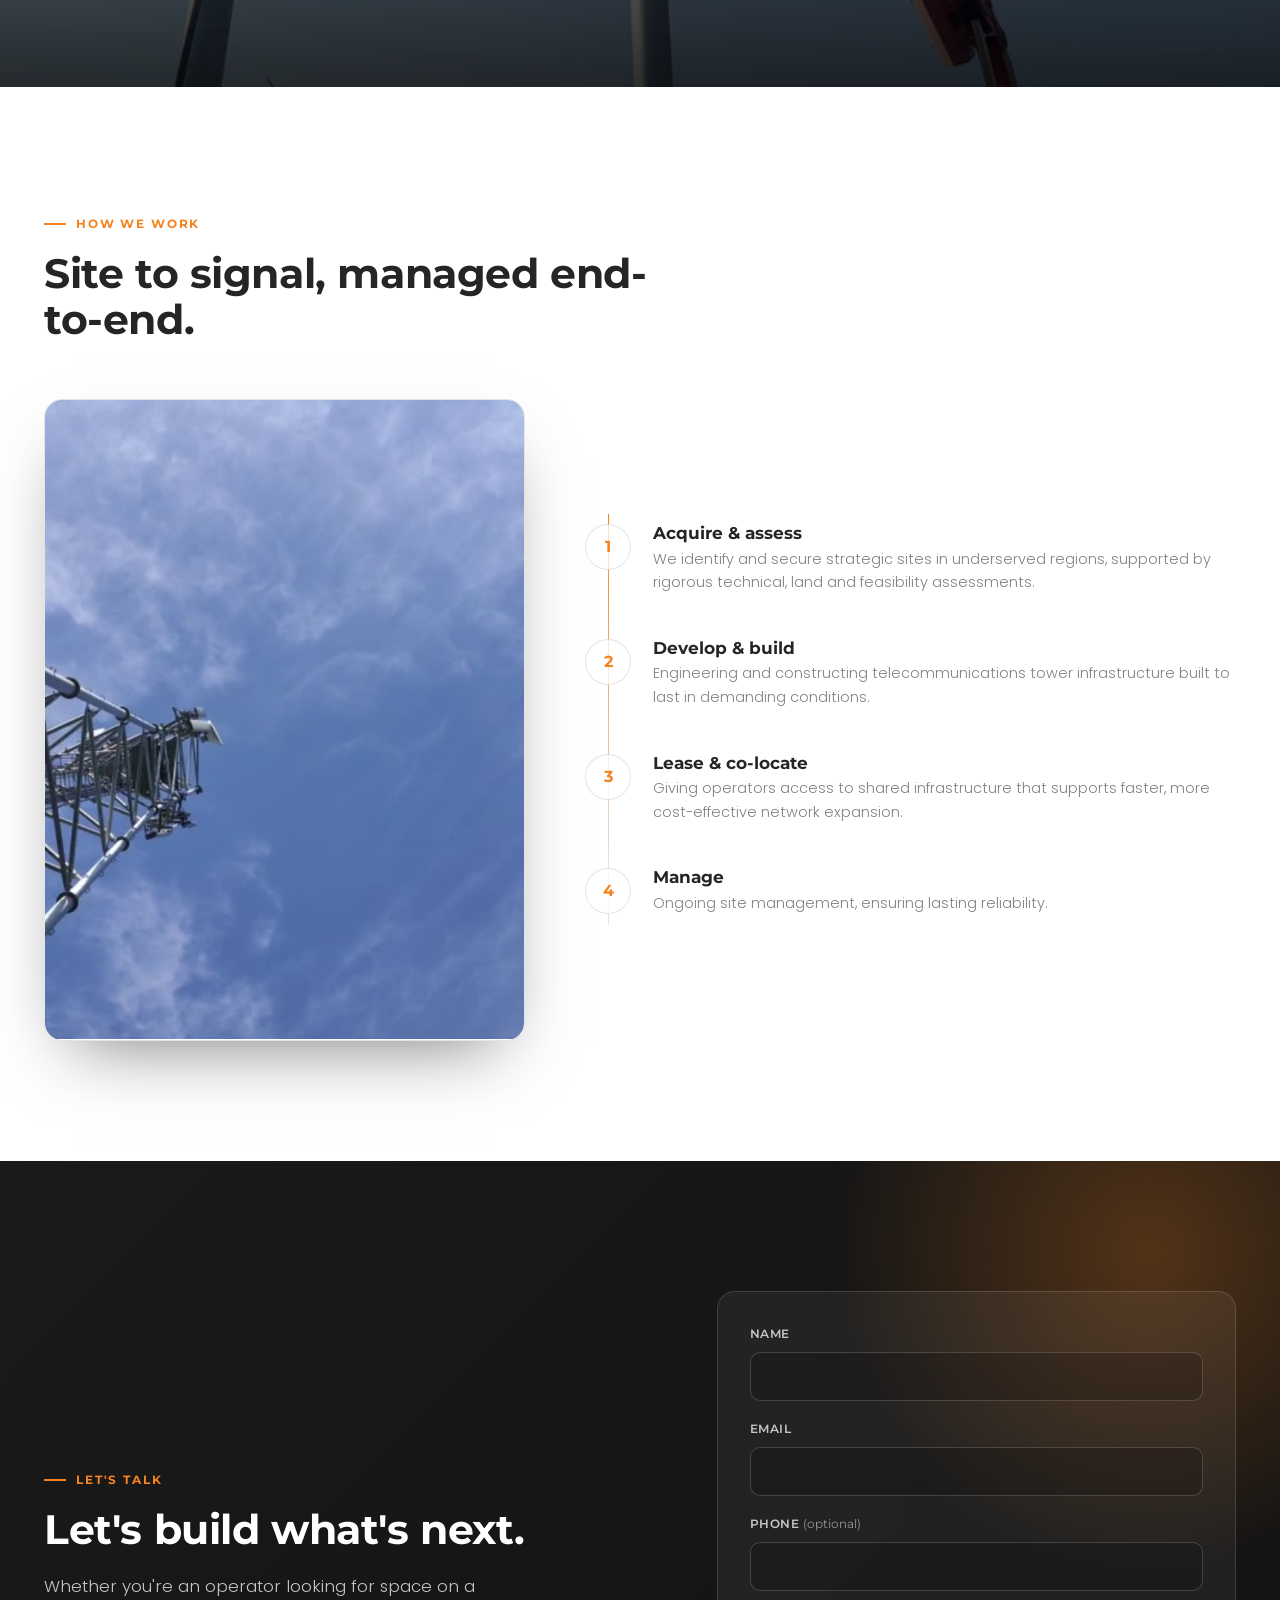
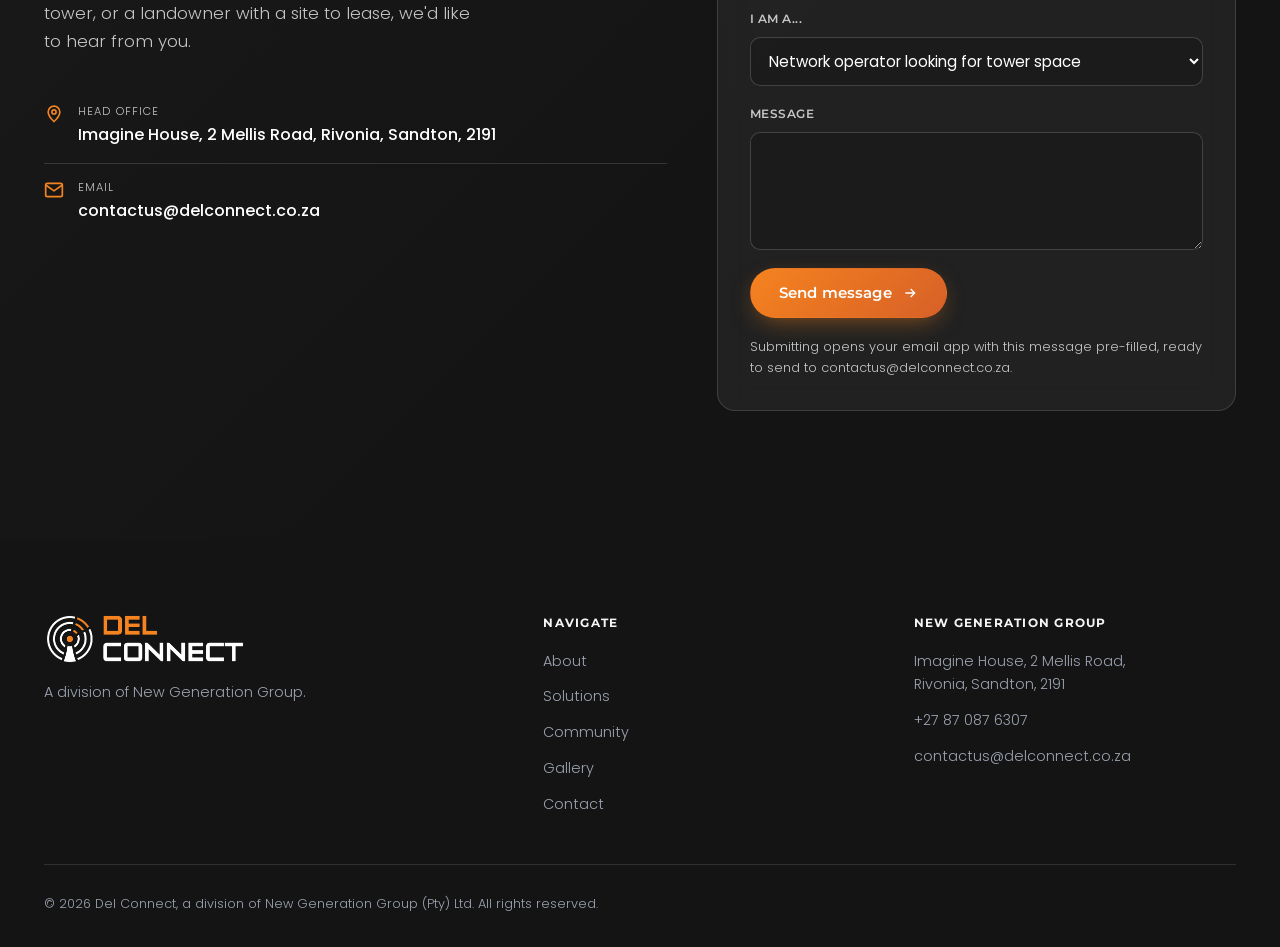
==== commit 01d2a562: "Remove em dashes from all site copy Rewrites every visible em dash across both pages (meta descripti" ====
--- a/index.html
+++ b/index.html
@@ -4,7 +4,7 @@
 <meta charset="UTF-8">
 <meta name="viewport" content="width=device-width, initial-scale=1.0">
 <title>Del Connect | Tower Leasing &amp; Infrastructure Co-location</title>
-<meta name="description" content="Del Connect owns, operates, manages and develops shared telecommunications infrastructure — helping mobile network operators and ICT providers deliver reliable infrastructure across urban, peri-urban and rural regions. A division of New Generation Group.">
+<meta name="description" content="Del Connect owns, operates, manages and develops shared telecommunications infrastructure, helping mobile network operators and ICT providers deliver reliable infrastructure across urban, peri-urban and rural regions. A division of New Generation Group.">
 
 <script>
 (function () {
@@ -83,9 +83,9 @@
     <div class="hero-overlay"></div>
 
     <div class="container hero-content">
-      <span class="eyebrow">New Generation Group — Infrastructure Division</span>
+      <span class="eyebrow">New Generation Group · Infrastructure Division</span>
       <h1>Strong foundations. Endless connection.</h1>
-      <p class="hero-sub">Del Connect owns, operates, manages and develops shared telecommunications infrastructure — helping mobile network operators and ICT providers deliver reliable infrastructure across urban, peri-urban and rural regions.</p>
+      <p class="hero-sub">Del Connect owns, operates, manages and develops shared telecommunications infrastructure, helping mobile network operators and ICT providers deliver reliable infrastructure across urban, peri-urban and rural regions.</p>
       <div class="hero-actions">
         <a href="#solutions" class="btn btn-primary">
           Explore our solutions
@@ -103,7 +103,7 @@
         <span class="eyebrow">Who we are</span>
         <h2>Independent telecommunications infrastructure provider.</h2>
         <p class="lede">Del Connect owns, operates, manages and develops shared telecommunications infrastructure for mobile network operators and ICT providers.</p>
-        <p>Del Connect is evolving from a traditional telecommunications infrastructure provider into a full InfraCo — owning, developing, acquiring and managing tower assets and related solutions across the African continent, with a deliberate focus on the peri-urban areas that are often underserved by conventional infrastructure investment.</p>
+        <p>Del Connect is evolving from a traditional telecommunications infrastructure provider into a full InfraCo: owning, developing, acquiring and managing tower assets and related solutions across the African continent, with a deliberate focus on the peri-urban areas that are often underserved by conventional infrastructure investment.</p>
         <div class="affiliation">
           A division of <strong>New Generation Group</strong>, alongside Circle Tel SA, Delphius Commercial and Industrial Technologies, New&nbsp;ExGen and Account Caddie.
         </div>
@@ -135,13 +135,13 @@
         <div class="sol-card" style="--i:1" data-animate>
           <div class="sol-icon"><svg viewBox="0 0 24 24" fill="none" stroke="currentColor" stroke-width="2"><rect x="3" y="4" width="18" height="6" rx="1.5"/><rect x="3" y="14" width="18" height="6" rx="1.5"/><circle cx="7" cy="7" r="1" fill="currentColor" stroke="none"/><circle cx="7" cy="17" r="1" fill="currentColor" stroke="none"/></svg></div>
           <h3>Co-location</h3>
-          <p>Multiple operators, one site — shared infrastructure that lowers cost and speeds up rollout.</p>
+          <p>Multiple operators sharing one site, with infrastructure that lowers cost and speeds up rollout.</p>
         </div>
 
         <div class="sol-card" style="--i:2" data-animate>
           <div class="sol-icon"><svg viewBox="0 0 24 24" fill="none" stroke="currentColor" stroke-width="2"><path d="M3 10h18M7 15h1m4 0h1M6 10V6a2 2 0 0 1 2-2h8a2 2 0 0 1 2 2v4M5 10h14l1 10a1 1 0 0 1-1 1H5a1 1 0 0 1-1-1l1-10Z"/></svg></div>
           <h3>Tower Acquisitions</h3>
-          <p>Site acquisition is often complex and time-consuming — dependent on authorities and property owners, and prone to long lead times.</p>
+          <p>Site acquisition is often complex and time-consuming, dependent on authorities and property owners, and prone to long lead times.</p>
         </div>
 
         <div class="sol-card" style="--i:3" data-animate>
@@ -170,7 +170,7 @@
       <div class="community-content" data-animate>
         <span class="eyebrow">Where we build</span>
         <h2>Urban, peri-urban and rural Africa.</h2>
-        <p>We focus on the peri-urban and rural regions where infrastructure investment is often complex and costly — giving operators access to strategic space in high-demand connectivity areas across Africa.</p>
+        <p>We focus on the peri-urban and rural regions where infrastructure investment is often complex and costly, giving operators access to strategic space in high-demand connectivity areas across Africa.</p>
         <div class="chip-row">
           <span class="chip">Community empowerment</span>
           <span class="chip">Local opportunity</span>
@@ -235,7 +235,7 @@
       <div data-animate>
         <span class="eyebrow">Let's talk</span>
         <h2>Let's build what's next.</h2>
-        <p style="max-width:44ch; font-size:1.05rem;">Whether you're an operator looking for space on a tower, or a landowner with a site to lease — we'd like to hear from you.</p>
+        <p style="max-width:44ch; font-size:1.05rem;">Whether you're an operator looking for space on a tower, or a landowner with a site to lease, we'd like to hear from you.</p>
 
         <div class="contact-info-list">
           <div class="contact-row">
@@ -324,7 +324,7 @@
     </div>
 
     <div class="footer-bottom">
-      <span>© <span id="year"></span> Del Connect — a division of New Generation Group (Pty) Ltd. All rights reserved.</span>
+      <span>© <span id="year"></span> Del Connect, a division of New Generation Group (Pty) Ltd. All rights reserved.</span>
     </div>
   </div>
 </footer>
